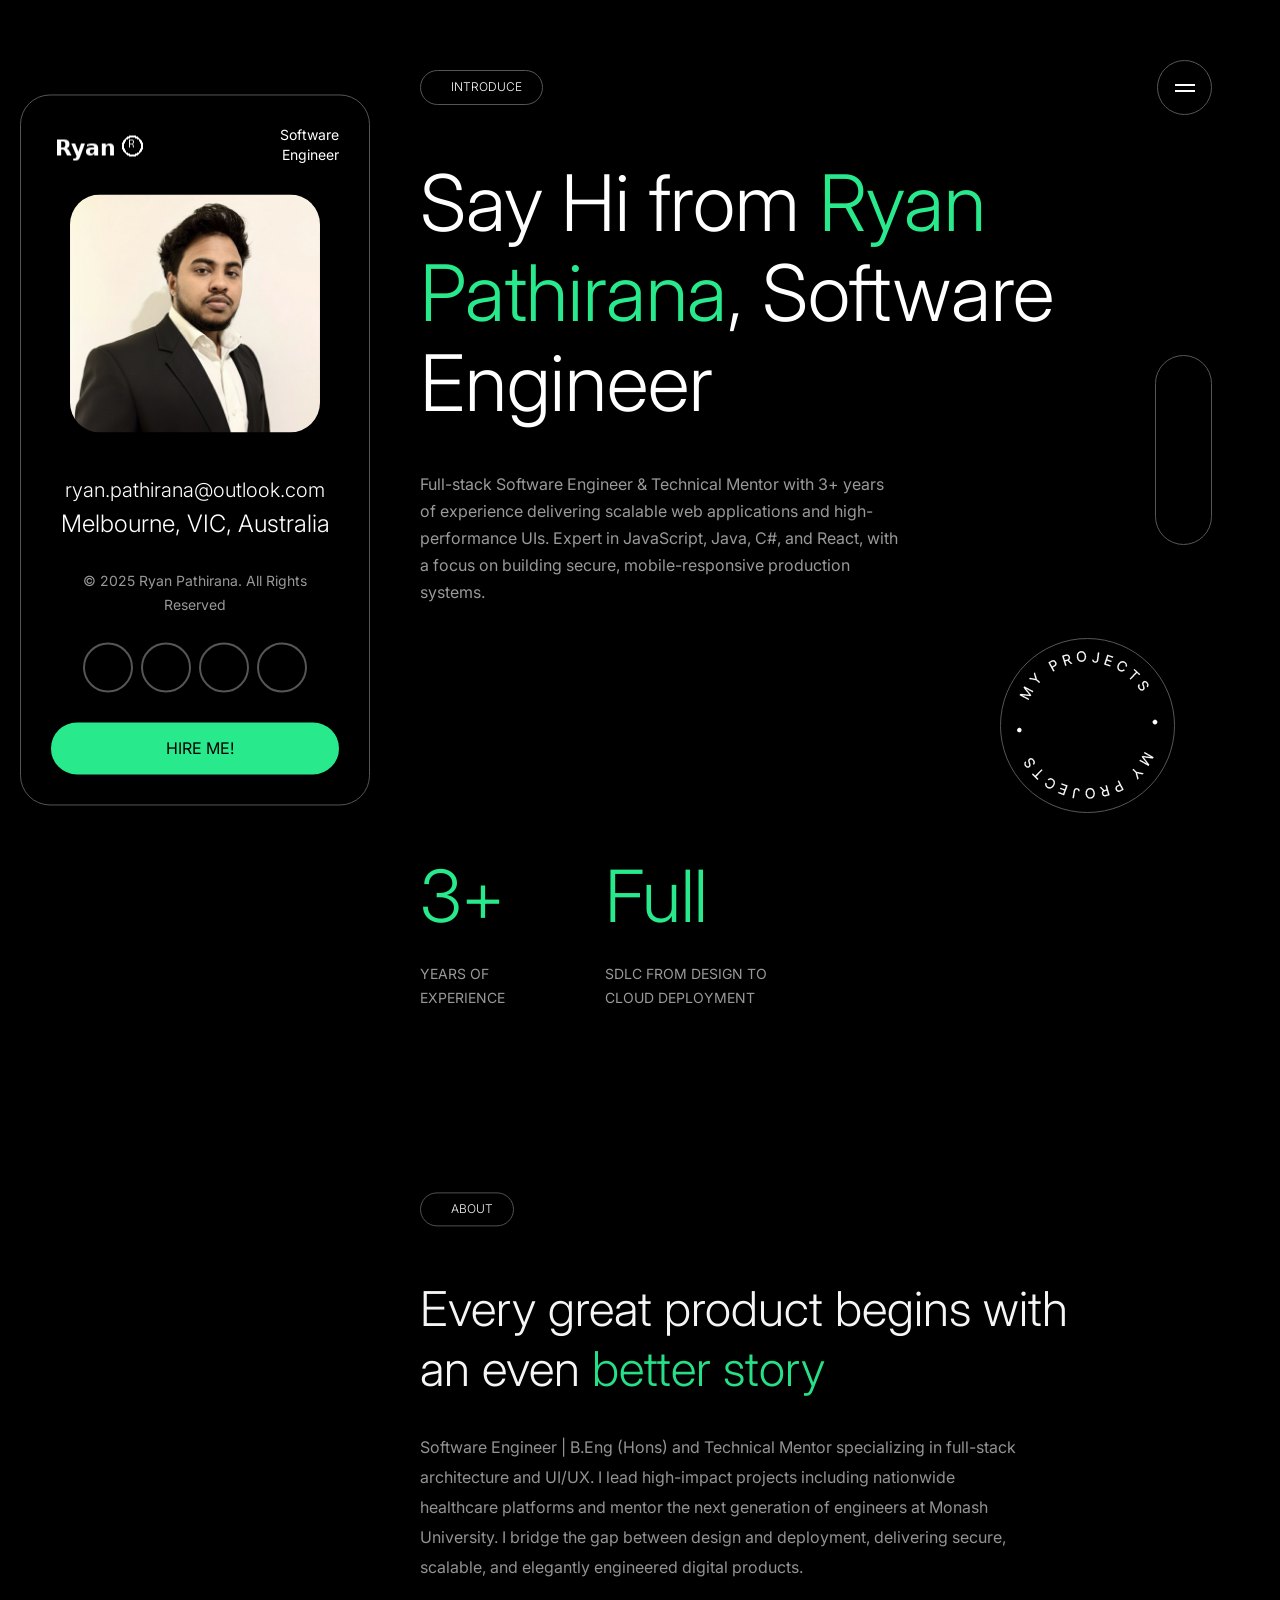
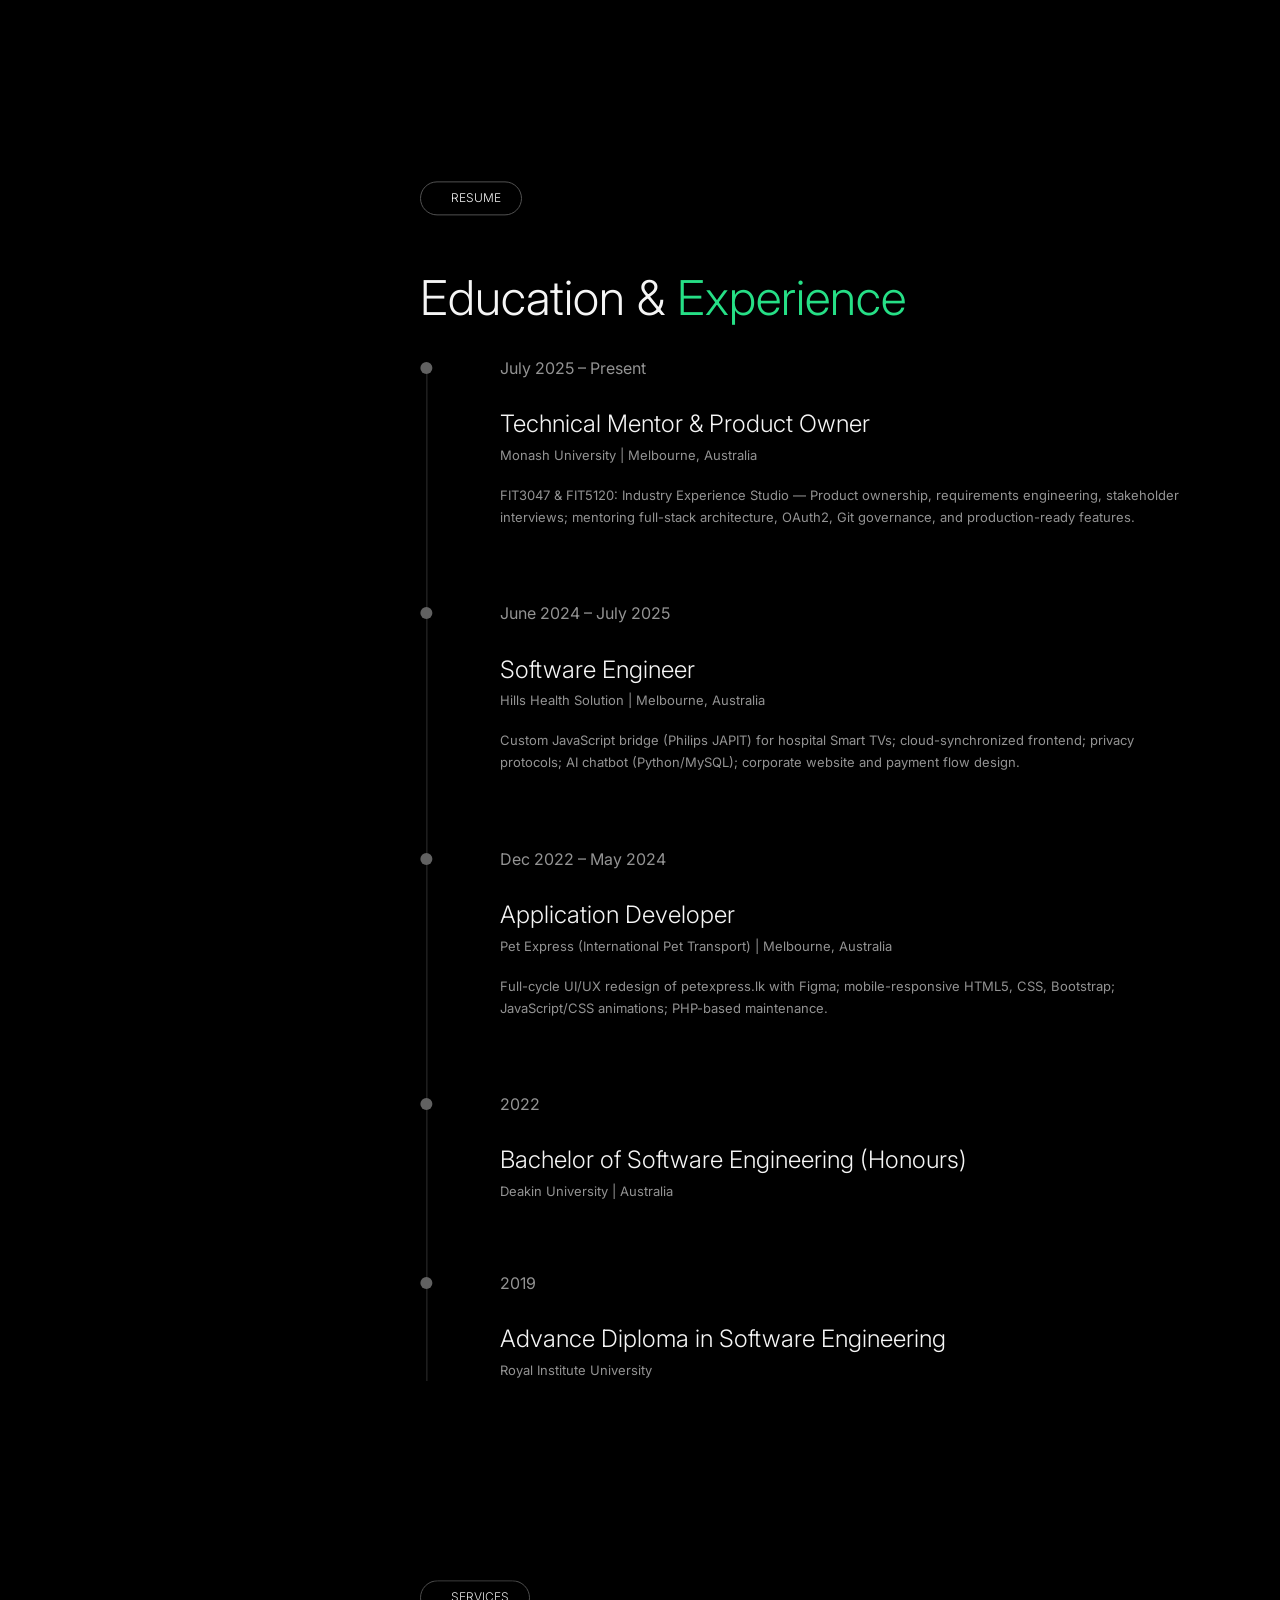
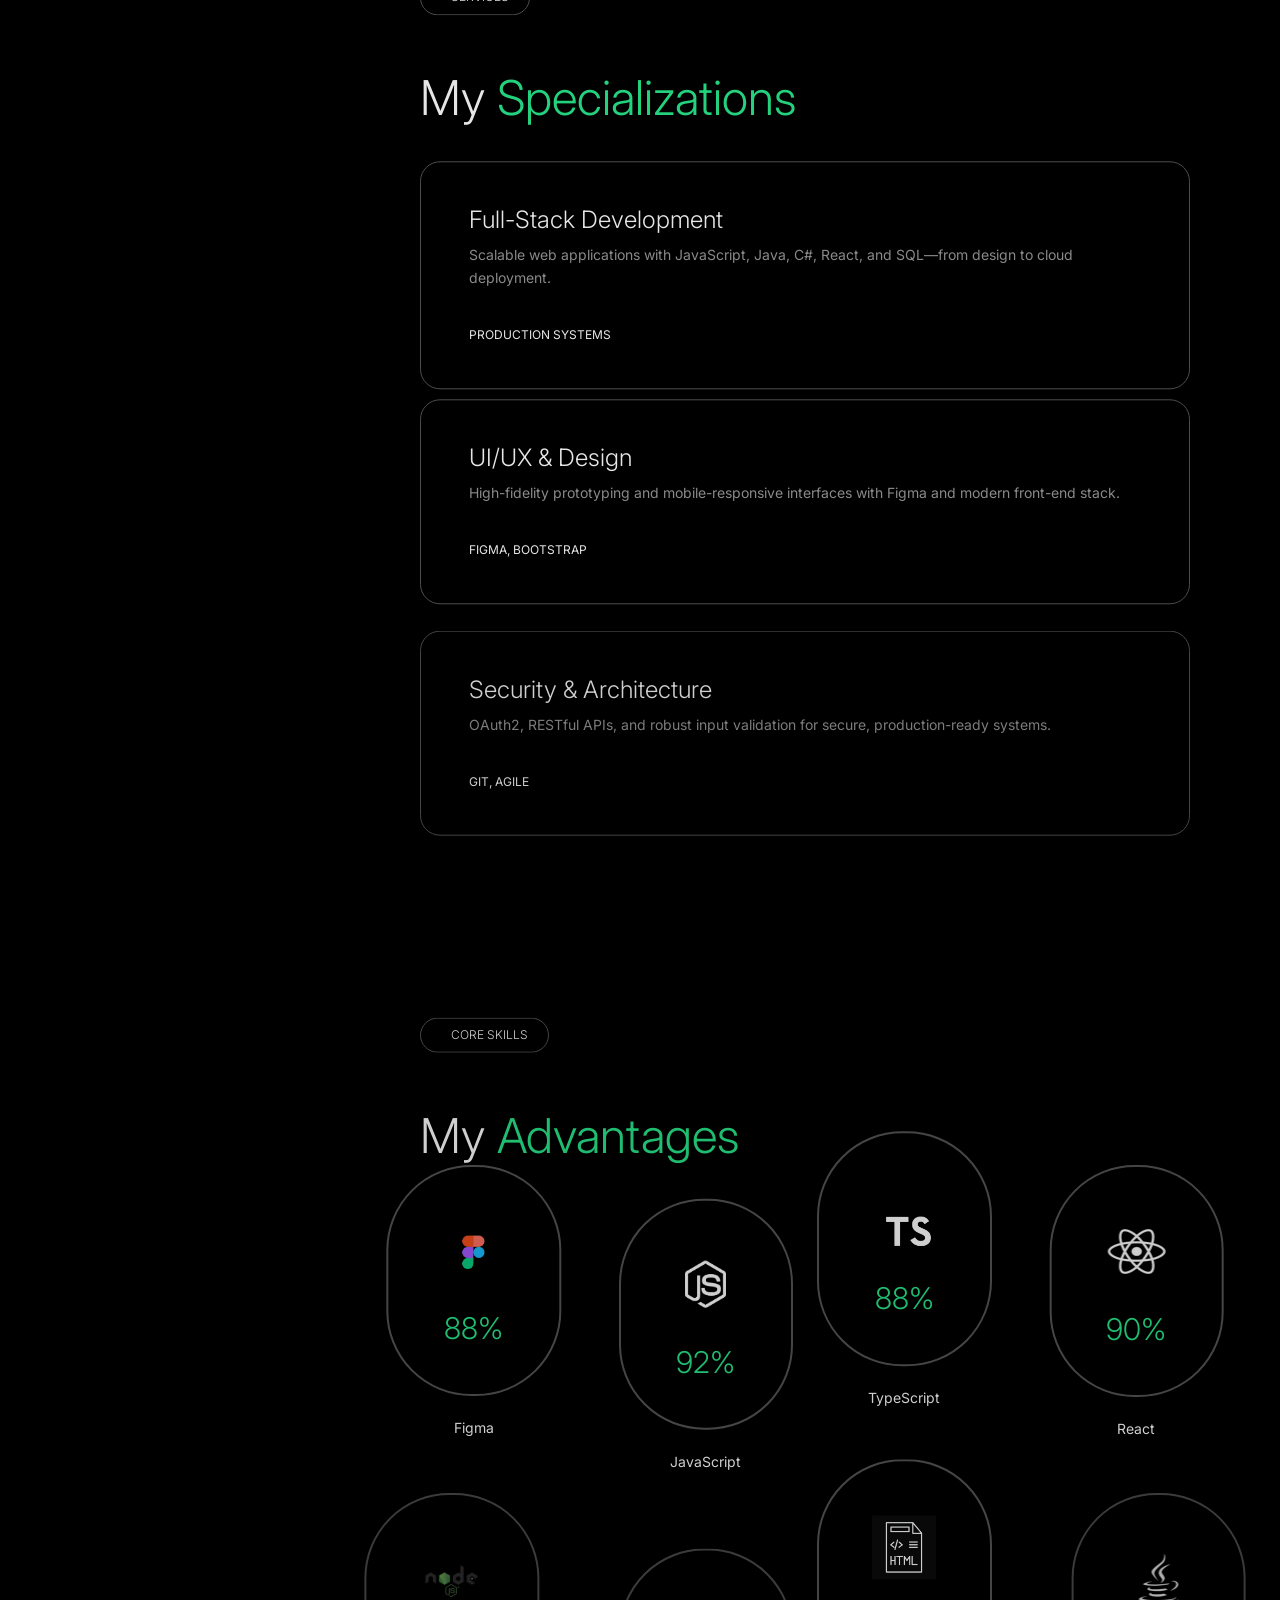
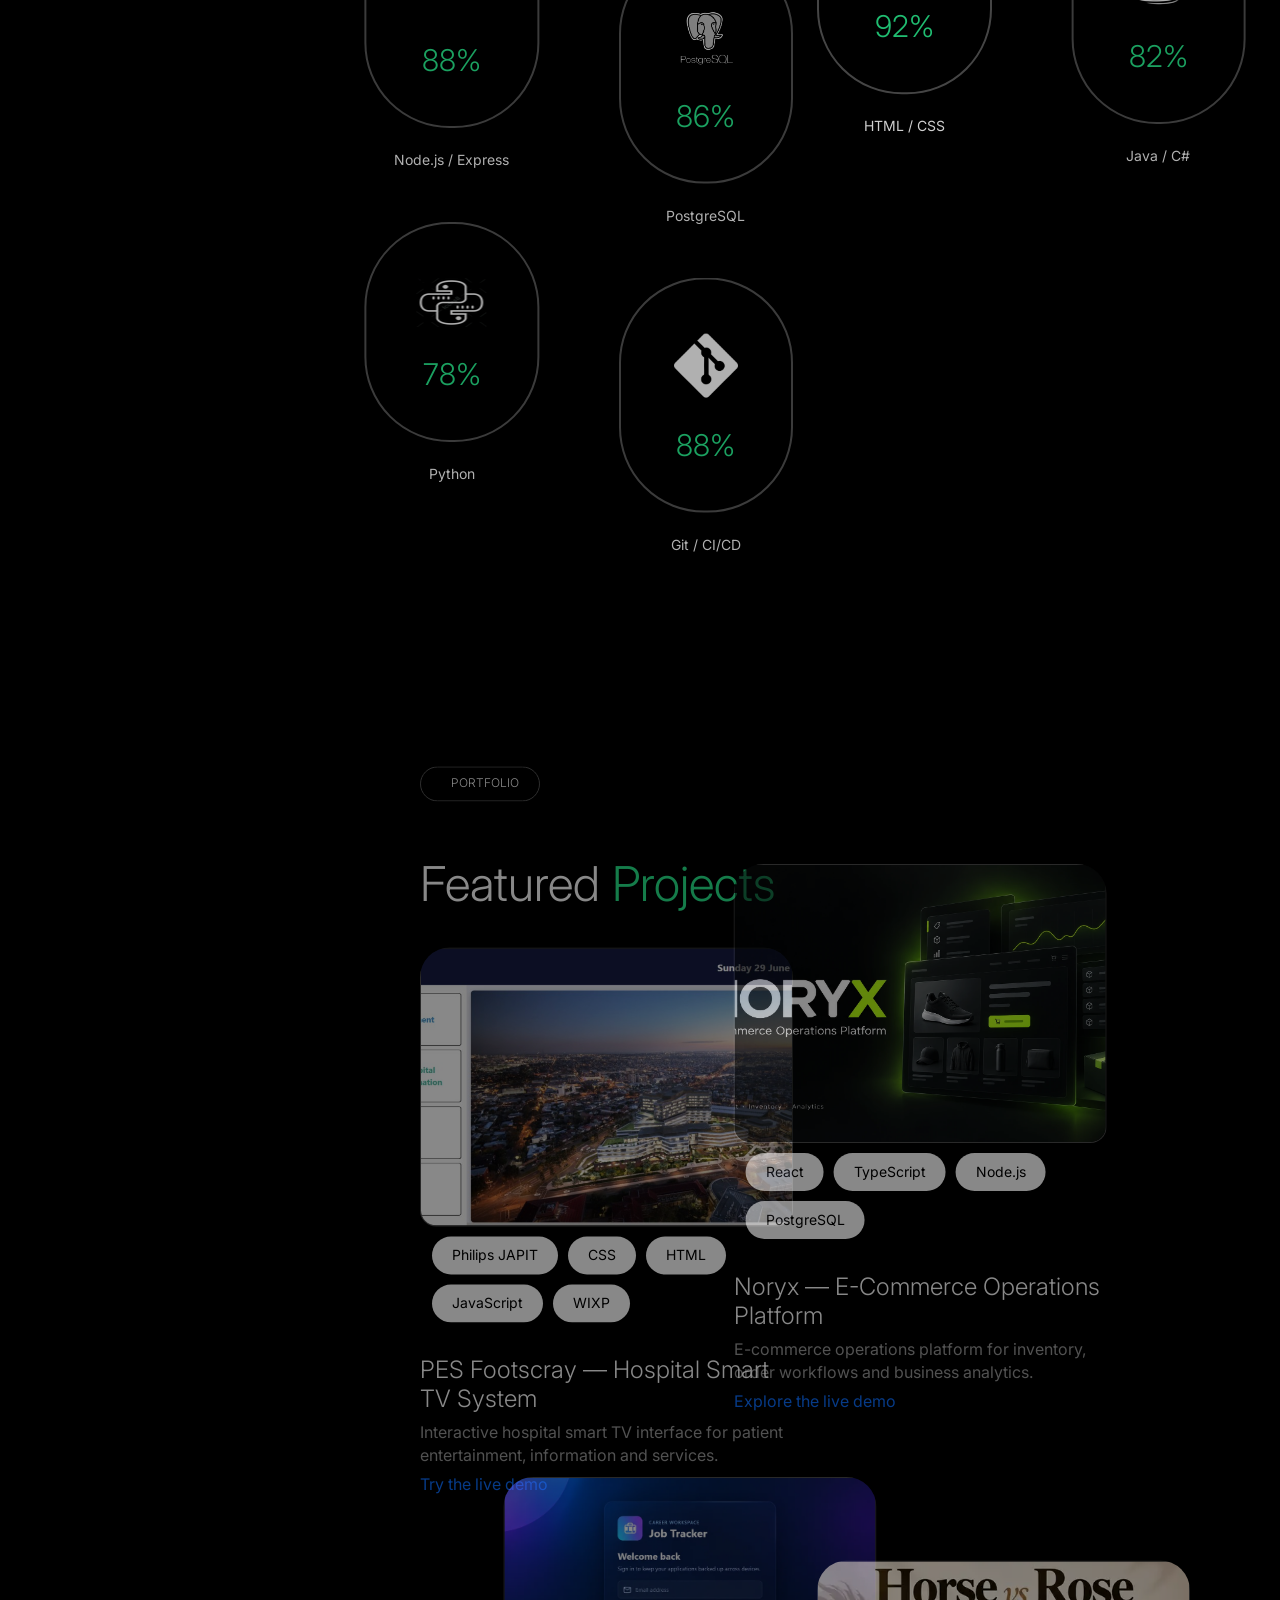
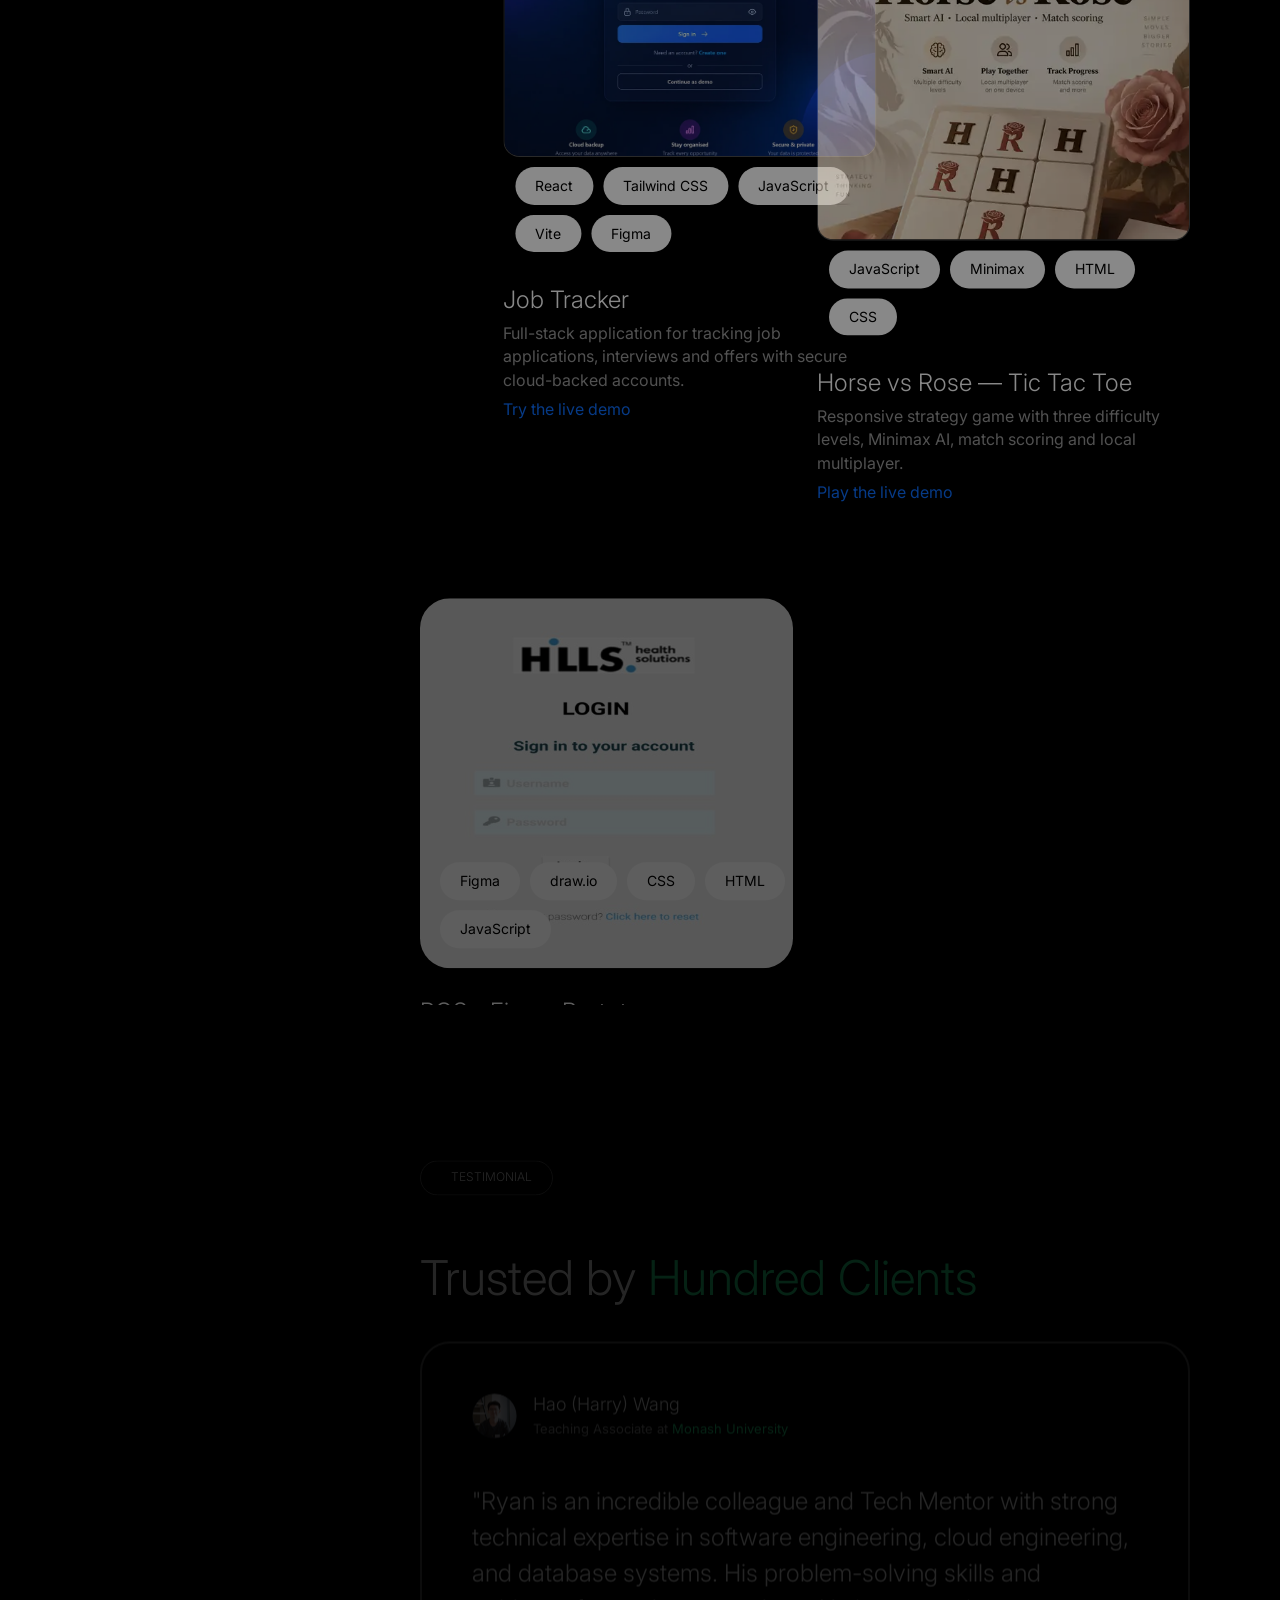
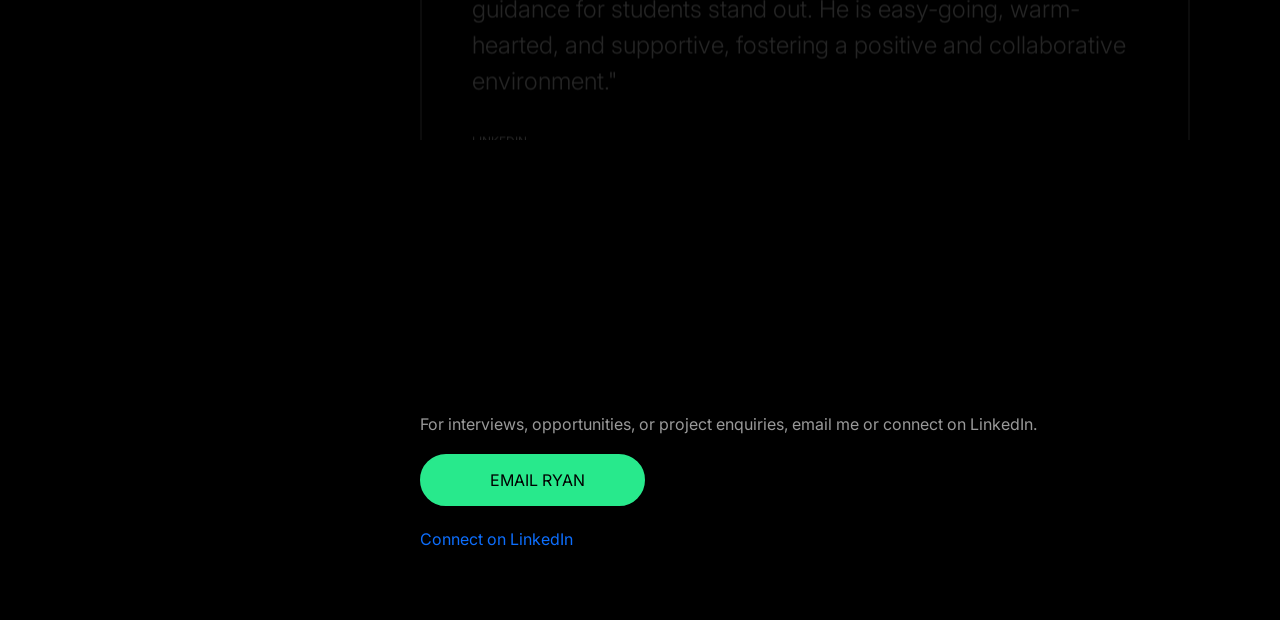
==== mainfiles/portfolio.html @ 81786a75 "Reduce project card gaps" ====
<!DOCTYPE html>
<html lang="en">
<head>
    <meta charset="UTF-8">
    <meta http-equiv="X-UA-Compatible" content="IE=edge">
    <meta name="viewport" content="width=device-width, initial-scale=1.0">
    <title>Ryan Pathirana - Software Engineer</title>

    <link rel="icon" type="image/png" href="./assets/images/logo.png">



    <!-- Font -->
    <link rel="preconnect" href="https://fonts.googleapis.com">
    <link rel="preconnect" href="https://fonts.gstatic.com" crossorigin>
    <link href="https://fonts.googleapis.com/css2?family=Inter:wght@100;200;300;400;500;600;700;800;900&display=swap" rel="stylesheet">

    <!-- Stylesheet -->
    <link rel="stylesheet" href="https://maxst.icons8.com/vue-static/landings/line-awesome/line-awesome/1.3.0/css/line-awesome.min.css">
    <link href="./assets/css/bootstrap.min.css" rel="stylesheet">
    <link rel="stylesheet" href="./assets/css/owl.carousel.min.css">
    <link rel="stylesheet" href="./assets/css/owl.theme.default.min.css">
    <link rel="stylesheet" href="./assets/css/animate.min.css">
    <link rel="stylesheet" href="./assets/css/smooth-scrollbar.css">
    <link rel="stylesheet" href="./assets/css/lightbox.min.css">

    <link rel="stylesheet" href="./assets/css/style.css">
    <link rel="stylesheet" href="./assets/css/responsive.css">

<style>
.portfolio-items .portfolio-item.framed-project .portfolio-item-inner { height: auto; background: transparent; }
.portfolio-items .portfolio-item.framed-project .portfolio-item-inner > a { display: block; aspect-ratio: 4 / 3; }
.portfolio-items .portfolio-item.framed-project .portfolio-item-inner img {
    height: 100%;
    width: auto;
    max-width: 100%;
    margin: 0 auto;
    object-fit: contain;
    border: 1px solid rgba(191, 255, 0, 0.3);
    border-radius: 14px;
    box-shadow: 0 0 18px rgba(191, 255, 0, 0.14);
}
.portfolio-items .portfolio-item.framed-project .portfolio-item-inner > a { padding: 8px; }
.portfolio-items .portfolio-item.pes-project .portfolio-item-inner img {
    border-color: rgba(255, 255, 255, 0.7);
    box-shadow: 0 0 18px rgba(255, 255, 255, 0.12);
}
@media (max-width: 767px) {
    .portfolio-items .portfolio-item.framed-project .portfolio-item-inner > a { aspect-ratio: 1672 / 941; }
}
.portfolio-items .portfolio-item.framed-project .portfolio-item-inner .portfolio-categories { position: static; margin: 0; padding: 16px 20px 20px; }

.portfolio-items .portfolio-item.unified-project {
    display: flex;
    flex-direction: column;
    height: 100%;
}
.portfolio-items .portfolio-item.unified-project .portfolio-item-inner {
    height: auto;
    background: transparent;
}
.portfolio-items .portfolio-item.unified-project .portfolio-item-inner > a {
    display: block;
    width: 100%;
    aspect-ratio: 4 / 3;
    overflow: hidden;
    padding: 0;
    border: 1px solid rgba(255, 255, 255, 0.28);
    border-radius: 16px;
    background: rgba(255, 255, 255, 0.03);
}
.portfolio-items .portfolio-item.unified-project .portfolio-item-inner img {
    width: 100%;
    height: 100%;
    max-width: none;
    margin: 0;
    object-fit: cover;
    object-position: center;
    border: 0;
    border-radius: 0;
    box-shadow: none;
}
.portfolio-items .portfolio-item.unified-project.tictactoe-project .portfolio-item-inner img {
    object-position: center 22%;
}
.portfolio-items .portfolio-item.unified-project .portfolio-categories {
    position: static;
    display: flex;
    flex-wrap: wrap;
    gap: 10px;
    margin: 10px 0 0;
    padding: 0;
}
.portfolio-items .portfolio-item.framed-project.unified-project .portfolio-item-inner .portfolio-categories {
    margin: 0;
    padding: 10px 12px 0;
}
.portfolio-items .portfolio-item.unified-project .portfolio-categories li {
    margin: 0;
}
.portfolio-items .portfolio-item.unified-project h2 {
    margin: 4px 0 6px;
}
.portfolio-items .portfolio-item.unified-project .project-description {
    min-height: 0;
    margin: 0 0 4px;
    color: #999;
    line-height: 1.45;
}
.portfolio-items .portfolio-item.unified-project .project-demo {
    margin: 0;
    padding-top: 0;
}
@media (max-width: 767px) {
    .portfolio-items .portfolio-item.unified-project .portfolio-item-inner > a {
        aspect-ratio: 4 / 3;
    }
    .portfolio-items .portfolio-item.unified-project .project-description {
        min-height: 0;
    }
}

</style>
</head>
<body class="home1-page">

    <!-- Background video (theme from URL ?theme=) -->
    <div class="bg-video-container">
        <video id="bg-video" class="body-overlay" muted loop autoplay playsinline>
            <source id="bg-video-source" src="" type="video/mp4">
        </video>
        <div class="bg-video-overlay"></div>
    </div>

    <!-- Preloader -->
    <div class="page-loader">
        <div class="bounceball"></div>
    </div>

    <span class="icon-menu">
        <span class="bar"></span>
        <span class="bar"></span>
    </span>

    <!-- Side Menu Bar -->
    <div class="responsive-sidebar-menu">
        <div class="overlay"></div>
        <div class="sidebar-menu-inner">
            <div class="menu-wrap">
                <p>Menu</p>
                <ul class="menu scroll-nav-responsive d-flex">
                    <li>
                        <a class="scroll-to" href="#home">
                            <i class="las la-home"></i> <span>Home</span>
                        </a>
                    </li>
                    <li>
                        <a class="scroll-to" href="#about">
                            <i class="lar la-user"></i> <span>About</span>
                        </a>
                    </li>
                    <li>
                        <a class="scroll-to" href="#resume">
                            <i class="las la-briefcase"></i> <span>Resume</span>
                        </a>
                    </li>
                    <li>
                        <a class="scroll-to" href="#services">
                            <i class="las la-stream"></i> <span>Services</span>
                        </a>
                    </li>
                    <li>
                        <a class="scroll-to" href="#skills">
                            <i class="las la-shapes"></i> <span>Skills</span>
                        </a>
                    </li>
                    <li>
                        <a class="scroll-to" href="#portfolio">
                            <i class="las la-grip-vertical"></i> <span>Portfolios</span>
                        </a>
                    </li>
                    <li>
                        <a class="scroll-to" href="#testimonial">
                            <i class="lar la-comment"></i> <span>Testimonial</span>
                        </a>
                    </li>
                    <li>
                        <a class="scroll-to" href="#contact">
                            <i class="las la-envelope"></i> <span>Contact</span>
                        </a>
                    </li>
                </ul>
            </div>


            <div class="sidebar-social">
                <p>Social</p>
                <ul class="social-links d-flex align-items-center">
                    <li>
                        <a href="https://www.linkedin.com/in/ryan-pathirana" target="_blank" rel="noopener"><i class="lab la-linkedin-in"></i></a>
                    </li>
                    <li>
                        <a href="https://github.com/rpath97" target="_blank" rel="noopener"><i class="lab la-github"></i></a>
                    </li>
                    <li>
                        <a href="https://www.behance.net/pathiranagepathirana" target="_blank" rel="noopener"><i class="lab la-behance"></i></a>
                    </li>
                </ul>
            </div>
        </div>
    </div>

    <ul class="menu scroll-nav d-flex">
        <li>
            <a class="scroll-to" href="#home">
                <span>Home</span> <i class="las la-home"></i>
            </a>
        </li>
        <li>
            <a class="scroll-to" href="#about">
                <span>About</span> <i class="lar la-user"></i>
            </a>
        </li>
        <li>
            <a class="scroll-to" href="#resume">
                <span>Resume</span> <i class="las la-briefcase"></i>
            </a>
        </li>
        <li>
            <a class="scroll-to" href="#services">
                <span>Services</span> <i class="las la-stream"></i>
            </a>
        </li>
        <li>
            <a class="scroll-to" href="#skills">
                <span>Skills</span> <i class="las la-shapes"></i>
            </a>
        </li>
        <li>
            <a class="scroll-to" href="#portfolio">
                <span>Portfolios</span> <i class="las la-grip-vertical"></i>
            </a>
        </li>
        <li>
            <a class="scroll-to" href="#testimonial">
                <span>Testimonial</span> <i class="lar la-comment"></i>
            </a>
        </li>
        <li>
            <a class="scroll-to" href="#contact">
                <span>Contact</span> <i class="las la-envelope"></i>
            </a>
        </li>
    </ul>

    <div class="left-sidebar">
        <div class="sidebar-header d-flex align-items-center justify-content-between">
             <img src="./assets/images/logo.png" alt="Ryan"> 
            <span class="designation">Software Engineer</span>
        </div>
        <img class="me" src="./assets/images/me.png" alt="Ryan Pathirana">
        <h2 class="email">ryan.pathirana@outlook.com</h2>
        <h2 class="address">Melbourne, VIC, Australia</h2>
        <p class="copyright">&copy; 2025 Ryan Pathirana. All Rights Reserved</p>
        <ul class="social-profile d-flex align-items-center flex-wrap justify-content-center">
            <li>
                <a href="https://www.linkedin.com/in/ryan-pathirana" target="_blank" rel="noopener" aria-label="LinkedIn"><i class="lab la-linkedin-in"></i></a>
            </li>
            <li>
                <a href="https://github.com/rpath97" target="_blank" rel="noopener" aria-label="GitHub"><i class="lab la-github"></i></a>
            </li>
            <li>
                <a href="https://www.behance.net/pathiranagepathirana" target="_blank" rel="noopener" aria-label="Behance"><i class="lab la-behance"></i></a>
            </li>
            <li>
                <a href="mailto:ryan.pathirana@outlook.com" aria-label="Email"><i class="las la-envelope"></i></a>
            </li>
        </ul>
        <a href="#contact" class="theme-btn">
            <i class="las la-envelope"></i> Hire Me!
        </a>
    </div>
    <!-- Main Section -->
    <main class="drake-main">
        <div id="smooth-wrapper">
            <div id="smooth-content">

                <div class="left-sidebar">
                    <div class="sidebar-header d-flex align-items-center justify-content-between">
                        <!-- <img src="./assets/images/logo.png" alt="Ryan"> -->
                        <span class="designation">Software Engineer</span>
                    </div>
                    <img class="me" src="./assets/images/me.png" alt="Ryan Pathirana">
                    <h2 class="email">ryan.pathirana@outlook.com</h2>
                    <h2 class="address">Melbourne, VIC, Australia</h2>
                    <p class="copyright">&copy; 2025 Ryan Pathirana. All Rights Reserved</p>
                    <ul class="social-profile d-flex align-items-center flex-wrap justify-content-center">
                        <li>
                            <a href="https://www.linkedin.com/in/ryan-pathirana" target="_blank" rel="noopener" aria-label="LinkedIn"><i class="lab la-linkedin-in"></i></a>
                        </li>
                        <li>
                            <a href="https://github.com/rpath97" target="_blank" rel="noopener" aria-label="GitHub"><i class="lab la-github"></i></a>
                        </li>
                        <li>
                            <a href="https://www.behance.net/pathiranagepathirana" target="_blank" rel="noopener" aria-label="Behance"><i class="lab la-behance"></i></a>
                        </li>
                        <li>
                            <a href="mailto:ryan.pathirana@outlook.com" aria-label="Email"><i class="las la-envelope"></i></a>
                        </li>
                    </ul>
                    <a href="#contact" class="theme-btn">
                        <i class="las la-envelope"></i> Hire Me!
                    </a>
                </div>

                <!-- Hero Section -->
                <section class="hero-section page-section scroll-to-page" id="home">

                    <div class="custom-container">
                        <div class="hero-content content-width">
                            <div class="section-header">
                                <h4 class="subtitle scroll-animation" data-animation="fade_from_bottom">
                                    <i class="las la-home"></i> Introduce
                                </h4>
                                <h1 class="scroll-animation" data-animation="fade_from_bottom">Say Hi from <span>Ryan Pathirana</span>, Software Engineer</h1>
                            </div>
                            <p class="scroll-animation" data-animation="fade_from_bottom">Full-stack Software Engineer & Technical Mentor with 3+ years of experience delivering scalable web applications and high-performance UIs. Expert in JavaScript, Java, C#, and React, with a focus on building secure, mobile-responsive production systems.</p>
                            <a href="#portfolio" 
                                class="go-to-project-btn scroll-to scroll-animation" 
                                data-animation="rotate_up">
                                <img src="./assets/images/round-text.png" alt="Rounded Text">
                                <i class="las la-arrow-down"></i>
                            </a>
        
                            <div class="facts d-flex">
                                <div class="left scroll-animation" data-animation="fade_from_left">
                                    <h1>3+</h1>
                                    <p>Years of <br>Experience</p>
                                </div>
                                <div class="right scroll-animation" data-animation="fade_from_right">
                                    <h1>Full</h1>
                                    <p>SDLC from design to <br>cloud deployment</p>
                                </div>
                            </div>
                        </div>
                    </div>
                </section>
        
                <!-- About Section -->
                <section class="about-area page-section scroll-to-page" id="about">
                    <div class="custom-container">
                        <div class="about-content content-width">
                            <div class="section-header">
                                <h4 class="subtitle scroll-animation" data-animation="fade_from_bottom">
                                    <i class="lar la-user"></i> About
                                </h4>
                                <h1 class="scroll-animation" data-animation="fade_from_bottom">Every great product begins with<br>
                                    an even <span>better story</span></h1>
                            </div>
                            <p class="scroll-animation" data-animation="fade_from_bottom">Software Engineer | B.Eng (Hons) and Technical Mentor 
                                specializing in full-stack architecture and UI/UX. 
                                I lead high-impact projects including nationwide
                                 healthcare platforms and mentor the next generation
                                  of engineers at Monash University.
                                 I bridge the gap between design and deployment, 
                                 delivering secure, scalable, and elegantly 
                                 engineered digital products.</p>
                        </div>
                    </div>
                </section>
        
                <!-- Resume Section -->
                <section class="resume-area page-section scroll-to-page" id="resume">
                    <div class="custom-container">
                        <div class="resume-content content-width">
                            <div class="section-header">
                                <h4 class="subtitle scroll-animation" data-animation="fade_from_bottom">
                                    <i class="las la-briefcase"></i> Resume
                                </h4>
                                <h1 class="scroll-animation" data-animation="fade_from_bottom">Education & <span>Experience</span></h1>
                            </div>
        
                            <div class="resume-timeline">
                                <div class="item scroll-animation" data-animation="fade_from_right">
                                    <span class="date">July 2025 – Present</span>
                                    <h2>Technical Mentor & Product Owner</h2>
                                    <p>Monash University | Melbourne, Australia</p>
                                    <p class="mb-1">FIT3047 & FIT5120: Industry Experience Studio — Product ownership, requirements engineering, stakeholder interviews; mentoring full-stack architecture, OAuth2, Git governance, and production-ready features.</p>
                                </div>
                                <div class="item scroll-animation" data-animation="fade_from_right">
                                    <span class="date">June 2024 – July 2025</span>
                                    <h2>Software Engineer</h2>
                                    <p>Hills Health Solution | Melbourne, Australia</p>
                                    <p class="mb-1">Custom JavaScript bridge (Philips JAPIT) for hospital Smart TVs; cloud-synchronized frontend; privacy protocols; AI chatbot (Python/MySQL); corporate website and payment flow design.</p>
                                </div>
                                <div class="item scroll-animation" data-animation="fade_from_right">
                                    <span class="date">Dec 2022 – May 2024</span>
                                    <h2>Application Developer</h2>
                                    <p>Pet Express (International Pet Transport) | Melbourne, Australia</p>
                                    <p class="mb-1">Full-cycle UI/UX redesign of petexpress.lk with Figma; mobile-responsive HTML5, CSS, Bootstrap; JavaScript/CSS animations; PHP-based maintenance.</p>
                                </div>
                                <div class="item scroll-animation" data-animation="fade_from_right">
                                    <span class="date">2022</span>
                                    <h2>Bachelor of Software Engineering (Honours)</h2>
                                    <p>Deakin University | Australia</p>
                                </div>
                                <div class="item scroll-animation" data-animation="fade_from_right">
                                    <span class="date">2019</span>
                                    <h2>Advance Diploma in Software Engineering</h2>
                                    <p>Royal Institute University</p>
                                </div>
                            </div>
        
                        </div>
                    </div>
                </section>
        
                <!-- Services Section -->
                <section class="services-area page-section scroll-to-page" id="services">
                    <div class="custom-container">
                        <div class="services-content content-width">
                            <div class="section-header">
                                <h4 class="subtitle scroll-animation" data-animation="fade_from_bottom">
                                    <i class="las la-stream"></i> Services
                                </h4>
                                <h1 class="scroll-animation" data-animation="fade_from_bottom">My <span>Specializations</span></h1>
                            </div>
        
                            <div class="services-items">
                                <div class="service-item scroll-animation" data-animation="fade_from_bottom">
                                    <i class="las la-code"></i>
                                    <h2>Full-Stack Development</h2>
                                    <p>Scalable web applications with JavaScript, Java, C#, React, and SQL—from design to cloud deployment.</p>
                                    <span class="projects">Production systems</span>
                                </div>
                                <div class="service-item scroll-animation" data-animation="fade_from_bottom">
                                    <i class="las la-bezier-curve"></i>
                                    <h2>UI/UX & Design</h2>
                                    <p>High-fidelity prototyping and mobile-responsive interfaces with Figma and modern front-end stack.</p>
                                    <span class="projects">Figma, Bootstrap</span>
                                </div>
                                <div class="service-item scroll-animation" data-animation="fade_from_bottom">
                                    <i class="las la-shield-alt"></i>
                                    <h2>Security & Architecture</h2>
                                    <p>OAuth2, RESTful APIs, and robust input validation for secure, production-ready systems.</p>
                                    <span class="projects">Git, Agile</span>
                                </div>
                            </div>
        
                        </div>
                    </div>
                </section>
        
                <!-- Skills Section -->
                <section class="skills-area page-section scroll-to-page" id="skills">
                    <div class="custom-container">
                        <div class="skills-content content-width">
                            <div class="section-header">
                                <h4 class="subtitle scroll-animation" data-animation="fade_from_bottom">
                                    <i class="las la-shapes"></i> core skills
                                </h4>
                                <h1 class="scroll-animation" data-animation="fade_from_bottom">My <span>Advantages</span></h1>
                            </div>

                            <div class="row skills text-center">
                                <div class="col-md-3 scroll-animation" data-animation="fade_from_left">
                                    <div class="skill"><div class="skill-inner"><img class="figma-logo" src="./assets/images/figma-skill.png" alt="Figma"><h1 class="percent">88%</h1></div><p class="name">Figma</p></div>
                                </div>
                                <div class="col-md-3 scroll-animation" data-animation="fade_from_bottom">
                                    <div class="skill"><div class="skill-inner"><img class="js-logo" src="./assets/images/javascript-logo-transparent.png" alt="JavaScript" width="64" height="64" style="object-fit: contain; filter: brightness(0) invert(1);"><h1 class="percent">92%</h1></div><p class="name">JavaScript</p></div>
                                </div>
                                <div class="col-md-3 scroll-animation" data-animation="fade_from_top">
                                    <div class="skill"><div class="skill-inner"><img src="./assets/images/typescript-logo-transparent.png" alt="TypeScript" width="64" height="64" style="object-fit: contain;"><h1 class="percent">88%</h1></div><p class="name">TypeScript</p></div>
                                </div>
                                <div class="col-md-3 scroll-animation" data-animation="fade_from_right">
                                    <div class="skill"><div class="skill-inner"><img src="./assets/images/react-skill.png" alt="React"><h1 class="percent">90%</h1></div><p class="name">React</p></div>
                                </div>
                                <div class="col-md-3 scroll-animation" data-animation="fade_from_left">
                                    <div class="skill"><div class="skill-inner"><img src="./assets/images/nodejs-logo-transparent.png" alt="Node.js" width="120" height="64" style="object-fit: contain;"><h1 class="percent">88%</h1></div><p class="name">Node.js / Express</p></div>
                                </div>
                                <div class="col-md-3 scroll-animation" data-animation="fade_from_bottom">
                                    <div class="skill"><div class="skill-inner"><img src="./assets/images/postgresql-logo-monochrome.png" alt="PostgreSQL" width="80" height="64" style="object-fit: contain; filter: grayscale(1) invert(1);"><h1 class="percent">86%</h1></div><p class="name">PostgreSQL</p></div>
                                </div>
                                <div class="col-md-3 scroll-animation" data-animation="fade_from_top">
                                    <div class="skill"><div class="skill-inner"><img src="./assets/images/html-logo.png" alt="HTML" width="64" height="64" style="object-fit: contain;"><h1 class="percent">92%</h1></div><p class="name">HTML / CSS</p></div>
                                </div>
                                <div class="col-md-3 scroll-animation" data-animation="fade_from_right">
                                    <div class="skill"><div class="skill-inner"><img src="./assets/images/javacsharp.png" alt="Java and C sharp"><h1 class="percent">82%</h1></div><p class="name">Java / C#</p></div>
                                </div>
                                <div class="col-md-3 scroll-animation" data-animation="fade_from_left">
                                    <div class="skill"><div class="skill-inner"><img src="./assets/images/python.png" alt="Python"><h1 class="percent">78%</h1></div><p class="name">Python</p></div>
                                </div>
                                <div class="col-md-3 scroll-animation" data-animation="fade_from_bottom">
                                    <div class="skill"><div class="skill-inner"><img src="./assets/images/git-logo-transparent.png" alt="Git" width="64" height="64" style="object-fit: contain; filter: brightness(0) invert(1);"><h1 class="percent">88%</h1></div><p class="name">Git / CI/CD</p></div>
                                </div>
                            </div>
                        </div>
                    </div>
                </section>

                <!-- Portfolio Section -->
                <section class="portfolio-area page-section scroll-to-page" id="portfolio">
                    <div class="custom-container">
                        <div class="portfolio-content content-width">
                            <div class="section-header">
                                <h4 class="subtitle scroll-animation" data-animation="fade_from_bottom">
                                    <i class="las la-grip-vertical"></i> portfolio
                                </h4>
                                <h1 class="scroll-animation" data-animation="fade_from_bottom">Featured <span>Projects</span></h1>
                            </div>
        
                            <div class="row portfolio-items">
                                <div class="col-md-6 scroll-animation" data-animation="fade_from_bottom">
                                    <div class="portfolio-item portfolio-half framed-project pes-project unified-project">
                                        <div class="portfolio-item-inner">
                                            <a href="https://github.com/rpath97/PesFootscray2" target="_blank" rel="noopener">
                                                <img src="./assets/images/pes-footscray.png" alt="PesFootscray2 - Western Health Display">
                                            </a>
                                            <ul class="portfolio-categories">
                                                <li>
                                                    <a href="https://github.com/rpath97/PesFootscray2" target="_blank" rel="noopener">Philips JAPIT</a>
                                                </li>
                                                <li>
                                                    <a href="https://github.com/rpath97/PesFootscray2" target="_blank" rel="noopener">CSS</a>
                                                </li>
                                                <li>
                                                    <a href="https://github.com/rpath97/PesFootscray2" target="_blank" rel="noopener">HTML</a>
                                                </li>
                                                <li>
                                                    <a href="https://github.com/rpath97/PesFootscray2" target="_blank" rel="noopener">JavaScript</a>
                                                </li>
                                                <li>
                                                    <a href="https://github.com/rpath97/PesFootscray2" target="_blank" rel="noopener">WIXP</a>
                                                </li>
                                            </ul>
                                        </div>
                                        <h2><a href="https://github.com/rpath97/PesFootscray2" target="_blank" rel="noopener">PES Footscray — Hospital Smart TV System</a></h2>
                                        <p class="project-description">Interactive hospital smart TV interface for patient entertainment, information and services.</p>
                                        <p class="project-demo"><a href="https://pesfootscray-portfolio.onrender.com" target="_blank" rel="noopener">Try the live demo <i class="las la-external-link-alt"></i></a></p>
                                    </div>
                                </div>
        
                                <div class="col-md-6 scroll-animation" data-animation="fade_from_left">
                                    <div class="portfolio-item portfolio-half noryx-project framed-project unified-project">
                                        <div class="portfolio-item-inner">
                                            <a href="https://github.com/rpath97/commerce-operations-platform" target="_blank" rel="noopener">
                                                <img src="./assets/images/noryx-cover.webp" alt="Noryx e-commerce operations platform cover" width="1672" height="941" loading="lazy">
                                            </a>
                                            <ul class="portfolio-categories">
                                                <li><a href="https://github.com/rpath97/commerce-operations-platform" target="_blank" rel="noopener">React</a></li>
                                                <li><a href="https://github.com/rpath97/commerce-operations-platform" target="_blank" rel="noopener">TypeScript</a></li>
                                                <li><a href="https://github.com/rpath97/commerce-operations-platform" target="_blank" rel="noopener">Node.js</a></li>
                                                <li><a href="https://github.com/rpath97/commerce-operations-platform" target="_blank" rel="noopener">PostgreSQL</a></li>
                                            </ul>
                                        </div>
                                        <h2><a href="https://github.com/rpath97/commerce-operations-platform" target="_blank" rel="noopener">Noryx — E-Commerce Operations Platform</a></h2>
                                        <p class="project-description">E-commerce operations platform for inventory, order workflows and business analytics.</p>
                                        <p class="project-demo"><a href="https://commerce-operations-platform.onrender.com" target="_blank" rel="noopener">Explore the live demo <i class="las la-external-link-alt"></i></a></p>
                                    </div>
                                </div>

                                <div class="col-md-6 scroll-animation" data-animation="fade_from_right">
                                    <div class="portfolio-item portfolio-half framed-project unified-project">
                                        <div class="portfolio-item-inner">
                                            <a href="https://github.com/rpath97/job-tracker" target="_blank" rel="noopener">
                                                <img src="./assets/images/job-tracker-blue.webp" alt="Job Tracker">
                                            </a>
                                            <ul class="portfolio-categories">
                                                <li>
                                                    <a href="https://github.com/rpath97/job-tracker" target="_blank" rel="noopener">React</a>
                                                </li>
                                                <li>
                                                    <a href="https://github.com/rpath97/job-tracker" target="_blank" rel="noopener">Tailwind CSS</a>
                                                </li>
                                                <li>
                                                    <a href="https://github.com/rpath97/job-tracker" target="_blank" rel="noopener">JavaScript</a>
                                                </li>
                                                <li>
                                                    <a href="https://github.com/rpath97/job-tracker" target="_blank" rel="noopener">Vite</a>
                                                </li>
                                                <li>
                                                    <a href="https://github.com/rpath97/job-tracker" target="_blank" rel="noopener">Figma</a>
                                                </li>
                                            </ul>
                                        </div>
                                        <h2><a href="https://github.com/rpath97/job-tracker" target="_blank" rel="noopener">Job Tracker</a></h2>
                                        <p class="project-description">Full-stack application for tracking job applications, interviews and offers with secure cloud-backed accounts.</p>
                                        <p class="project-demo"><a href="https://job-tracker-chi-six.vercel.app/" target="_blank" rel="noopener">Try the live demo <i class="las la-external-link-alt"></i></a></p>
                                    </div>
                                </div>
        
                                                            <!-- Hinterland & Lewis template cards commented out
                                <div class="col-md-12 scroll-animation" data-animation="fade_from_bottom">
                                    <div class="portfolio-item portfolio-half">
                                        <div class="portfolio-item-inner">
                                            <a href="./assets/images/portfolio4.jpg" data-lightbox="example-1">
                                                <img src="./assets/images/portfolio4.jpg" alt="portfolio">
                                            </a>
        
                                            <ul class="portfolio-categories">
                                                <li>
                                                    <a href="">Figma</a>
                                                </li>
                                                <li>
                                                    <a href="">React</a>
                                                </li>
                                            </ul>
                                        </div>
                                        <h2><a href="">Hinterland - Real Estate Site Redesign</a></h2>
                                    </div>
                                </div>
        
                                <div class="col-md-12 scroll-animation" data-animation="fade_from_bottom">
                                    <div class="portfolio-item portfolio-half">
                                        <div class="portfolio-item-inner">
                                            <a href="./assets/images/portfolio5.jpg" data-lightbox="example-1">
                                                <img src="./assets/images/portfolio5.jpg" alt="portfolio">
                                            </a>
        
                                            <ul class="portfolio-categories">
                                                <li>
                                                    <a href="">Framer</a>
                                                </li>
                                            </ul>
                                        </div>
                                        <h2><a href="">Lewis Portfolio Framer Template</a></h2>
                                    </div>
                                </div>
                                -->

                                <div class="col-md-6 scroll-animation" data-animation="fade_from_bottom">
                                    <div class="portfolio-item portfolio-half framed-project unified-project tictactoe-project">
                                        <div class="portfolio-item-inner">
                                            <a href="https://github.com/rpath97/TicTacToe-js" target="_blank" rel="noopener">
                                                <img src="./assets/images/tic-tac-toe-cover.jpg" alt="Horse vs Rose Tic Tac Toe">
                                            </a>
                                            <ul class="portfolio-categories">
                                                <li>
                                                    <a href="https://github.com/rpath97/TicTacToe-js" target="_blank" rel="noopener">JavaScript</a>
                                                </li>
                                                <li>
                                                    <a href="https://github.com/rpath97/TicTacToe-js" target="_blank" rel="noopener">Minimax</a>
                                                </li>
                                                <li>
                                                    <a href="https://github.com/rpath97/TicTacToe-js" target="_blank" rel="noopener">HTML</a>
                                                </li>
                                                <li>
                                                    <a href="https://github.com/rpath97/TicTacToe-js" target="_blank" rel="noopener">CSS</a>
                                                </li>
                                            </ul>
                                        </div>
                                        <h2><a href="https://github.com/rpath97/TicTacToe-js" target="_blank" rel="noopener">Horse vs Rose — Tic Tac Toe</a></h2>
                                        <p class="project-description">Responsive strategy game with three difficulty levels, Minimax AI, match scoring and local multiplayer.</p>
                                        <p class="project-demo"><a href="https://rpath97.github.io/TicTacToe-js/" target="_blank" rel="noopener">Play the live demo <i class="las la-external-link-alt"></i></a></p>
                                    </div>
                                </div>

                                <div class="col-md-6 scroll-animation" data-animation="fade_from_bottom">
                                    <div class="portfolio-item portfolio-half">
                                        <div class="portfolio-item-inner">
                                            <a href="https://www.figma.com/proto/NOPUxcuvQIBNGxOc9e43n9/POS?node-id=0-1&t=CJtrXtRL2kOtMInj-1" target="_blank" rel="noopener">
                                                <img src="./assets/images/pos-figma.png" alt="POS Figma Prototype">
                                            </a>
                                            <ul class="portfolio-categories">
                                                <li>
                                                    <a href="https://www.figma.com/proto/NOPUxcuvQIBNGxOc9e43n9/POS?node-id=0-1&t=CJtrXtRL2kOtMInj-1" target="_blank" rel="noopener">Figma</a>
                                                </li>
                                                <li>
                                                    <a href="https://www.figma.com/proto/NOPUxcuvQIBNGxOc9e43n9/POS?node-id=0-1&t=CJtrXtRL2kOtMInj-1" target="_blank" rel="noopener">draw.io</a>
                                                </li>
                                                <li>
                                                    <a href="https://www.figma.com/proto/NOPUxcuvQIBNGxOc9e43n9/POS?node-id=0-1&t=CJtrXtRL2kOtMInj-1" target="_blank" rel="noopener">CSS</a>
                                                </li>
                                                <li>
                                                    <a href="https://www.figma.com/proto/NOPUxcuvQIBNGxOc9e43n9/POS?node-id=0-1&t=CJtrXtRL2kOtMInj-1" target="_blank" rel="noopener">HTML</a>
                                                </li>
                                                <li>
                                                    <a href="https://www.figma.com/proto/NOPUxcuvQIBNGxOc9e43n9/POS?node-id=0-1&t=CJtrXtRL2kOtMInj-1" target="_blank" rel="noopener">JavaScript</a>
                                                </li>
                                            </ul>
                                        </div>
                                        <h2><a href="https://www.figma.com/proto/NOPUxcuvQIBNGxOc9e43n9/POS?node-id=0-1&t=CJtrXtRL2kOtMInj-1" target="_blank" rel="noopener">POS - Figma Prototype</a></h2>
                                    </div>
                                </div>

                                <!-- Bureau - Architecture Studio Website (use later)
                                <div class="col-md-12 scroll-animation" data-animation="fade_from_bottom">
                                    <div class="portfolio-item portfolio-full">
                                        <div class="portfolio-item-inner">
                                            <a href="./assets/images/portfolio1.jpg" data-lightbox="example-1">
                                                <img src="./assets/images/portfolio1.jpg" alt="Portfolio">
                                            </a>
                                            <ul class="portfolio-categories">
                                                <li>
                                                    <a href="">Figma</a>
                                                </li>
                                                <li>
                                                    <a href="">Framer</a>
                                                </li>
                                                <li>
                                                    <a href="">WordPress</a>
                                                </li>
                                            </ul>
                                        </div>
                                        <h2><a href="">Bureau - Architecture Studio Website</a></h2>
                                    </div>
                                </div>
                                -->
                            </div>
        
                        </div>
                    </div>
                </section>
        
                <!-- Testimonial Section -->
                <section class="testimonial-area page-section scroll-to-page" id="testimonial">
                    <div class="custom-container">
                        <div class="testimonial-content content-width">
                            <div class="section-header">
                                <h4 class="subtitle scroll-animation" data-animation="fade_from_bottom">
                                    <i class="lar la-comment"></i> testimonial
                                </h4>
                                <h1 class="scroll-animation" data-animation="fade_from_bottom">Trusted by <span>Hundred Clients</span></h1>
                            </div>
                            <div class="testimonial-slider-wrap scroll-animation" data-animation="fade_from_bottom">
                                <div class="owl-carousel testimonial-slider owl-theme">
                                    <div class="testimonial-item">
                                        <div class="testimonial-item-inner">
                                            <div class="author d-flex align-items-center">
                                                <img src="./assets/images/testimonial-1.png" alt="Hao Harry Wang">
                                                <div class="right">
                                                    <h3>Hao (Harry) Wang</h3>
                                                    <p class="designation">Teaching Associate at <span>Monash University</span></p>
                                                </div>
                                            </div>
                                            <p>"Ryan is an incredible colleague and Tech Mentor
                                                 with strong technical expertise in software engineering,
                                                  cloud engineering, and database systems. 
                                                  His problem-solving skills and guidance for students stand out.
                                                   He is easy-going, warm-hearted, and supportive, fostering a
                                                    positive and collaborative environment."</p>
                                            <a href="https://www.linkedin.com/in/ryan-pathirana/details/recommendations/" target="_blank" rel="noopener" class="project-btn">LinkedIn</a>
                                        </div>
                                    </div>
                                    <div class="testimonial-item">
                                        <div class="testimonial-item-inner">
                                            <div class="author d-flex align-items-center">
                                                <img src="./assets/images/testimonial-2.png" alt="Darshinie Vaithiyanathan">
                                                <div class="right">
                                                    <h3>Darshinie Vaithiyanathan</h3>
                                                    <p class="designation">Customer Service Manager at <span>Hills Limited</span></p>
                                                </div>
                                            </div>
                                            <p>"Ryan demonstrates professionalism, reliability, 
                                                and a proactive approach to problem-solving. 
                                                His positive attitude and dedication make him a 
                                                valuable asset to any team."</p>
                                            <a href="https://www.linkedin.com/in/ryan-pathirana/details/recommendations/" target="_blank" rel="noopener" class="project-btn">LinkedIn</a>
                                        </div>
                                    </div>
                                    <div class="testimonial-item">
                                        <div class="testimonial-item-inner">
                                            <div class="author d-flex align-items-center">
                                                <img src="./assets/images/testimonial-3.png" alt="Shanaka Anslem Perera">
                                                <div class="right">
                                                    <h3>Shanaka Anslem Perera</h3>
                                                    <p class="designation">CEO, Pet Express Sri Lanka | <span>Author & Researcher</span></p>
                                                </div>
                                            </div>
                                            <p>"Ryan was crucial to the team, with strong contributions to development,
                                                 hands-on leadership, content management, 
                                                 and cloud computing. He is loyal, insightful, 
                                                 and independent and he is adaptable to new environments with
                                                  a positive attitude and an ability to provide brilliant,
                                                   elegant, and cost-effective solutions."</p>
                                            <a href="https://www.linkedin.com/in/ryan-pathirana/details/recommendations/" target="_blank" rel="noopener" class="project-btn">LinkedIn</a>
                                        </div>
                                    </div>
                                </div>
                                <div class="testimonial-footer-nav">
                                    <div class="testimonial-nav d-flex align-items-center">
                                        <button class="prev"><i class="las la-angle-left"></i></button>
                                        <div id="testimonial-slide-count"></div>
                                        <button class="next"><i class="las la-angle-right"></i></button>
                                    </div>
                                </div>
                            </div>
                        </div>
                    </div>
                </section>
                <!-- Pricing Section -->
                <!--
                <section class="pricing-area page-section scroll-to-page" id="pricing">
                    <div class="custom-container">
                        <div class="pricing-content content-width">
                            <div class="section-header">
                                <h4 class="subtitle scroll-animation" data-animation="fade_from_bottom">
                                    <i class="las la-dollar-sign"></i> pricing
                                </h4>
                                <h1 class="scroll-animation" data-animation="fade_from_bottom">My <span>Pricing</span></h1>
                            </div>
                            <div class="pricing-table-items">
                                <div class="row">
                                    <div class="col-md-6 scroll-animation" data-animation="fade_from_left">
                                        <div class="pricing-table">
                                            <div class="pricing-table-header">
                                                <div class="top d-flex justify-content-between align-items-start">
                                                    <h4>basic</h4>
                                                    <p class="text-right">Have design ready to build?<br>
                                                        or small budget</p>
                                                </div>
                                                <h1>$69 <span>/ hour</span></h1>
                                            </div>
                                            <ul class="feature-lists">
                                                <li>Need your wireframe</li>
                                                <li>Design with Figma, Framer</li>
                                                <li>Implement with Webflow, React, WordPress, Laravel/PHP</li>
                                                <li>Remote/Online</li>
                                                <li>Work in business days, no weekend.</li>
                                                <li>Support 6 months</li>
                                            </ul>
                                            <a href="" class="theme-btn">pick this package</a>
                                        </div>
                                    </div>
                                    <div class="col-md-6 scroll-animation" data-animation="fade_from_right">
                                        <div class="pricing-table">
                                            <div class="pricing-table-header">
                                                <div class="top d-flex justify-content-between align-items-start">
                                                    <h4>premium</h4>
                                                    <p class="text-right">Not have any design?<br>
                                                        Leave its for me</p>
                                                </div>
                                                <h1>$129 <span>/ hour</span></h1>
                                            </div>
                                            <ul class="feature-lists">
                                                <li>Don't need wireframe or anything</li>
                                                <li>Design with Figma, Framer from scratch</li>
                                                <li>Implement with Webflow, React, WordPress, Laravel/PHP</li>
                                                <li>Remote/Online</li>
                                                <li>Work with both weekend</li>
                                                <li>Support 12 months</li>
                                                <li>Your project alway be priority</li>
                                                <li>Customer care gifts</li>
                                            </ul>
                                            <a href="" class="theme-btn">pick this package</a>
                                        </div>
                                    </div>
                                </div>
                                <p class="info scroll-animation" data-animation="fade_from_bottom">
                                    Don't find any package match with your plan!<br>
                                    Want to setup a new tailor-made package for only you?. <a href="">Contact Us</a>
                                </p>
                            </div>
                        </div>
                    </div>
                </section>
                -->
                <!-- Contact Section -->
                <section class="contact-area page-section scroll-to-page" id="contact">
                    <div class="custom-container">
                        <div class="contact-content content-width">
                            <div class="section-header">
                                <h4 class="subtitle scroll-animation" data-animation="fade_from_bottom">
                                    <i class="las la-envelope"></i> contact
                                </h4>
                                <h1 class="scroll-animation" data-animation="fade_from_bottom">Let's Work <span>Together!</span></h1>
                            </div>
                            <h3 class="scroll-animation" data-animation="fade_from_bottom"><a href="mailto:ryan.pathirana@outlook.com">ryan.pathirana@outlook.com</a></h3>
                            <p>For interviews, opportunities, or project enquiries, email me or connect on LinkedIn.</p>
                            <a class="theme-btn" href="mailto:ryan.pathirana@outlook.com"><i class="las la-envelope"></i> Email Ryan</a>
                            <p style="margin-top: 20px"><a href="https://www.linkedin.com/in/ryan-pathirana" target="_blank" rel="noopener">Connect on LinkedIn</a></p>

                        </div>
                    </div>
                </section>
            </div>
        </div>
    </main>
        <script src="./assets/js/jquery.js"></script>
    <script src="./assets/js/bootstrap.bundle.min.js"></script>
    <script src="./assets/js/owl.carousel.js"></script>
    <script src="./assets/js/gsap.min.js"></script>
    <script src="./assets/js/ScrollTrigger.min.js"></script>
    <script src="./assets/js/ScrollToPlugin.min.js"></script>
    <script src="./assets/js/lightbox.min.js"></script>
        <script src="./assets/js/main.js"></script>
    <script>
        (function() {
            var VIDEO_BASE = './assets/images/';
            var THEMES = ['earth', 'water', 'abstract', 'lines', 'liquids'];
            var DEFAULT_THEME = 'earth';

            function getThemeFromUrl() {
                var params = new URLSearchParams(window.location.search);
                var theme = (params.get('theme') || '').toLowerCase();
                return THEMES.indexOf(theme) !== -1 ? theme : DEFAULT_THEME;
            }

            function setBackgroundVideo(theme) {
                var video = document.getElementById('bg-video');
                var source = document.getElementById('bg-video-source');
                if (!video || !source) return;
                var src = VIDEO_BASE + theme + '.mp4';
                source.src = src;
                video.load();
                video.play().catch(function() {});
            }

            setBackgroundVideo(getThemeFromUrl());
        })();
    </script>
</body>
</html>
---- mainfiles/assets/css/smooth-scrollbar.css ----
scrollbar,[scrollbar],[data-scrollbar]{display:block;position:relative;overflow:scroll}scrollbar .scroll-content,[scrollbar] .scroll-content,[data-scrollbar] .scroll-content{-webkit-transform:translate3d(0,0,0);transform:translate3d(0,0,0);will-change:transform}scrollbar.scrolling .scroll-content,[scrollbar].scrolling .scroll-content,[data-scrollbar].scrolling .scroll-content{pointer-events:none}scrollbar.scrolling .scroll-content .scroll-content,[scrollbar].scrolling .scroll-content .scroll-content,[data-scrollbar].scrolling .scroll-content .scroll-content{pointer-events:auto}scrollbar .scrollbar-track,[scrollbar] .scrollbar-track,[data-scrollbar] .scrollbar-track{position:absolute;opacity:0;z-index:1;-webkit-transition:opacity .5s 1s ease-out,background .5s ease-out;transition:opacity .5s 1s ease-out,background .5s ease-out;background:0 0}scrollbar .scrollbar-track.show,[scrollbar] .scrollbar-track.show,[data-scrollbar] .scrollbar-track.show,scrollbar .scrollbar-track:hover,[scrollbar] .scrollbar-track:hover,[data-scrollbar] .scrollbar-track:hover{opacity:1;-webkit-transition-delay:0s;transition-delay:0s}scrollbar .scrollbar-track:hover,[scrollbar] .scrollbar-track:hover,[data-scrollbar] .scrollbar-track:hover{background:rgba(222,222,222,.75)}scrollbar .scrollbar-track-x,[scrollbar] .scrollbar-track-x,[data-scrollbar] .scrollbar-track-x{bottom:0;left:0;width:100%;height:8px}scrollbar .scrollbar-track-y,[scrollbar] .scrollbar-track-y,[data-scrollbar] .scrollbar-track-y{top:0;right:0;width:8px;height:100%}scrollbar .scrollbar-thumb,[scrollbar] .scrollbar-thumb,[data-scrollbar] .scrollbar-thumb{position:absolute;top:0;left:0;width:8px;height:8px;background:rgba(0,0,0,.5);border-radius:4px}
---- mainfiles/assets/css/style.css ----
/* 
    -- Table of Content --

    * 01 - Menu
    * 02 - Responsive Sidebar Menu
    * 03 - Global Color
    * 04 - Header
    * 05 - Section Header
    * 06 - Left Sidebar
    * 07 - Hero Section
    * 08 - Home 3
    * 09 - Home 5
    * 10 - About
    * 11 - Resume
    * 12 - Services
    * 13 - Skills
    * 14 - Portfolio
    * 15 - Testimonial
    * 16 - Client
    * 17 - Pricing Table
    * 18 - Contact
    * 19 - Breadcrumb
    * 20 - Blog items
    * 21 - Blog Style 2
    * 22 - Blog Details
    * 23 - Comment
    * 24 - Comment Form
    * 25 - Footer
    * @Keyframe

*/
:root {
    --primary_color: #28e98c;
}
*,*::before,*::after {
    margin: 0;
    padding: 0;
    box-sizing: border-box;
}

body {
    font-family: 'Inter', sans-serif;
    font-size: 16px;
    scroll-behavior: smooth;
    color: #999999;
    background: #1f1f1f;
    line-height: 1.7;
    overflow-x: hidden;
    height: 100vh;
}
.bg-white {
    background: #fff;
}
img {
    max-width: 100%;
}
a {
    text-decoration: none;
}
.text-right {
    text-align: right;
}
ul {
    list-style: none;
    margin: 0;
    padding: 0;
}
.content-width {
    max-width: 770px;
    width: 100%;
    margin-left: auto;
}
.theme-btn {
    background: var(--primary_color);
    color: #000000;
    display: block;
    text-align: center;
    padding: 11px 58px 10px 58px;
    display: inline-flex;
    align-items: center;
    border-radius: 30px;
    justify-content: center;
    text-transform: uppercase;
    border: none;
    transition: .3s;
    cursor: pointer;
    border: 2px solid var(--primary_color);
}
.theme-btn i {
    font-size: 24px;
    margin-right: 10px;
    display: block;
    margin-bottom: 3px;
}
.theme-btn:hover {
    background: none;
    color: var(--primary_color);
}
.custom-container {
    max-width: 1130px;
    padding: 0 15px;
    margin: auto;
}
.subtitle {
    font-size: 12px;
    color: #ffffff;
    text-transform: uppercase;
    font-weight: 300;
    margin: 0;
    border: 1px solid #565656;
    padding: 9px 20px;
    border-radius: 30px;
    margin-bottom: 53px;
    display: inline-flex;
    align-items: center;
}
.subtitle i {
    margin-bottom: 1px;
    font-size: 14px;
    margin-right: 10px;
}

.page-loader {
    position: fixed;
    left: 0;
    top: 0;
    width: 100%;
    height: 100%;
    z-index: 10000;
    background: #000;
    display: flex;
    align-items: center;
    justify-content: center;
}
.page-loader .bounceball {
    position: relative;
    display: inline-block;
    height: 37px;
    width: 15px;
}
.page-loader .bounceball:before {
    position: absolute;
    content: '';
    display: block;
    top: 0;
    width: 15px;
    height: 15px;
    border-radius: 50%;
    background-color: #fff;
    transform-origin: 50%;
    animation: bounceLoader 500ms alternate infinite ease;
}


/* Icon Menu */
.icon-menu {
    position: absolute;
    right: 68px;
    top: 60px;
    width: 55px;
    height: 55px;
    border-radius: 50%;
    display: flex;
    flex-direction: column;
    border: 1px solid #575757;
    align-items: center;
    justify-content: center;
    gap: 4px;
    cursor: pointer;
    transition: .3s;
    background: #1f1f1f;
    z-index: 99;
}
.icon-menu span {
    width: 20px;
    display: block;
    height: 2px;
    background: #fff;
    transition: .3s;
}
.icon-menu:hover {
    border-color: var(--primary_color);
}
.icon-menu:hover span {
    background: var(--primary_color);
}


#scroll-section {
    /* overflow-x: hidden !important;
    overflow-y: auto !important; */
    /* width: 100%; */
    /* height: 100%; */
    /* height: 100vh; */
}
.scroll-content {
    /* transform: translate(0) !important; */
}
main.drake-main {
    /* inset: 0px;
    width: 100%;
    height: 100vh;
    position: fixed; */
    /* overflow: hidden; */
}
.page-section {
    overflow: hidden;
}


/* 01 - Menu */
.menu {
    flex-direction: column;
    border: 1px solid #575757;
    border-radius: 30px;
    position: fixed;
    right: 68px;
    top: 322px;
    /* width: 55px; */
    text-align: center;
    gap: 20px;
    padding: 24px 0;
    background: #1f1f1f;
    z-index: 20;
}
.menu li .scroll-to,
.menu li a {
    display: block;
    position: relative;
    /* padding: 10px 10px; */
    width: 55px;
    transition: .3s;
    color: #999999;
    cursor: pointer;
}
.menu li a.active,
.menu li a:hover,
.menu li .scroll-to.active,
.menu li .scroll-to:hover {
    color: var(--primary_color);
}
.menu li .scroll-to:hover span,
.menu li a:hover span {
    opacity: 1;
    visibility: visible;
}
.menu li .scroll-to i,
.menu li a i {
    font-size: 20px;
    display: block;
}
.menu li .scroll-to span,
.menu li a span {
    position: absolute;
    transition: .3s;
    font-size: 12px;
    background: #404042;
    right: 100%;
    color: #fff;
    display: block;
    padding: 3px 8px;
    border-radius: 5px;
    visibility: hidden;
    opacity: 0;
}
.menu li .scroll-to span::before,
.menu li a span::before {
    content: '';
    width: 10px;
    height: 10px;
    background: #404042;
    position: absolute;
    right: -3px;
    top: 50%;
    transform: rotate(54deg) skew(-8deg, -39deg);
    margin-top: -5px;
    z-index: -1;
}

/* 02 - Responsive Sidebar Menu */
.responsive-sidebar-menu {
    position: fixed;
    left: 0;
    top: 0;
    width: 100%;
    height: 100%;
    z-index: 99;
    opacity: 0;
    visibility: hidden;
    transition: .2s;
}
.responsive-sidebar-menu.active {
    opacity: 1;
    visibility: visible;
}
.global-color .inner .overlay,
.responsive-sidebar-menu .overlay {
    position: absolute;
    left: 0;
    top: 0;
    width: 100%;
    height: 100%;
    z-index: -1;
    background: #565656;
    opacity: 0.5;
}
.responsive-sidebar-menu .sidebar-menu-inner {
    max-width: 345px;
    width: 100%;
    margin-left: auto;
    background: #191919;
    height: 100%;
    overflow-x: hidden;
    padding-top: 50px;
    margin-right: -250px;
    transition: .3s;
}
.responsive-sidebar-menu.active .sidebar-menu-inner {
    margin-right: 0;
}
.responsive-sidebar-menu .sidebar-menu-inner .menu-wrap {
    width: 46%;
    margin: auto;
}
.responsive-sidebar-menu .sidebar-menu-inner .menu-wrap p {
    font-size: 18px;
}
.responsive-sidebar-menu .sidebar-menu-inner .menu-wrap .menu {
    position: relative;
    right: auto;
    left: 0;
    top: 0;
    transform: translateY(0);
    background: none;
    border-radius: 0;
    border: none;
    margin-bottom: 30px;
}
.responsive-sidebar-menu .sidebar-menu-inner .menu-wrap .menu li a {
    display: flex;
    align-items: center;
    gap: 10px;
}
.responsive-sidebar-menu .sidebar-menu-inner .menu-wrap .menu li a:hover span {
    color: #fff;
}
.responsive-sidebar-menu .sidebar-menu-inner .menu-wrap .menu li a i {
    margin-bottom: 2px;
}
.responsive-sidebar-menu .sidebar-menu-inner .menu-wrap .menu li a span {
    position: relative;
    right: 0;
    opacity: 1;
    visibility: visible;
    color: #999999;
    background: none;
    margin: 0;
    padding: 0;
    border-radius: 0;
}
.responsive-sidebar-menu .sidebar-menu-inner .menu-wrap .menu li a span::before {
    display: none
}
.responsive-sidebar-menu .sidebar-menu-inner .menu-wrap .menu li a.active span {
    color: #fff;
}
.responsive-sidebar-menu .sidebar-menu-inner .global-color-option,
.responsive-sidebar-menu .sidebar-menu-inner .sidebar-social {
    width: 46%;
    margin: auto;
}
.responsive-sidebar-menu .sidebar-menu-inner .sidebar-social ul {
    gap: 15px;
}
.responsive-sidebar-menu .sidebar-menu-inner .sidebar-social ul li a {
    color: #999999;
    transition: .3s;
    font-size: 16px;
}
.responsive-sidebar-menu .sidebar-menu-inner .sidebar-social ul li a:hover {
    color: var(--primary_color);
}

/* 03 - Global Color */
.global-color {
    position: fixed;
    left: 0;
    top: 50px;
    z-index: 100;
}
.global-color .inner {
    position: fixed;
    left: 0;
    top: 0;
    width: 100%;
    height: 100%;
    z-index: 99;
    opacity: 0;
    visibility: hidden;
    transition: .2s;
}
.global-color.active .inner {
    opacity: 1;
    visibility: visible;
}
.global-color .setting-toggle {
    width: 40px;
    height: 40px;
    display: flex;
    align-items: center;
    justify-content: center;
    font-size: 20px;
    cursor: pointer;
    background: #1f1f1f;
}
.global-color .inner .global-color-option .close-settings {
    position: absolute;
    right: 20px;
    top: 20px;
    color: #fff;
    font-size: 20px;
}
.global-color .inner .global-color-option .global-color-option-inner p {
    text-transform: uppercase;
    font-size: 13px;
    color: #fff;
    line-height: 1.2;
    margin-bottom: 25px;
}
.global-color .inner .global-color-option .global-color-option-inner .themes {
    display: flex;
    flex-wrap: wrap;
    padding-top: 30px;
}
.global-color .inner .global-color-option .global-color-option-inner .themes li {
    margin-right: 80px;
    margin-bottom: 55px;
}
.global-color .inner .global-color-option .global-color-option-inner .themes li a {
    font-size: 14px;
    color: #fff;
    font-weight: 500;
    display: block;
    line-height: 1.2;
    position: relative;
}
.global-color .inner .global-color-option .global-color-option-inner .themes li a::before {
    content: '';
    width: 100%;
    height: 1px;
    background: #fff;
    position: absolute;
    left: 0;
    top: 50%;
    opacity: 0;
    transition: .3s;
}
.global-color .inner .global-color-option .global-color-option-inner .themes li a:hover::before,
.global-color .inner .global-color-option .global-color-option-inner .themes li.active a::before {
    opacity: 1;
}
.global-color .inner .global-color-option {
    max-width: 1043px;
    width: 100%;
    margin-left: auto;
    background: #191919;
    height: 100%;
    overflow-x: hidden;
    padding-top: 50px;
    margin-right: -400px;
    transition: .4s;
    padding: 134px;
}
.global-color .inner .global-color-option h2 {
    color: #fff;
    font-weight: 200;
    font-size: 34px;
    line-height: 1.2;
    margin-bottom: 80px;
}
.global-color.active .inner .global-color-option {
    margin-right: 0;
}
.global-color .global-color-option .color-boxed {
    display: flex;
    align-items: center;
    flex-wrap: wrap;
    gap: 26px;
    margin-bottom: 105px;
    padding-top: 30px;
}
.global-color .global-color-option .color-boxed a {
    display: block;
    width: 30px;
    height: 30px;
    border-radius: 50%;
    position: relative;
    background: #28e98c;
}
.global-color .global-color-option .color-boxed a::before {
    content: '';
    border: 1px solid #fff;
    position: absolute;
    border-radius: 50%;
    width: calc(100% + 10px);
    height: calc(100% + 10px);
    left: 50%;
    top: 50%;
    transform: translate(-50%, -50%);
    opacity: 0;
    transition: .3s;
}
.global-color .global-color-option .color-boxed a::after {
    content: '';
    position: absolute;
    border: none;
    transform: translate(-50%, -50%);
    width: 4px;
    height: 4px;
    left: 50%;
    top: 50%;
    background: #fff;
    border-radius: 50%;
    opacity: 0;
}
.global-color .global-color-option .color-boxed a.clr-active::after,
.global-color .global-color-option .color-boxed a:hover::after,
.global-color .global-color-option .color-boxed a:hover::before,
.global-color .global-color-option .color-boxed a.clr-active::before {
    opacity: 1;
}
.global-color .global-color-option .color-boxed a:nth-child(2) {
    background: #e4af12;
}
.global-color .global-color-option .color-boxed a:nth-child(3) {
    background: #fe6f1d;
}
.global-color .global-color-option .color-boxed a:nth-child(4) {
    background: #14c5fd;
}
.global-color .global-color-option .color-boxed a:nth-child(5) {
    background: #c0c0c0;
}
.global-color .global-color-option .color-boxed a:nth-child(6) {
    background: #1338f3;
}
.global-color .global-color-option .color-boxed a:nth-child(7) {
    background: #f31313;
}
.global-color .global-color-option .color-boxed a:nth-child(8) {
    background: #ff99cc;
}
.global-color .global-color-option .color-boxed a:nth-child(9) {
    background: #cceb00;
}
.global-color .global-color-option .color-boxed a i {
    font-size: 14px;
}


/* 04 - Header */
.header-area {
    background: #1f1f1f;
    position: sticky;
    top: 0;
    z-index: 100;
    padding: 25px 0;
}
.header-area .logo {
    display: block;
}
.header-area .logo img {
    display: block;
}
.header-area nav {
    transition: .3s;
}
.header-area nav .nav-menu {
    gap: 25px;
    display: flex;
}
.header-area nav .nav-menu li {
    position: relative;
}
.header-area nav .nav-menu li .toggle-sub-dropdown,
.header-area nav .nav-menu li .toggle-dropdown {
    display: none;
    width: 35px;
    text-align: center;
}
.header-area nav .nav-menu li .dropdown {
    position: absolute;
    left: 0;
    width: 200px;
    background: #000;
    box-shadow: 1px 6px 20px rgb(0 0 0 / 20%);
    transition: .3s;
    opacity: 0;
    visibility: hidden;
    padding: 5px 0;
}
.header-area nav .nav-menu li .dropdown li a {
    padding: 8px 15px;
    line-height: 1.2;
}
.header-area nav .nav-menu li:hover > .dropdown {
    opacity: 1;
    visibility: visible;
}
.header-area nav .nav-menu li .dropdown li .dropdown {
    left: 100%;
    top: 0;
}
.header-area nav .nav-menu li a {
    color: #fff;
    display: block;
    transition: .3s;
    padding: 8px 0;
}
.header-area nav .nav-menu li a:hover {
    color: var(--primary_color);
}
.header-area .header-right .show-menu-toggle {
    display: none;
    width: 40px;
    height: 40px;
    border-radius: 4px;
    align-items: center;
    justify-content: center;
    font-size: 20px;
    cursor: pointer;
    color: #fff;
    border: 1px solid rgb(255 255 255 / 30%);
    margin-left: auto;
}
.header-area nav .close-menu {
    display: none;
    cursor: pointer;
    position: absolute;
    right: 30px;
    top: 30px;
    font-size: 25px;
    cursor: pointer;
    color: #fff;
}


/* 05 - Section Header */
.section-header h1 {
    font-size: 48px;
    line-height: 60px;
    color: #fff;
    font-weight: 300;
    margin-bottom: 33px;
}
.section-header h1 span {
    color: var(--primary_color);
}


/* 06 - Left Sidebar */
.left-sidebar {
    max-width: 485px;
    width: 100%;
    border-radius: 30px;
    border: 1px solid #565656;
    position: fixed;
    left: 20px;
    top: 50%;
    transform: translateY(-50%);
    padding: 50px;
    z-index: 10;
}
.drake-main .left-sidebar {
    display: none;
}
.left-sidebar > img.me {
    border-radius: 30px;
    display: block;
    margin-bottom: 56px;
}
.left-sidebar .sidebar-header {
    margin-bottom: 65px;
}
.left-sidebar .sidebar-header .designation {
    max-width: 110px;
    text-align: right;
    color: #fff;
    font-size: 14px;
    font-weight: 400;
}
.left-sidebar h2 {
    font-size: 24px;
    color: #fff;
    text-align: center;
    font-weight: 300;
}
.left-sidebar .email {
    font-size: 20px;
}
.left-sidebar .address {
    margin-bottom: 30px;
}
.left-sidebar .copyright {
    font-size: 14px;
    text-align: center;
    margin-bottom: 45px;
}
.left-sidebar .social-profile {
    gap: 8px;
    margin-bottom: 118px;
}
.left-sidebar .social-profile li a {
    display: block;
    width: 50px;
    height: 50px;
    line-height: 46px;
    text-align: center;
    border: 2px solid #565656;
    border-radius: 50%;
    color: #999999;
    font-size: 20px;
    transition: .3s;
}
.left-sidebar .social-profile li a:hover {
    color: var(--primary_color);
    border-color: var(--primary_color);
}
.left-sidebar .theme-btn {
    width: 100%;
}



/* 07 - Hero Section */
.hero-section {
    padding: 68px 0;
    position: relative;
    overflow: hidden;
}
.hero-section .hero-content {
    position: relative;
    z-index: 3;
}
.hero-section .hero-content h1 {
    font-size: 78px;
    letter-spacing: -0.2px;
    line-height: 90px;
    margin-bottom: 43px;
    font-weight: 300;
}
.hero-section .hero-content h1 span {
    color: var(--primary_color);
}
.hero-section .hero-content > p {
    max-width: 480px;
    margin-bottom: 31px;
}
.hero-section .hero-content .go-to-project-btn {
    width: 175px;
    height: 175px;
    display: flex;
    align-items: center;
    justify-content: center;
    margin-left: auto;
    border-radius: 50%;
    border: 1px solid #575757;
    position: relative;
    overflow: hidden;
    margin-right: 15px;
}
.hero-section .hero-content .go-to-project-btn img {
    display: block;
    animation: rotating 6s infinite linear;
}
.hero-section .hero-content .go-to-project-btn i {
    position: absolute;
    color: #fff;
    font-size: 40px;
    display: block;
}
.hero-section .hero-content .facts {
    gap: 100px;
    margin-top: 55px;
}
.hero-section .hero-content .facts h1 {
    font-size: 72px;
    color: var(--primary_color);
    line-height: 56px;
    margin-bottom: 38px;
}
.hero-section .hero-content .facts p {
    font-size: 14px;
    line-height: 24px;
    text-transform: uppercase;
}

/* 08 - Home 3 */
.home1-page,
.home5-page,
.home6-page {
    background: #000;
}
.home-3 {
    overflow: hidden;
}
.home-3:before {
    content: '';
    background: #000;
    position: absolute;
    left: 0;
    top: 0;
    width: 100%;
    height: 100%;
    z-index: 1;
    opacity: 0.6;
}
.home1-page .menu,
.home5-page .menu,
.home6-page .menu,

.home1-page .icon-menu,
.home5-page .icon-menu,
.home6-page .icon-menu {
    background: #000000;
}
/* 09 - Home 5 */
body .body-overlay {
    position: fixed;
    left: 0;
    top: 0;
    width: 100%;
    height: 100%;
    object-fit: cover;
    z-index: -1;
}
/* Theme background video container (portfolio.html) */
.bg-video-container {
    position: fixed;
    left: 0;
    top: 0;
    width: 100%;
    height: 100%;
    z-index: -2;
    pointer-events: none;
}
.bg-video-container .body-overlay {
    position: absolute;
    left: 0;
    top: 0;
    width: 100%;
    height: 100%;
    object-fit: cover;
    z-index: 0;
}
.bg-video-overlay {
    position: absolute;
    left: 0;
    top: 0;
    width: 100%;
    height: 100%;
    background: rgba(0, 0, 0, 0.5);
    z-index: 1;
}
.home2-page .body-overlay,
.home3-page .body-overlay {
    opacity: 0.1;
}
.home1-page .body-overlay,
.home4-page .body-overlay,
.home5-page .body-overlay {
    opacity: 0.3;
}



/* 10 - About */
.about-area {
    padding-top: 90px;
    padding-bottom: 90px;
}
.about-area .about-content p {
    line-height: 30px;
    max-width: 610px;
}


/* 11 - Resume */
.resume-area {
    padding-top: 90px;
    padding-bottom: 90px;
}
.resume-area .resume-content .resume-timeline .item {
    position: relative;
    padding-left: 74px;
    padding-bottom: 68px;
}
.resume-area .resume-content .resume-timeline .item:last-child {
    padding-bottom: 0;
}
.resume-area .resume-content .resume-timeline .item:last-child::after {
    height: calc(100% - 10px);
}
.resume-area .resume-content .resume-timeline .item::after {
    content: '';
    background: #333333;
    width: 1px;
    height: 100%;
    position: absolute;
    left: 0;
    top: 10px;
    z-index: -1;
}
.resume-area .resume-content .resume-timeline .item::before {
    content: '';
    position: absolute;
    width: 12px;
    height: 12px;
    background: #656565;
    border-radius: 50%;
    left: -6px;
    top: 7px;
    transition: .3s;
}
.resume-area .resume-content .resume-timeline .item .date {
    display: block;
    margin-bottom: 28px;
    transition: .3s;
}
.resume-area .resume-content .resume-timeline .item h2 {
    font-size: 24px;
    font-weight: 300;
    margin-bottom: 5px;
    color: #fff;
}
.resume-area .resume-content .resume-timeline .item h2 a {
    color: #fff;
    display: block;
}
.resume-area .resume-content .resume-timeline .item p {
    font-size: 13px;
    color: #999999;
    margin-bottom: 18px;
}
.resume-area .resume-content .resume-timeline .item p:last-child {
    margin-bottom: 0;
}
.resume-area .resume-content .resume-timeline .item:hover::before {
    background: var(--primary_color);
}
.resume-area .resume-content .resume-timeline .item:hover .date {
    color: var(--primary_color);
}



/* 12 - Services */
.services-area {
    padding-top: 90px;
    padding-bottom: 90px;
}
.services-items .service-item {
    border: 1px solid #565656;
    border-radius: 20px;
    transition: .3s;
    position: relative;
    padding: 44px 48px 41px 48px;
    margin-bottom: 10px;
}
.services-items .service-item:last-child {
    margin-bottom: 0;
}
.services-items .service-item h2 {
    font-size: 24px;
    font-weight: 300;
    margin-bottom: 8px;
    color: #fff;
}
.services-items .service-item h2 a {
    color: #fff;
    transition: .3s;
}
.services-items .service-item:hover {
    border-color: var(--primary_color);
}
.services-items .service-item:hover h2 a {
    color: var(--primary_color);
}
.services-items .service-item p {
    font-size: 14px;
    color: #999999;
    margin-bottom: 30px;
}
.services-items .service-item .projects {
    font-size: 12px;
    color: #fff;
    text-transform: uppercase;
    display: inline-block;
}
.services-items .service-item:hover .projects {
    text-decoration: underline;
}
.services-items .service-item i {
    position: absolute;
    font-size: 30px;
    color: var(--primary_color);
    top: 45px;
    right: 50px;
}



/* 13 - Skills */
.skills-area {
    padding-top: 90px;
    padding-bottom: 40px;
}
.skills .skill {
    margin-bottom: 50px;
}
.skills .skill .skill-inner {
    border: 2px solid #565656;
    border-radius: 85px;
    padding: 54px 0 48px 0;
    margin-bottom: 20px;
    transition: .3s;
}
.skills .skill:hover .skill-inner {
    border-color: var(--primary_color);
}
.skills .skill .skill-inner img {
    display: block;
    margin: auto auto 29px auto;
}
.skills .skill .skill-inner .skill-mark {
    display: flex;
    align-items: center;
    justify-content: center;
    width: 64px;
    height: 64px;
    margin: 0 auto 29px auto;
    border-radius: 14px;
    background: #f4f4f4;
    color: #151515;
    font-size: 22px;
    font-weight: 800;
    letter-spacing: -0.5px;
}
.skills .skill .skill-inner .skill-mark-wide {
    width: auto;
    min-width: 86px;
    padding: 0 10px;
}
.skills .skill .skill-inner h1 {
    font-size: 30px;
    color: var(--primary_color);
    font-weight: 300;
    margin: 0;
}
.skills .skill p {
    font-size: 14px;
    color: #fff;
    margin: 0;
}



/* 14 - Portfolio */
.portfolio-area {
    padding-top: 90px;
    padding-bottom: 90px;
}
.portfolio-items .portfolio-item {
    margin-bottom: 62px;
}
.portfolio-items > div:last-child .portfolio-item {
    margin-bottom: 0;
}
.portfolio-items .portfolio-item .portfolio-item-inner {
    height: 370px;
    overflow: hidden;
    border-radius: 30px;
    position: relative;
    margin-bottom: 30px;
}
.portfolio-items .portfolio-item.portfolio-full .portfolio-item-inner {
    height: 410px;
}
.portfolio-items .portfolio-item .portfolio-item-inner img {
    display: block;
    width: 100%;
    height: 100%;
    object-fit: cover;
}
.portfolio-items .portfolio-item .portfolio-item-inner .portfolio-categories {
    position: absolute;
    display: flex;
    flex-wrap: wrap;
    gap: 10px;
    align-items: center;
    bottom: 20px;
    left: 20px;
}
.portfolio-items .portfolio-item .portfolio-item-inner .portfolio-categories li a {
    display: block;
    font-size: 14px;
    background: #fff;
    color: #000;
    padding: 7px 20px;
    border-radius: 19px;
    transition: .3s;
}
.portfolio-items .portfolio-item:hover .portfolio-item-inner .portfolio-categories li a {
    background: #1f1f1f;
    color: #fff;
}
.portfolio-items .portfolio-item h2 {
    font-size: 24px;
    font-weight: 300;
    margin: 0;
}
.portfolio-items .portfolio-item h2 a {
    color: #fff;
    display: inline-block;
    border-bottom: 1px solid transparent;
    transition: .3s;
}
.portfolio-items .portfolio-item:hover h2 a {
    border-color: #ffffff;
}




/* 15 - Testimonial */
.testimonial-item .testimonial-item-inner {
    border: 2px solid #565656;
    border-radius: 30px;
    padding: 50px 50px 43px 50px;
}
.testimonial-item .testimonial-item-inner .author {
    gap: 16px;
    margin-bottom: 45px;
}
.testimonial-item .testimonial-item-inner .author img {
    width: 45px;
    height: 45px;
    border-radius: 50%;
    object-fit: cover;
}
.testimonial-item .testimonial-item-inner .author h3 {
    font-size: 18px;
    font-weight: 300;
    color: #fff;
    margin-bottom: 6px;
}
.testimonial-item .testimonial-item-inner .author p {
    color: #999999;
    font-size: 13px;
    margin: 0;
    line-height: 1.3;
}
.testimonial-item .testimonial-item-inner .author p span {
    color: var(--primary_color);
}
.testimonial-item .testimonial-item-inner > p {
    font-size: 24px;
    color: #fff;
    font-weight: 300;
    line-height: 36px;
    margin-bottom: 27px;
}
.testimonial-item .testimonial-item-inner .project-btn {
    font-size: 12px;
    color: #fff;
    text-transform: uppercase;
    display: inline-block;
}

.testimonial-area .testimonial-slider-wrap .testimonial-footer-nav {
    margin-top: 50px;
}
.testimonial-area .testimonial-slider-wrap .testimonial-footer-nav .testimonial-nav {
    gap: 15px;
}
.testimonial-area .testimonial-slider-wrap .testimonial-footer-nav .testimonial-nav button {
    width: 45px;
    height: 45px;
    display: block;
    background: none;
    border-radius: 50%;
    text-align: center;
    border: 2px solid #565656;
    font-size: 18px;
    color: #fff;
    transition: .3s;
}
.testimonial-area .testimonial-slider-wrap .testimonial-footer-nav .testimonial-nav button:hover {
    border-color: var(--primary_color);
    color: var(--primary_color);
}
.testimonial-area .testimonial-slider-wrap .testimonial-footer-nav .testimonial-nav #testimonial-slide-count {
    font-size: 13px;
    color: #666666;
    font-weight: 300;
}
.testimonial-area .testimonial-slider-wrap .testimonial-footer-nav .testimonial-nav #testimonial-slide-count .left {
    color: #fff;
}

/* 16 - Client */
.clients-logos {
    padding-top: 100px;
}
.clients-logos h4 {
    color: #fff;
    text-transform: uppercase;
    font-size: 14px;
    font-weight: 300;
    margin-bottom: 57px;
}
.clients-logos .col-md-3 {
    margin-bottom: 74px;
}
.clients-logos img {
    display: block;
    opacity: 0.3;
    transition: .3s;
}
.clients-logos img:hover {
    opacity: 1;
}



/* 17 - Pricing Table */
.pricing-area {
    padding-top: 90px;
    padding-bottom: 90px;
}

.pricing-table-items .pricing-table {
    border: 1px solid #565656;
    border-radius: 30px;
    padding: 37px 40px 40px 40px;
    height: 100%;
    display: flex;
    flex-direction: column;
    justify-content: space-between;
    transition: .3s;
}
.pricing-table-items .pricing-table:hover {
    border-color: var(--primary_color);
}
.pricing-table-items .pricing-table .pricing-table-header {
    border-bottom: 1px solid #555555;
    padding-bottom: 20px;
    margin-bottom: 34px;
}
.pricing-table-items .pricing-table .pricing-table-header .top {
    margin-bottom: 30px;
}
.pricing-table-items .pricing-table .pricing-table-header h4 {
    font-size: 18px;
    text-transform: uppercase;
    font-weight: 300;
    color: #fff;
    margin: 0;
}
.pricing-table-items .pricing-table .pricing-table-header .top p {
    font-size: 13px;
    line-height: 20px;
    color: #999999;
    margin: 0;
}
.pricing-table-items .pricing-table .pricing-table-header h1 {
    font-size: 48px;
    color: var(--primary_color);
    font-weight: 300;
    margin: 0;
}
.pricing-table-items .pricing-table .pricing-table-header h1 span {
    font-size: 24px;
    color: #999999;
}
.pricing-table-items .pricing-table ul {
    margin-bottom: 80px;
}
.pricing-table-items .pricing-table ul li {
    font-size: 14px;
    color: #fff;
    line-height: 24px;
    font-weight: 300;
    margin-bottom: 10px;
}

.pricing-table-items .pricing-table ul li:last-child {
    margin-bottom: 0;
}
.pricing-table-items .info {
    font-size: 14px;
    color: #fff;
    line-height: 24px;
    margin: 60px 0 0 0;
}
.pricing-table-items .info a {
    color: var(--primary_color);
    text-decoration: underline;
}



/* 18 - Contact */
.contact-area {
    padding-bottom: 50px;
}
.contact-area .contact-content h3 {
    font-size: 24px;
    color: #fff;
    font-weight: 300;
    margin-bottom: 60px;
}
.contact-area .contact-content #required-msg {
    color: #fc4545;
    font-size: 14px;
    margin-bottom: 31px;
    display: none;
}
.contact-area .contact-content #required-msg.show {
    display: block;
}
.contact-area .contact-content .contact-form .input-group {
    margin-bottom: 34px;
}
.contact-area .contact-content .contact-form .input-group label {
    display: block;
    font-size: 12px;
    text-transform: uppercase;
    color: #fff;
    margin-bottom: 2px;
}
.contact-area .contact-content .contact-form .input-group label sup {
    color: #fc4545;
    font-size: 12px;
    top: 0;
}
.contact-area .contact-content .contact-form .input-group label span {
    color: #999999;
    text-transform: none;
}
.contact-area .contact-content .contact-form .input-group select,
.contact-area .contact-content .contact-form .input-group textarea,
.contact-area .contact-content .contact-form .input-group input {
    display: block;
    color: #fff;
    width: 100%;
    border: none;
    background: none;
    font-size: 18px;
    padding: 0;
    transition: .2s;
    padding-bottom: 3px;
}
.contact-area .contact-content .contact-form .input-group textarea {
    height: 140px;
    border-bottom: 1px solid #555555;
    resize: none;
}
.contact-area .contact-content .contact-form .input-group select {
    display: block;
    margin-left: -5px !important;
    font-weight: 300;
}
.contact-area .contact-content .contact-form .input-group select:focus,
.contact-area .contact-content .contact-form .input-group textarea:focus,
.contact-area .contact-content .contact-form .input-group input:focus {
    outline: none;
    box-shadow: none;
    border-color: #555555;
}
.contact-area .contact-content .contact-form .input-group textarea::placeholder,
.contact-area .contact-content .contact-form .input-group input::placeholder {
    color: #666666;
}
.contact-area .contact-content .contact-form .input-group.upload-attachment {
    position: relative;
}
.contact-area .contact-content .contact-form .input-group.upload-attachment label {
    overflow: hidden;
    position: relative;
    display: inline-flex;
    align-items: center;
    gap: 10px;
}
.contact-area .contact-content .contact-form .input-group.upload-attachment label i {
    font-size: 18px;
    display: block;
    margin-bottom: 2px;
}
.contact-area .contact-content .contact-form .input-group.upload-attachment input {
    position: absolute;
    left: 0;
    top: 0;
    opacity: 0;
}
.contact-area .contact-content .contact-form .input-group.submit-btn-wrap {
    margin-bottom: 0;
    margin-top: 18px;
}



/* 19 - Breadcrumb */
.breadcrumb-area {
    position: relative;
    padding: 50px 0px 50px;
    background: #1f1f1f;
    overflow: hidden;
    z-index: 1;
}
.breadcrumb-area::before,
.breadcrumb-area::after {
    content: '';
    position: absolute;
    left: -50px;
    top: -50px;
    width: 200px;
    height: 200px;
    border-radius: 50%;
    background: rgb(255 255 255 / 10%);
    z-index: -1;
    box-shadow: 0px 0px 0 20px rgb(255 255 255 / 5%);
}
.breadcrumb-area::after {
    left: auto;
    right: -50px;
    top: auto;
    bottom: -50px;
}
.breadcrumb-area .breadcrumb-content h1 {
    font-size: 45px;
    color: #fff;
    font-weight: 300;
    margin-bottom: 20px;
}
.breadcrumb-area .breadcrumb-content .breadcrumbs {
    display: flex;
    align-items: center;
    gap: 10px;
}
.breadcrumb-area .breadcrumb-content .breadcrumbs li {
    text-transform: uppercase;
    color: #d1d1d1;
    font-size: 14px;
    position: relative;
    display: flex;
    align-items: center;
    gap: 8px;
}
.breadcrumb-area .breadcrumb-content .breadcrumbs li i {
    display: block;
    margin-bottom: 1px;
}
.breadcrumb-area .breadcrumb-content .breadcrumbs li:last-child::before {
    display: none;
}
.breadcrumb-area .breadcrumb-content .breadcrumbs li a {
    font-weight: 500;
    color: #ffffff;
}

/* 20 - Blog items */
.blog-content-area {
    padding-top: 100px;
    padding-bottom: 60px;
}
.blog-content-area .blog-items {
    padding-right: 20px;
}
.blog-item {
    margin-bottom: 40px;
}
.blog-item .blog-thumbnail {
    margin-bottom: 30px;
}
.blog-item .blog-thumbnail img {
    display: block;
    width: 100%;
    border-radius: 6px;
}
.blog-item .meta {
    display: flex;
    align-items: center;
    gap: 35px;
    margin-bottom: 10px;
}
.blog-item .meta li {
    text-transform: uppercase;
    font-size: 14px;
    position: relative;
    line-height: 1.2;
}
.blog-item .meta li::before {
    content: '';
    position: absolute;
    right: -21px;
    top: 7px;
    background: #808080;
    width: 5px;
    height: 5px;
    border-radius: 50%;
}
.blog-item .meta li:last-child::before {
    display: none;
}
.blog-item .meta li a {
    font-weight: 500;
    display: flex;
    align-items: center;
    gap: 5px;
    transition: .3s;
    /* opacity: 0.5; */
    color: #fff;
    

    background: linear-gradient(to top right, var(--primary_color) -200%,transparent 300%);
    background-repeat: no-repeat;
    background-size: 0 0.0625em;
    background-position: 0 95%;
    transition: .25s;
}
.blog-item .meta li a:hover {
    background-size: 100% 0.3625em;
}
.blog-item .meta li a i {
    display: block;
    font-size: 18px;
    margin-bottom: 1px;
    color: var(--primary_color);
}
.blog-item .blog-item-content h1 {
    font-size: 28px;
    line-height: 1.2;
    margin-bottom: 20px;
}
.blog-item .blog-item-content h1 a {
    color: #fff;
    display: inline-block;

    background: linear-gradient(to top right,var(--primary_color) -200%,transparent 300%);
    background-repeat: no-repeat;
    background-size: 0 0.0625em;
    background-position: 0 95%;
    transition: .25s;
}
.blog-item .blog-item-content h1 a:hover {
    background-size: 100% 0.3625em;
}
.blog-item p {
    /* color: #686a6f; */
    line-height: 1.8;
    margin-bottom: 15px;
}
.blog-item .blog-item-content .read-more-btn {
    display: inline-block;
    text-transform: uppercase;
    position: relative;
    font-size: 16px;
    color: #fff;
    font-weight: 500;
    letter-spacing: 0.4px;
    border-bottom: 2px solid var(--primary_color);
    padding: 4px 0;
    transition: .3s;
}
.blog-item .blog-item-content .read-more-btn:hover {
    border-color: #fff;
    color: var(--primary_color);
}

.blog-sidebar .blog-sidebar-item {
    padding: 40px;
    background: #2a2a2a;
    margin-bottom: 40px;
    border-radius: 4px;
}
.blog-sidebar .blog-sidebar-item:last-child {
    margin-bottom: 0;
}
.blog-sidebar .blog-sidebar-item h3 {
    font-size: 20px;
    font-weight: 600;
    line-height: 1.1;
    color: #ffffff;
    margin-bottom: 30px;
    position: relative;
    display: inline-block;
}
.blog-sidebar .blog-sidebar-item h3::before {
    content: '';
    width: 50px;
    height: 2px;
    background: var(--primary_color);
    right: -60px;
    position: absolute;
    top: 11px;
}
.blog-sidebar .blog-sidebar-item ul li {
    line-height: 1.6;
    padding: 10px 0;
    border-bottom: 1px solid #686a70;
    margin: 3px 0;
}
.blog-sidebar .blog-sidebar-item ul li:first-child {
    margin-top: 0;
    padding-top: 0;
}
.blog-sidebar .blog-sidebar-item ul li:last-child {
    padding-bottom: 0;
    margin-bottom: 0;
    border: none;
}
.blog-sidebar .blog-sidebar-item ul li a {
    display: block;
    color: #ffffff;
    font-weight: 300;
    transition: .3s;
}
.blog-sidebar .blog-sidebar-item ul li a:hover {
    color: var(--primary_color);
}
.blog-sidebar .blog-sidebar-item.blog-sidebar-search {
    padding: 0;
    background: none;
}
.search-form {
    display: block;
    position: relative;
}
.search-form input {
    display: block;
    width: 100%;
    line-height: 40px;
    padding: 19px 80px 19px 35px;
    background: #2a2a2a;
    border-radius: 4px;
    border: 1px solid transparent;
    font-weight: 300;
    transition: .3s;
    color: #fff;
}
.search-form input:focus {
    box-shadow: none;
    outline: none;
    border-color: var(--primary_color);
}
.search-form button {
    position: absolute;
    right: 0;
    top: 0;
    height: 100%;
    border: none;
    background: none;
    cursor: pointer;
    width: 70px;
    font-size: 25px;
    color: #fff;
}
.blog-sidebar .blog-sidebar-item.blog-tags ul {
    display: flex;
    gap: 10px;
    flex-wrap: wrap;
    align-items: center;
}
.blog-sidebar .blog-sidebar-item.blog-tags ul li {
    padding: 0;
    margin: 0;
    border: none;
}
.blog-sidebar .blog-sidebar-item.blog-tags ul li a {
    background: #fff;
    padding: 6px 18px;
    color: #000;
    font-weight: 400;
    border-radius: 30px;
    font-size: 14px;
}
.blog-sidebar .blog-sidebar-item.blog-tags ul li a:hover {
    background: #000;
    color: #fff;
}

/* 21 - Blog Style 2 */
.blog-item2 {
    text-align: center;
}
.blog-item2 .blog-thumbnail {
    height: 255px;
    margin-bottom: 0;
}
.blog-item2 .blog-thumbnail img {
    width: 100%;
    height: 100%;
    object-fit: cover;
}
.blog-item2 .blog-item-content {
    position: relative;
    margin-top: -22px;
    padding: 0 20px;
}
.blog-item2 .meta {
    margin: 0;
    background: #2a2a2a;
    padding: 12px 20px;
    border-radius: 4px;
    display: inline-flex;
    box-shadow: 0px 10px 30px 0px rgb(0 0 0 / 5%);
    margin-bottom: 20px;
}
.blog-item2 .meta li {
    font-size: 12px;
}
.blog-item2 .meta li a {
    color: #a0a0a0;
}
.blog-item2 .meta li a:hover {
    color: #fff;
}
.blog-item2 .meta li a,
.blog-item2 .blog-item-content h1 a {
    background: none;
}
.blog-item2 .blog-item-content h1 {
    font-size: 25px;
}
.blog-item2 .blog-item-content h1 a:hover {
    color: var(--primary_color);
}
.blog-item2 .blog-item-content .read-more-btn {
    font-size: 14px;
}

/* 22 - Blog Details */
.blog-details-area {
    padding-top: 100px;
    padding-bottom: 100px;
}
.blog-details-area .blog-details-content .meta {
    margin-bottom: 15px;
}
.blog-details-area .blog-details-content p {
    font-size: 15px;
    color: #999999;
    color: #fff;
    font-weight: 300;
}
.blog-details-area .blog-details-content h3 {
    color: #ffffff;
    font-size: 22px;
    font-weight: 600;
    margin-bottom: 15px;
}
.blog-details-area .blog-details-content .lists {
    margin-bottom: 1rem;
}
.blog-details-area .blog-details-content .lists li {
    display: block;
    position: relative;
    font-size: 15px;
    line-height: 32px;
    padding-left: 25px;
}
.blog-details-area .blog-details-content .lists li::before {
    content: '';
    background: #999999;
    width: 10px;
    height: 2px;
    position: absolute;
    top: 15px;
    left: 5px;
}
.blog-details-area .blog-details-content .tags {
    display: flex;
    align-items: center;
    flex-wrap: wrap;
    gap: 10px;
    margin-top: 40px;
}
.blog-details-area .blog-details-content .tags li a {
    display: block;
    background: #fff;
    color: #000;
    font-size: 14px;
    font-weight: 500;
    padding: 7px 20px;
    border-radius: 30px;
    transition: .3s;
}
.blog-details-area .blog-details-content .tags li a:hover {
    background: #000000;
    color: #fff;
}

/* 23 - Comment */
.comments-area h3 {
    color: #fff;
    font-size: 20px;
    font-weight: 500;
    margin-bottom: 30px;
    line-height: 1.2;
}
.comments-area .comments .comments-list .comment-item {
    margin-bottom: 40px;
}
.comments-area .comments .comments-list .comment-item .comment-body {
    display: flex;
    align-items: flex-start;
    gap: 30px;
}
.comments-area .comments .comments-list .comment-item .comment-body .comment-avatar {
    flex: none;
    width: 90px;
    height: 90px;
    border-radius: 50%;
}
.comments-area .comments .comments-list .comment-item .comment-body .comment-avatar img {
    width: 100%;
    height: 100%;
    object-fit: cover;
    border-radius: 50%;
}
.comments-area .comments .comments-list .comment-item .comment-body .comment-content {
    flex: 1;
}
.comments-area .comments .comments-list .comment-item .comment-body .comment-content h4 {
    color: #fff;
    font-size: 20px;
    line-height: 1.1;
    display: flex;
    align-items: center;
    margin-bottom: 20px;
}

.comments-area .comments .comments-list .comment-item .comment-body .comment-content h4 .date {
    display: block;
    font-size: 12px;
    font-weight: 400;
    margin-left: 40px;
    /* color: #999999; */
    position: relative;
    text-transform: uppercase;
    color: var(--primary_color);
}
.comments-area .comments .comments-list .comment-item .comment-body .comment-content h4 .date::before {
    content: '';
    width: 20px;
    height: 1px;
    position: absolute;
    left: -25px;
    top: 5px;
    /* background: #999999; */
    background: var(--primary_color);
}
.comments-area .comments .comments-list .comment-item .comment-body .comment-content p {
    color: #686a6f;
    margin: 0;
}
.comments-area .comments .comments-list .comment-item .comment-body .comment-content .reply-btn {
    text-transform: uppercase;
    padding: 7px 20px;
    font-size: 12px;
    margin-top: 20px;
}
.comments-area .comments .children {
    padding-left: 60px;
    border-top: 1px solid #686a70;
    padding-top: 40px;
}

/* 24 - Comment Form */
.comment-form {
    padding-top: 20px;
}
.comment-form h3 {
    color: #fff;
    font-size: 20px;
    font-weight: 500;
    margin-bottom: 30px;
    line-height: 1.2;
}
.comment-form form .input-group {
    margin-bottom: 20px;
}

.comment-form form .input-group input,
.comment-form form .input-group textarea {
    font-size: 14px;

    display: block;
    color: #fff;
    width: 100%;
    border: none;
    background: none;
    padding: 0;
    transition: .2s;
    padding-bottom: 3px;
}
.comment-form form .input-group input:focus,
.comment-form form .input-group textarea:focus {
    outline: none;
    box-shadow: none;
}
.comment-form form .input-group textarea {
    height: 180px;
    border-bottom: 1px solid #555555;
    resize: none;
}


/* 25 - Footer */
.footer-area {
    background: #1f1f1f;
    position: relative;
    overflow: hidden;
    z-index: 1;
    padding-top: 100px;
    padding-bottom: 100px;
}
.footer-area::before {
    content: '';
    position: absolute;
    left: 0;
    top: 0;
    width: 100%;
    height: 100%;
    z-index: -1;
    background: url('../images/bg-shape.png') center no-repeat;
    background-size: cover;
    opacity: 0.4;
}
.footer-area .footer-widget-item h3 {
    color: #fff;
    text-transform: capitalize;
    font-weight: 600;
    margin-bottom: 30px;
    font-size: 20px;
}
.footer-area .footer-widget-item p {
    color: #cccccc;
    font-size: 15px;
}
.footer-area .footer-widget-item .social-links {
    display: flex;
    flex-wrap: wrap;
    align-items: center;
    gap: 30px;
    margin-top: 30px;
}
.footer-area .footer-widget-item .social-links li a {
    color: #ccc;
    font-size: 18px;
    transition: .3s;
}
.footer-area .footer-widget-item .social-links li a:hover {
    color: #fff;
}
.footer-area .footer-widget-item .social-links li a i {
    display: block;
}
.footer-area .footer-widget-item.footer-links ul li + li {
    margin-top: 15px;
}
.footer-area .footer-widget-item.footer-links ul li a {
    color: #ccc;
    font-size: 15px;
    display: block;
    transition: .3s;
}
.footer-area .footer-widget-item.footer-links ul li a:hover {
    color: #fff;
}
.footer-area .footer-widget-item.footer-contact-widget ul li {
    display: block;
}
.footer-area .footer-widget-item.footer-contact-widget ul li + li {
    margin-top: 15px;
}
.footer-area .footer-widget-item.footer-contact-widget ul li .title {
    color: #fff;
    text-transform: uppercase;
    font-weight: 700;
    display: block;
    position: relative;
    z-index: 1;
    font-size: 14px;
    margin-bottom: 5px;
    line-height: 1.2;
}
.footer-area .footer-widget-item.footer-contact-widget ul li .sub-title {
    color: #cccccc;
    font-size: 15px;
}




/* @Keyframe */
@keyframes rotating {
    0% {
        transform: rotate(0);
    }
    100% {
        transform: rotate(360deg);
    }
}

@keyframes bounceLoader {
    0% {
        top: 30px;
        height: 5px;
        border-radius: 60px 60px 20px 20px;
        transform: scaleX(2);
    }
    35% {
        height: 15px;
        border-radius: 50%;
        transform: scaleX(1);
    }
    100% {
        top: 0;
    }
}

/* Figma logo sizing in My Advantages */
.skills .skill-inner img.figma-logo {
    width: 40px;
    height: 60px;
    object-fit: contain;
}

/* JavaScript logo sizing in My Advantages */
.skills .skill-inner img.js-logo {
    width: 41px;
    height: 60px;
    object-fit: contain;
}
---- mainfiles/assets/css/responsive.css ----
@media (max-width: 2000px) {
    .left-sidebar {
        max-width: 400px;
    }
    .left-sidebar .sidebar-header {
        margin-bottom: 30px;
    }
    .left-sidebar .social-profile {
        margin-bottom: 30px;
    }
    .left-sidebar .copyright {
        margin-bottom: 25px;
    }
    
    .menu {
        top: 50%;
        transform: translateY(-50%);
    }
}

@media (max-width: 1555px) {
    .left-sidebar {
        max-width: 350px;
        padding: 30px;
    }
    .left-sidebar > img.me {
        width: 100%;
        max-width: 250px;
        margin-left: auto;
        margin-right: auto;
        margin-bottom: 46px;
    }
    .left-sidebar .sidebar-header .designation {
        line-height: 1.4;
    }
}

@media (max-width: 1220px) {
    .custom-container {
        max-width: 767px;
    }
    .content-width {
        max-width: 100%;
    }
    .section-header h1 br {
        display: none;
    }
    .left-sidebar {
        position: relative;
        max-width: 767px;
        left: 0;
        margin: auto;
        top: 0;
        transform: translateY(0);
        margin-top: 20px;
        display: none;
    }

    .drake-main .left-sidebar {
        display: block;
    }
    .left-sidebar > img.me {
        width: auto;
    }
    .icon-menu {
        position: fixed;
    }
    .menu {
        display: none !important;
    }
    .responsive-sidebar-menu .sidebar-menu-inner .menu-wrap .menu {
        display: flex !important;
    }
    .resume-area,
    .about-area {
        padding-bottom: 50px;
    }
    .about-area .about-content p {
        max-width: 100%;
    }
    .testimonial-area {
        padding-top: 50px;
    }

    .services-items {
        display: flex;
        gap: 15px;
    }
    .services-items .service-item {
        margin-bottom: 0;
        padding: 30px 30px 30px 30px;
        width: 33.3333%;
    }
    .services-items .service-item h2 {
        font-size: 20px;
        margin-bottom: 10px;
    }
    .services-items .service-item p {
        margin-bottom: 25px;
    }
    .services-items .service-item i {
        font-size: 20px;
        top: 25px;
        right: 20px;
    }
    .pricing-table-items .pricing-table .theme-btn {
        padding: 11px 40px 10px 40px;
    }
}
@media (max-width: 977px) {
    .blog-three-columns-main .blog-content-area .row > .col-md-4 {
        width: 50%;
    }
}
@media (max-width: 787px) {
    .hero-section .hero-content h1 {
        font-size: 58px;
        line-height: 1.3;
    }
    .hero-section .hero-content .facts h1 {
        font-size: 52px;
    }
}

@media (max-width: 767px) {
    .icon-menu {
        right: 30px;
        top: 30px;
    }
    .hero-section .hero-content .go-to-project-btn {
        margin-left: 0;
    }
    .skills-area .skills-content .row .col-md-3 {
        flex: 0 0 auto;
        width: 50%;
    }
    .clients-logos .row .col-md-3 {
        flex: 0 0 auto;
        width: 33.3333%;
        margin-bottom: 54px;
    }
    .pricing-area {
        padding-top: 50px;
    }
    .pricing-table-items .pricing-table {
        margin-bottom: 15px;
        display: block;
        height: auto;
    }
    .pricing-table-items .pricing-table .theme-btn {
        width: 100%;
        padding: 13px 20px;
    }
    .pricing-table-items .pricing-table ul {
        margin-bottom: 50px;
    }
    .contact-area .contact-content h3 {
        margin-bottom: 50px;
    }
    .header-area .custom-container .row .col-sm-6 {
        flex: 0 0 auto;
        width: 50%;
    }
    .header-area .header-right .show-menu-toggle  {
        display: flex;
    }
    .header-area .header-right nav {
        position: fixed;
        right: 0;
        max-width: 350px;
        width: 100%;
        height: 100%;
        z-index: 100;
        background: #1f1f1f;
        padding: 60px 40px 40px 40px;
        overflow-x: hidden;
        top: 0;
        margin-right: -300px;
        opacity: 0;
        visibility: hidden;
    }
    .header-area .header-right nav.active {
        opacity: 1;
        margin-right: 0;
        visibility: visible;
    }
    .header-area nav .nav-menu li + li {
        margin-top: 10px;
    }
    .header-area .header-right nav .nav-menu {
        display: block;
    }
    .header-area nav .close-menu {
        display: block;
    }
    .header-area nav .nav-menu li {
        display: flex;
        flex-wrap: wrap;
        align-items: center;
    }
    .header-area nav .nav-menu li a {
        flex: 1;
    }
    .header-area nav .nav-menu li .dropdown {
        position: relative;
        visibility: visible;
        opacity: 1;
        width: 100%;
        display: none;
    }
    .header-area nav .nav-menu li .dropdown li a {
        font-size: 14px;
    }
    .header-area nav .nav-menu li .dropdown li {
        margin: 0;
    }
    .header-area nav .nav-menu li .toggle-sub-dropdown,
    .header-area nav .nav-menu li .toggle-dropdown {
        display: block;
    }
    .header-area nav .nav-menu li .dropdown li .dropdown {
        padding-left: 15px;
        left: 0;
    }
    .header-area nav .nav-menu li.active > .dropdown {
        display: block;
    }
    .global-color .inner .global-color-option h2 {
        margin-bottom: 60px;
    }
    .global-color .inner .global-color-option {
        padding: 100px 50px;
    }
    .global-color .global-color-option .color-boxed {
        margin-bottom: 50px;
        padding-top: 10px;
    }
    .global-color .inner .global-color-option .global-color-option-inner .themes {
        padding-top: 10px;
    }
    .global-color .inner .global-color-option .global-color-option-inner .themes li {
        margin-right: 40px;
        margin-bottom: 20px;
    }
    .services-items {
        display: grid;
        grid-template-columns: 1fr 1fr;
    }
    .services-items .service-item {
        width: 100%;
    }

    .blog-sidebar {
        margin-top: 50px;
    }
    .blog-three-columns-main .blog-content-area .row > .col-md-4 {
        width: 100%;
    }
    .footer-area {
        padding-bottom: 60px;
    }
    .footer-area .footer-widget-item {
        margin-bottom: 40px;
    }
}
@media (max-width: 584px) {
    .subtitle {
        margin-bottom: 40px;
    }
    .section-header h1 {
        font-size: 38px;
        line-height: 1.4;
    }
    .skills-area,
    .services-area,
    .resume-area,
    .about-area,
    .hero-section {
        padding-bottom: 0;
    }
    .hero-section .hero-content h1 {
        font-size: 50px;
    }
    .hero-section .hero-content .facts h1 {
        font-size: 48px;
        margin-bottom: 25px;
    }
    .hero-section .hero-content .facts p br {
        display: none;
    }
    .hero-section .hero-content .facts {
        gap: 20px;
    }
    .resume-area .resume-content .resume-timeline .item {
        padding-left: 50px;
    }
    .services-items {
        grid-template-columns: 1fr;
    }
    .portfolio-area {
        padding-top: 40px;
    }
    .clients-logos .row .col-md-3 {
        width: 50%;
    }
    .contact-area  {
        padding-bottom: 80px;
    }

    .breadcrumb-area .breadcrumb-content h1 {
        font-size: 30px;
        margin-bottom: 15px;
    }

    .comments-area .comments .comments-list .comment-item .comment-body {
        gap: 15px;
    }
    .comments-area .comments .comments-list .comment-item .comment-body .comment-avatar {
        width: 60px;
        height: 60px;
    }
    .comments-area .comments .comments-list .comment-item .comment-body .comment-content h4 {
        margin-bottom: 15px;
    }
    .comments-area .comments .children {
        padding-left: 40px;
    }
}
@media (max-width: 425px) {
    .comments-area .comments .comments-list .comment-item .comment-body .comment-content h4 {
        flex-direction: column;
        justify-content: flex-start;
        align-items: flex-start;
    }
    .comments-area .comments .comments-list .comment-item .comment-body .comment-content h4 .date {
        margin-left: 26px;
        margin-top: 10px;
    }
}
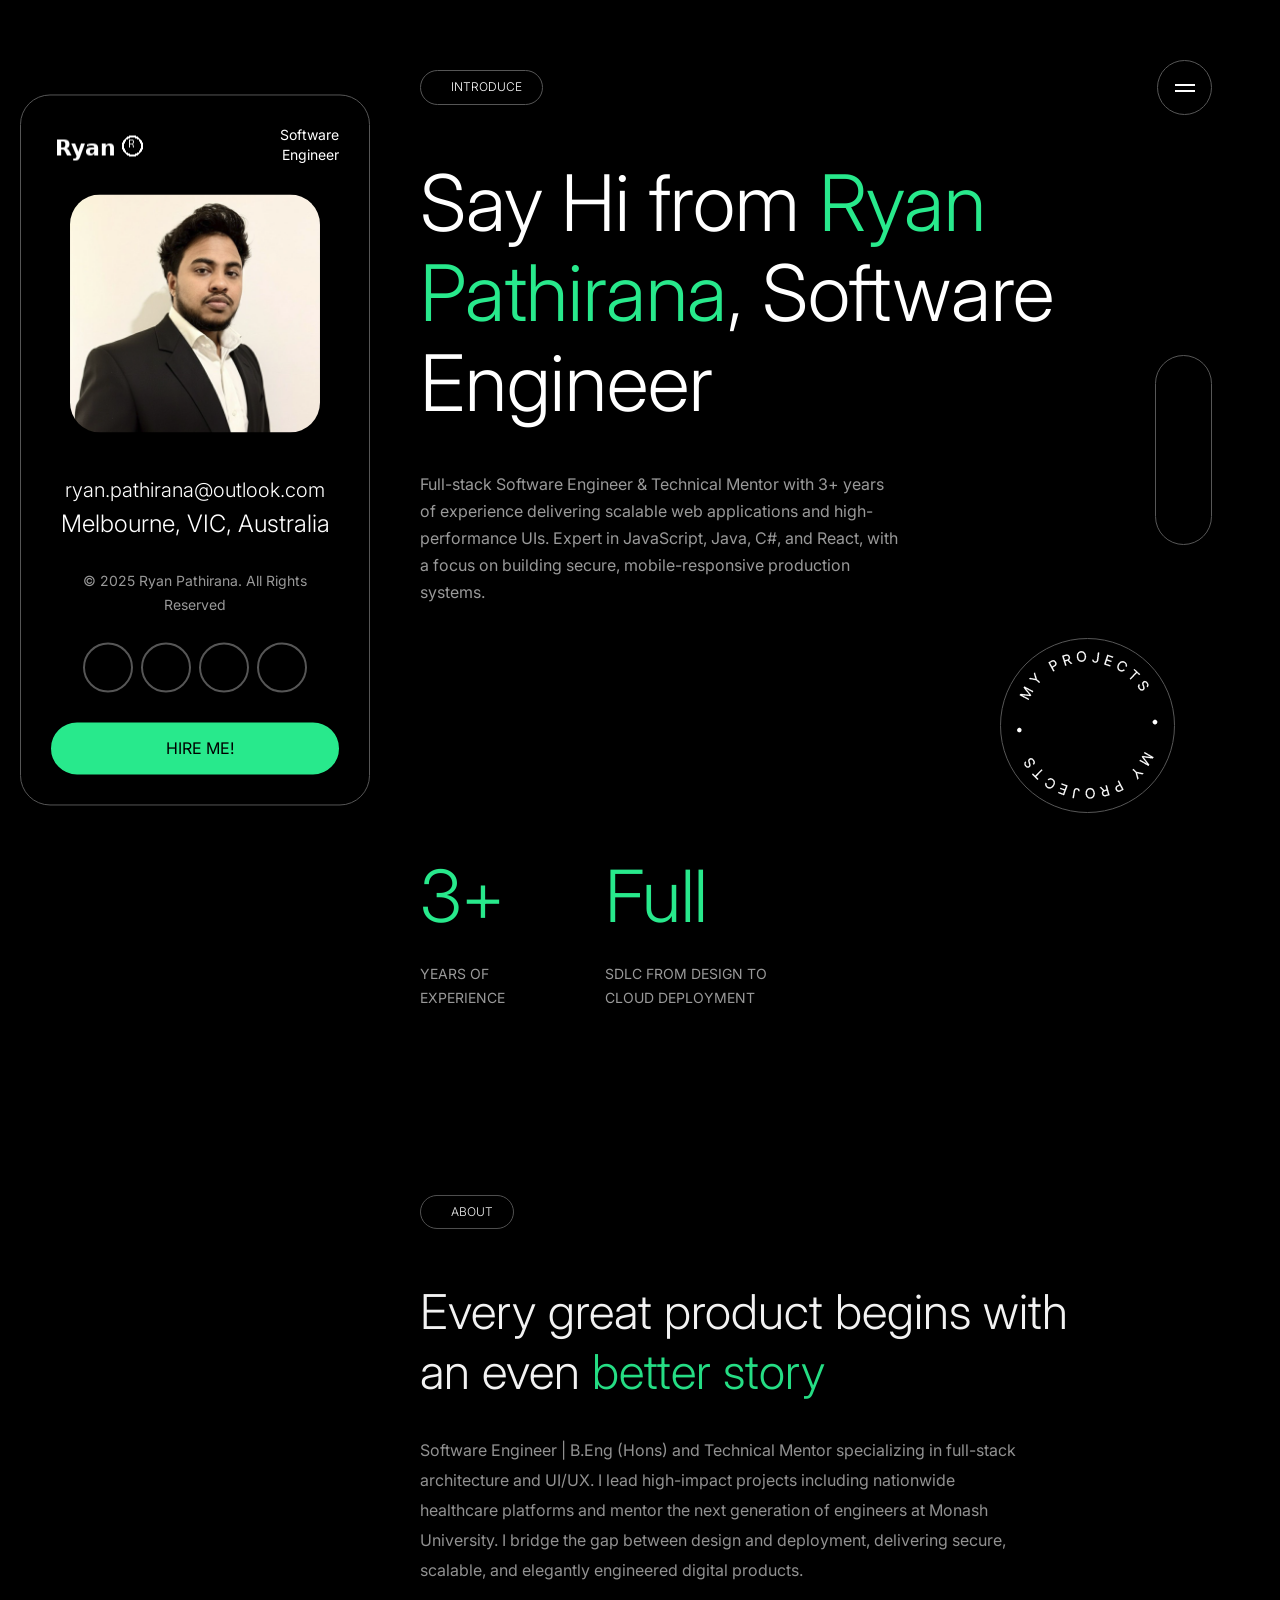
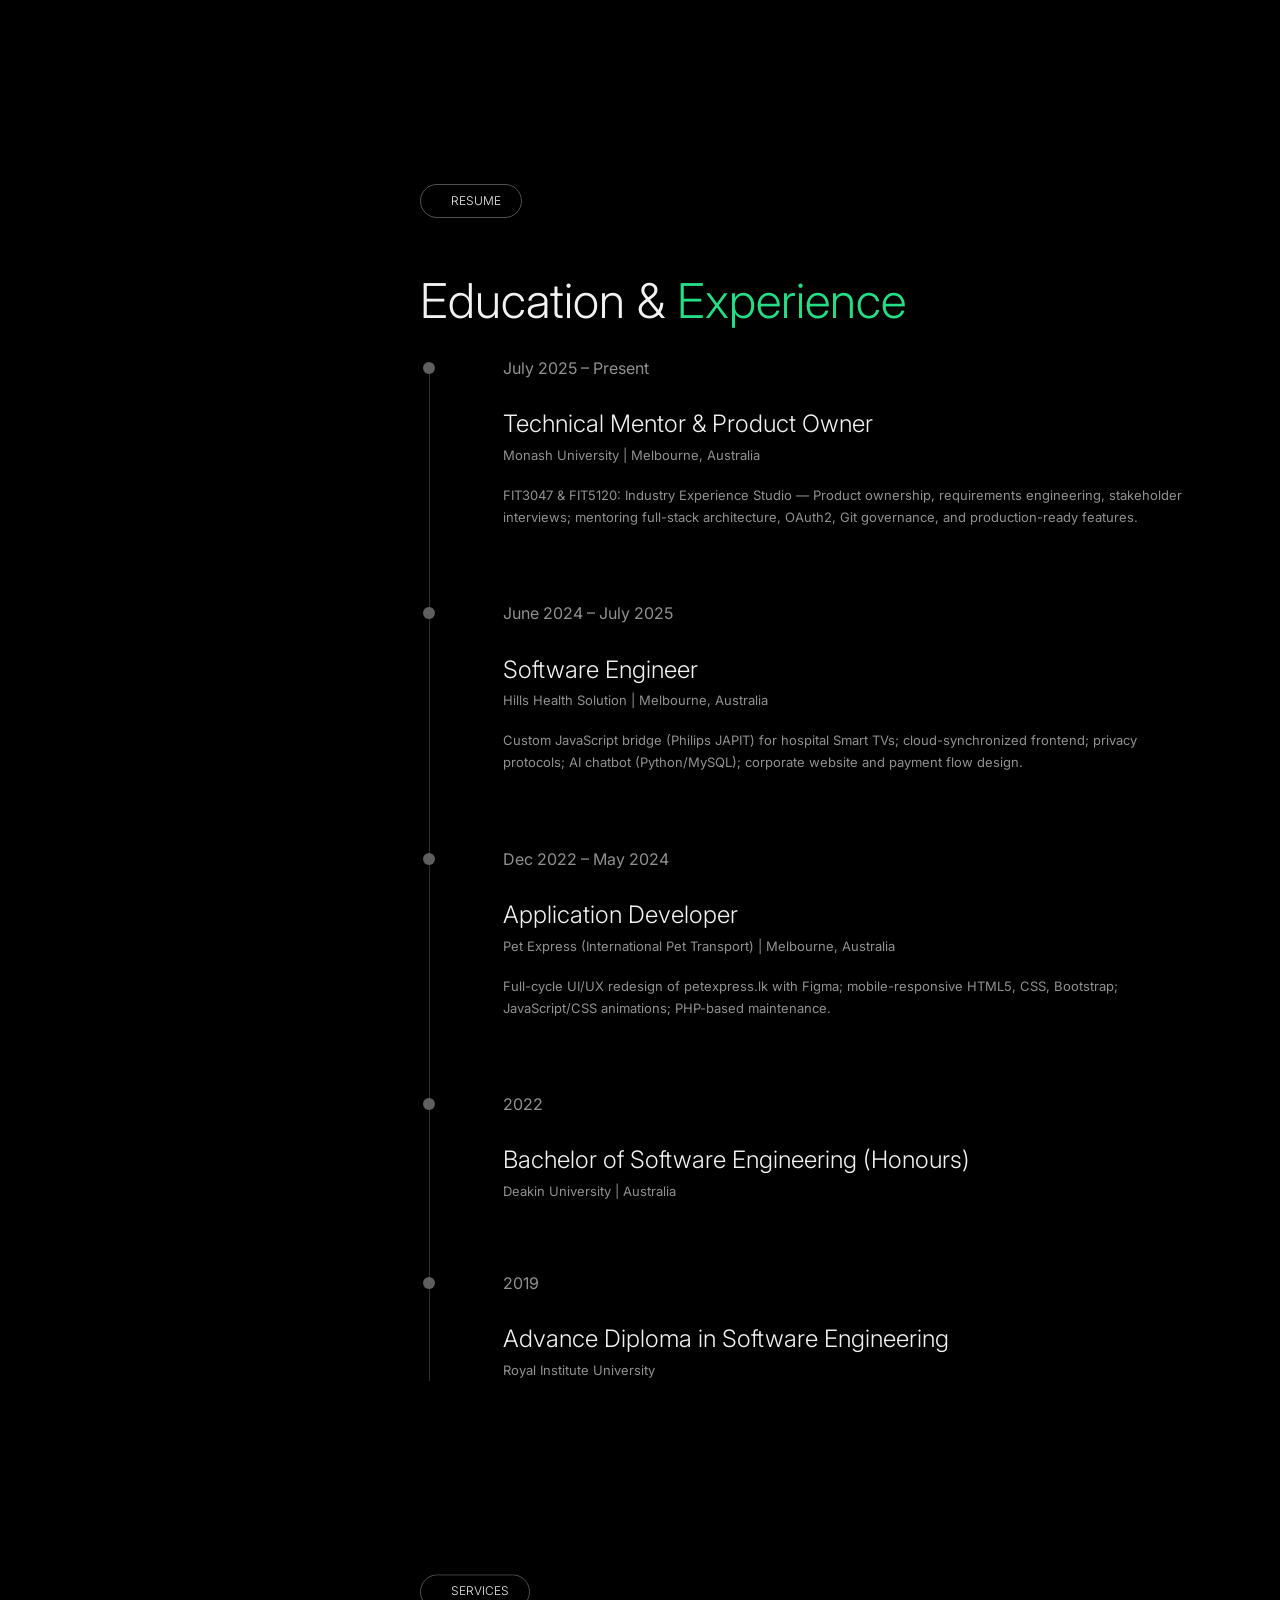
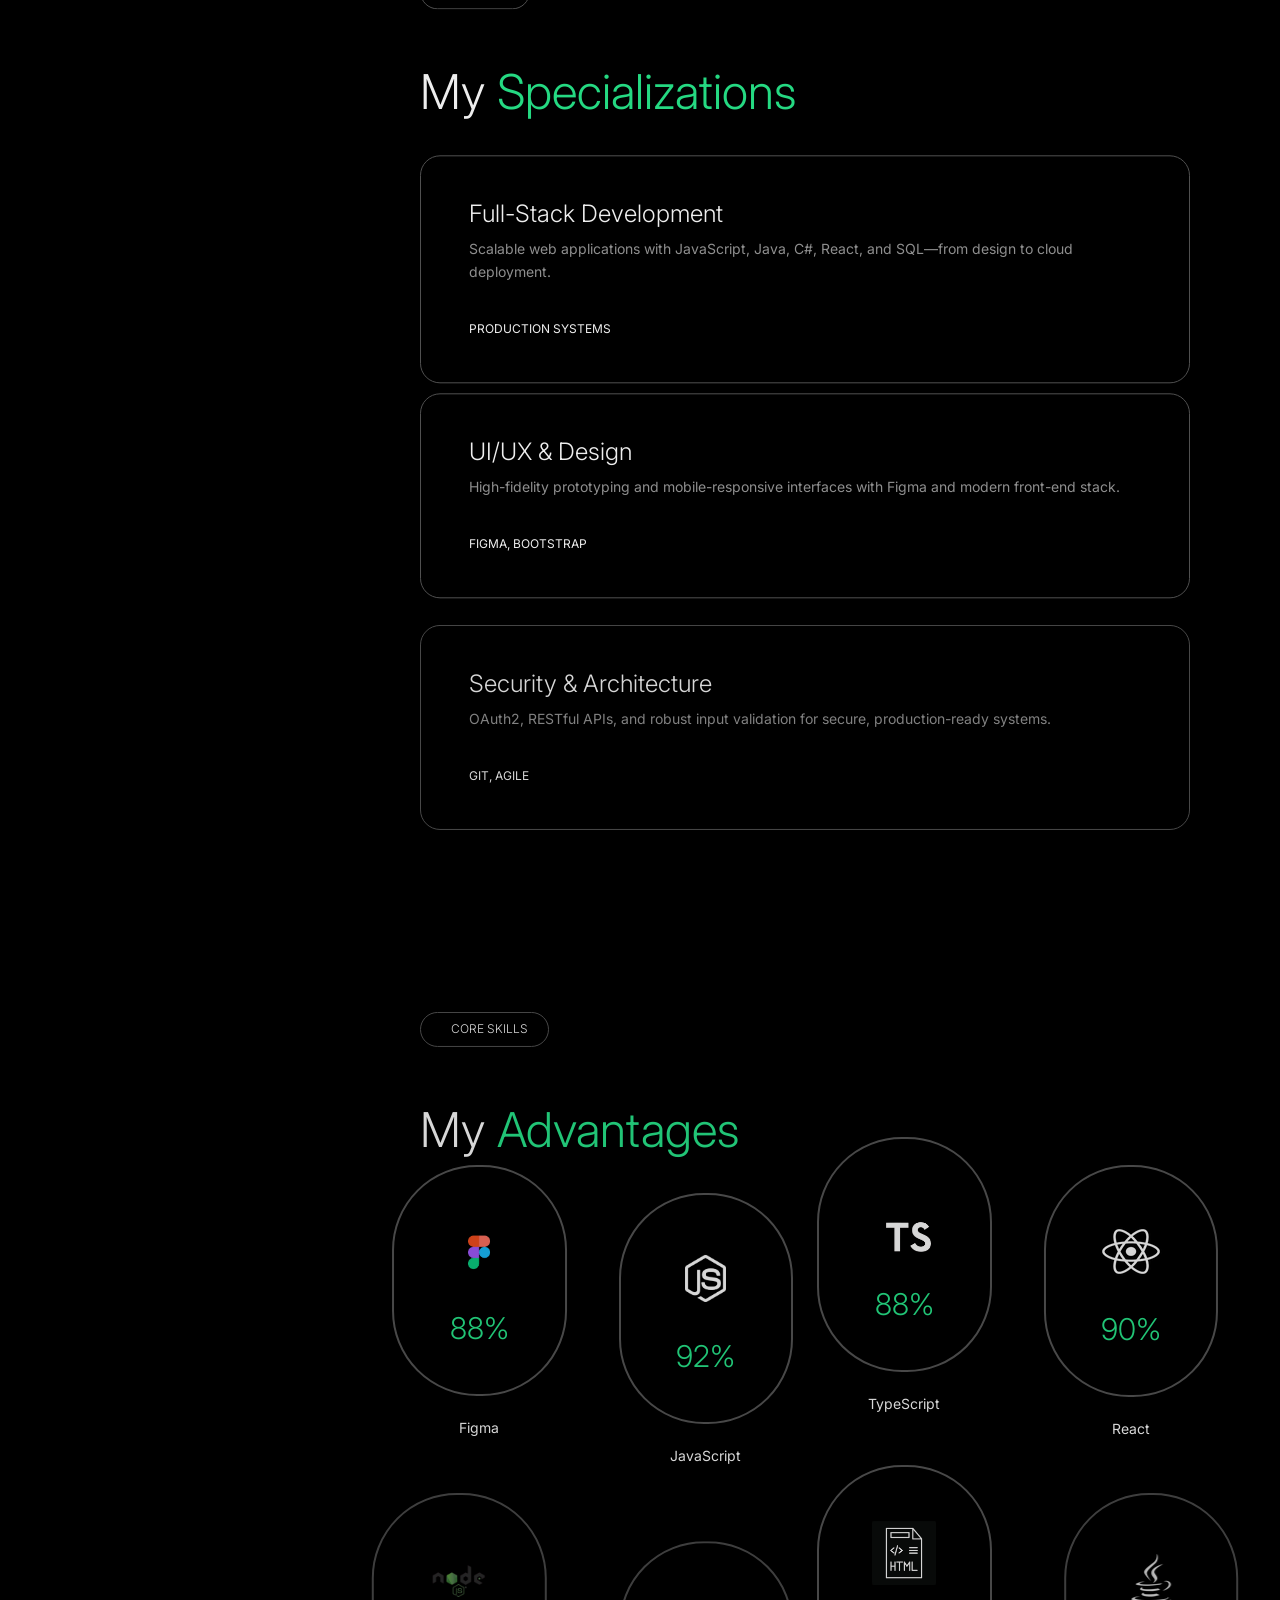
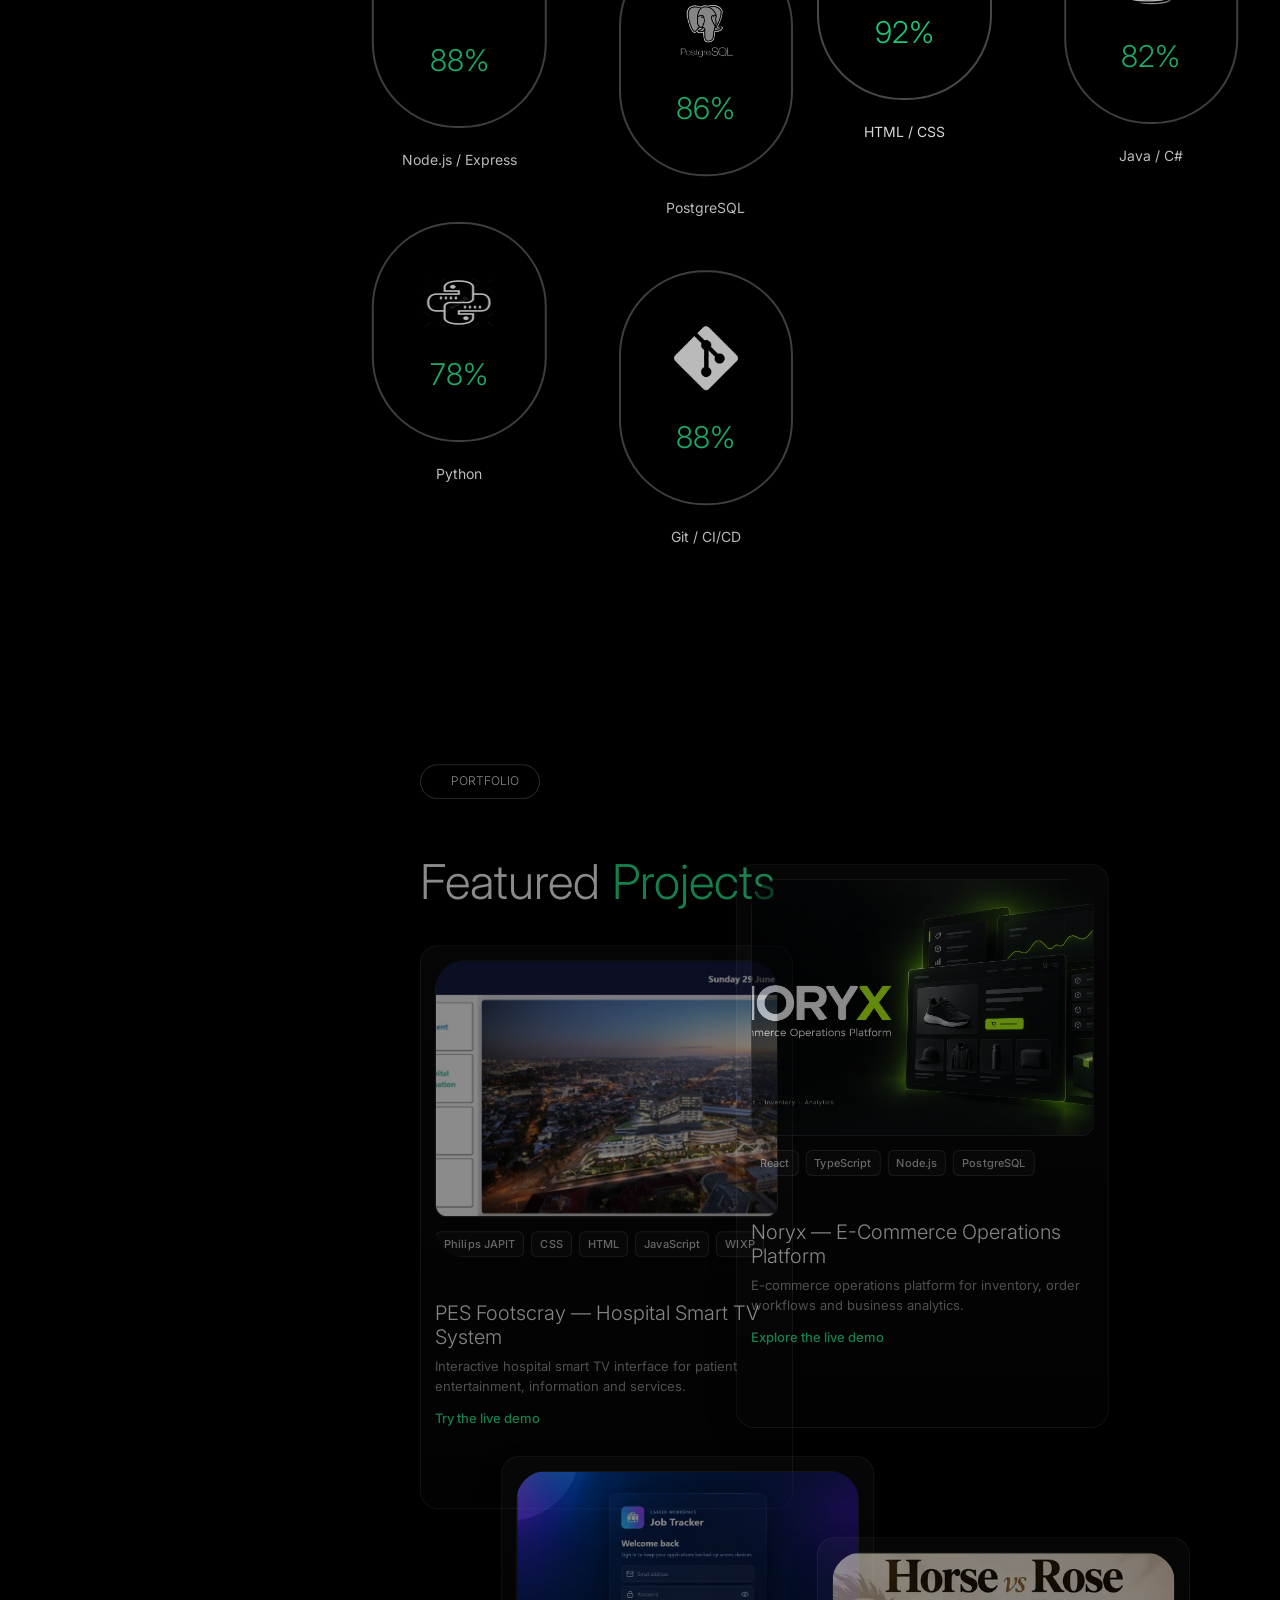
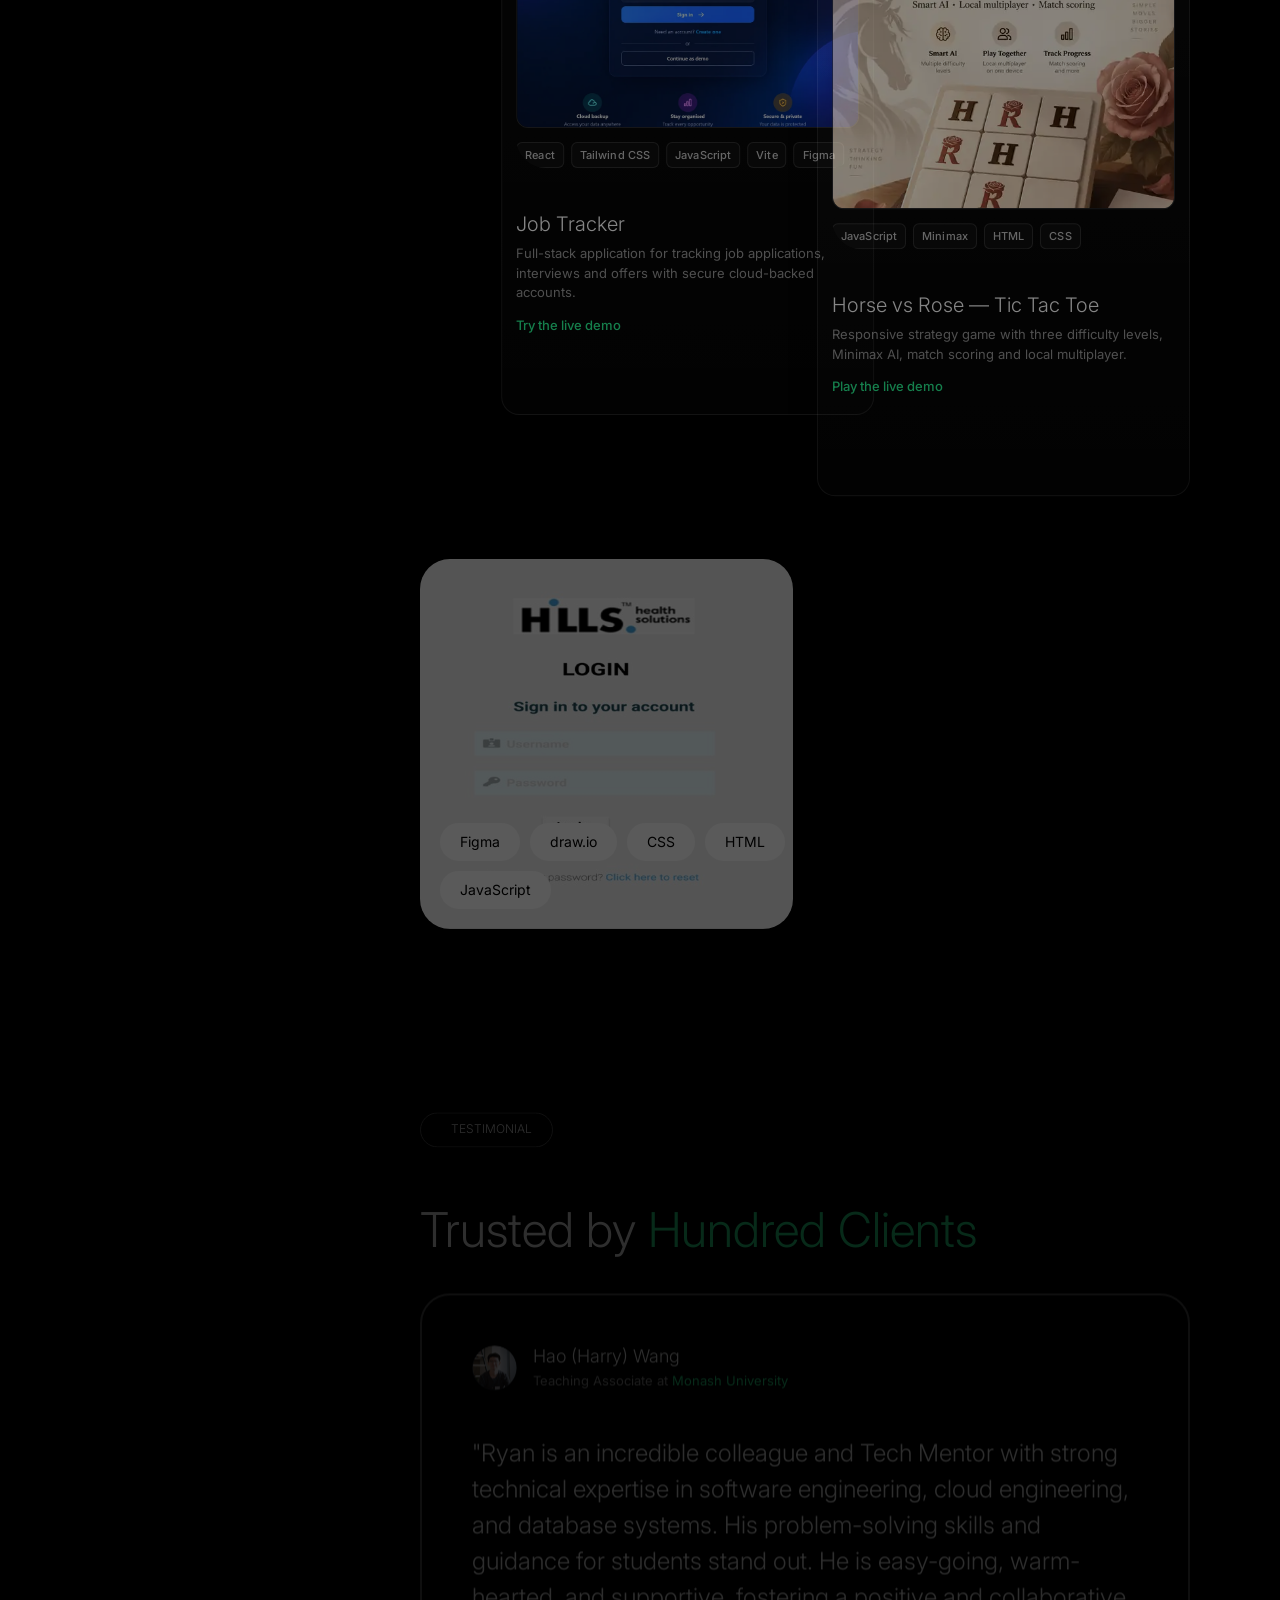
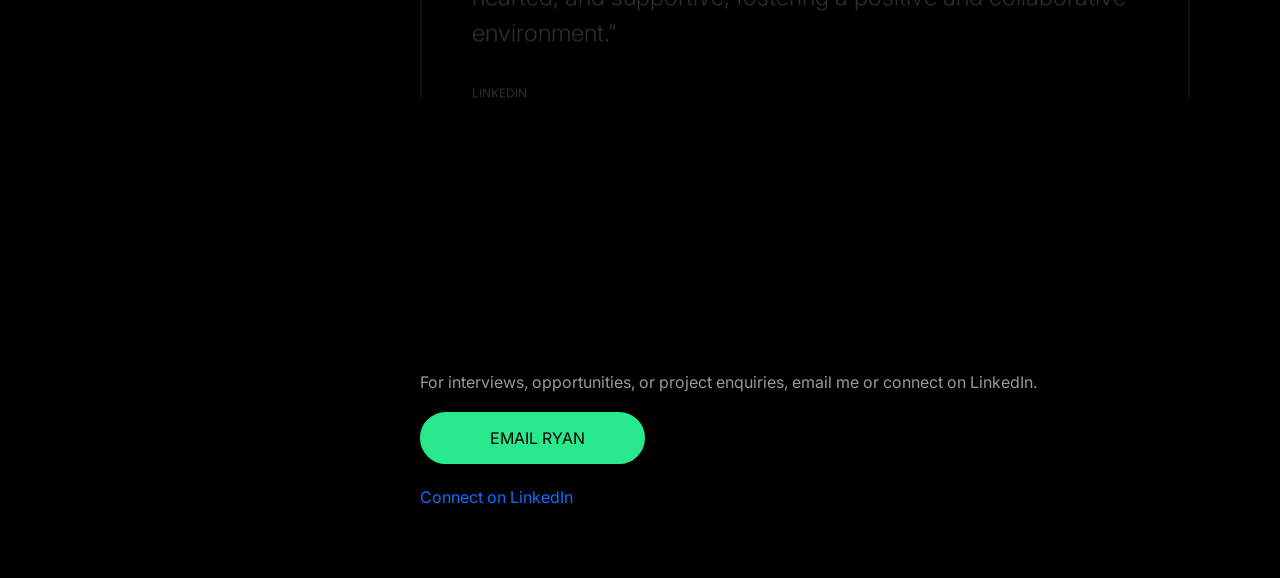
==== commit b12915d4: "Refine project card design" ====
--- a/mainfiles/portfolio.html
+++ b/mainfiles/portfolio.html
@@ -50,10 +50,26 @@
 }
 .portfolio-items .portfolio-item.framed-project .portfolio-item-inner .portfolio-categories { position: static; margin: 0; padding: 16px 20px 20px; }
 
+.portfolio-items {
+    row-gap: 28px;
+}
 .portfolio-items .portfolio-item.unified-project {
     display: flex;
     flex-direction: column;
     height: 100%;
+    padding: 14px;
+    border: 1px solid rgba(255, 255, 255, 0.10);
+    border-radius: 18px;
+    background: linear-gradient(180deg, rgba(255, 255, 255, 0.045), rgba(255, 255, 255, 0.018));
+    box-shadow: 0 14px 36px rgba(0, 0, 0, 0.16);
+    transition: border-color 180ms ease, transform 180ms ease, background 180ms ease;
+}
+@media (hover: hover) {
+    .portfolio-items .portfolio-item.unified-project:hover {
+        transform: translateY(-3px);
+        border-color: rgba(255, 255, 255, 0.18);
+        background: linear-gradient(180deg, rgba(255, 255, 255, 0.06), rgba(255, 255, 255, 0.022));
+    }
 }
 .portfolio-items .portfolio-item.unified-project .portfolio-item-inner {
     height: auto;
@@ -65,9 +81,9 @@
     aspect-ratio: 4 / 3;
     overflow: hidden;
     padding: 0;
-    border: 1px solid rgba(255, 255, 255, 0.28);
-    border-radius: 16px;
-    background: rgba(255, 255, 255, 0.03);
+    border: 1px solid rgba(255, 255, 255, 0.12);
+    border-radius: 12px;
+    background: #0b0d0f;
 }
 .portfolio-items .portfolio-item.unified-project .portfolio-item-inner img {
     width: 100%;
@@ -79,44 +95,78 @@
     border: 0;
     border-radius: 0;
     box-shadow: none;
+    transition: transform 220ms ease;
+}
+@media (hover: hover) {
+    .portfolio-items .portfolio-item.unified-project:hover .portfolio-item-inner img {
+        transform: scale(1.015);
+    }
 }
 .portfolio-items .portfolio-item.unified-project.tictactoe-project .portfolio-item-inner img {
     object-position: center 22%;
 }
-.portfolio-items .portfolio-item.unified-project .portfolio-categories {
+.portfolio-items .portfolio-item.unified-project .portfolio-categories,
+.portfolio-items .portfolio-item.framed-project.unified-project .portfolio-item-inner .portfolio-categories {
     position: static;
     display: flex;
     flex-wrap: wrap;
-    gap: 10px;
-    margin: 10px 0 0;
+    gap: 7px;
+    margin: 12px 0 0;
     padding: 0;
-}
-.portfolio-items .portfolio-item.framed-project.unified-project .portfolio-item-inner .portfolio-categories {
-    margin: 0;
-    padding: 10px 12px 0;
 }
 .portfolio-items .portfolio-item.unified-project .portfolio-categories li {
     margin: 0;
 }
+.portfolio-items .portfolio-item.unified-project .portfolio-categories li a {
+    display: inline-flex;
+    align-items: center;
+    min-height: 26px;
+    padding: 4px 8px;
+    border: 1px solid rgba(255, 255, 255, 0.13);
+    border-radius: 6px;
+    background: rgba(255, 255, 255, 0.035);
+    color: rgba(255, 255, 255, 0.72);
+    font-size: 11px;
+    font-weight: 500;
+    line-height: 1;
+    letter-spacing: 0.01em;
+}
 .portfolio-items .portfolio-item.unified-project h2 {
-    margin: 4px 0 6px;
+    margin: 14px 0 7px;
+    font-size: 20px;
+    line-height: 1.2;
+}
+.portfolio-items .portfolio-item.unified-project h2 a {
+    color: rgba(255, 255, 255, 0.96);
 }
 .portfolio-items .portfolio-item.unified-project .project-description {
     min-height: 0;
-    margin: 0 0 4px;
-    color: #999;
-    line-height: 1.45;
+    margin: 0 0 8px;
+    color: rgba(255, 255, 255, 0.56);
+    font-size: 13px;
+    line-height: 1.5;
 }
 .portfolio-items .portfolio-item.unified-project .project-demo {
     margin: 0;
     padding-top: 0;
 }
+.portfolio-items .portfolio-item.unified-project .project-demo a {
+    display: inline-flex;
+    align-items: center;
+    gap: 4px;
+    color: #28e98c;
+    font-size: 13px;
+    font-weight: 500;
+}
 @media (max-width: 767px) {
+    .portfolio-items {
+        row-gap: 18px;
+    }
+    .portfolio-items .portfolio-item.unified-project {
+        padding: 12px;
+    }
     .portfolio-items .portfolio-item.unified-project .portfolio-item-inner > a {
         aspect-ratio: 4 / 3;
-    }
-    .portfolio-items .portfolio-item.unified-project .project-description {
-        min-height: 0;
     }
 }
 
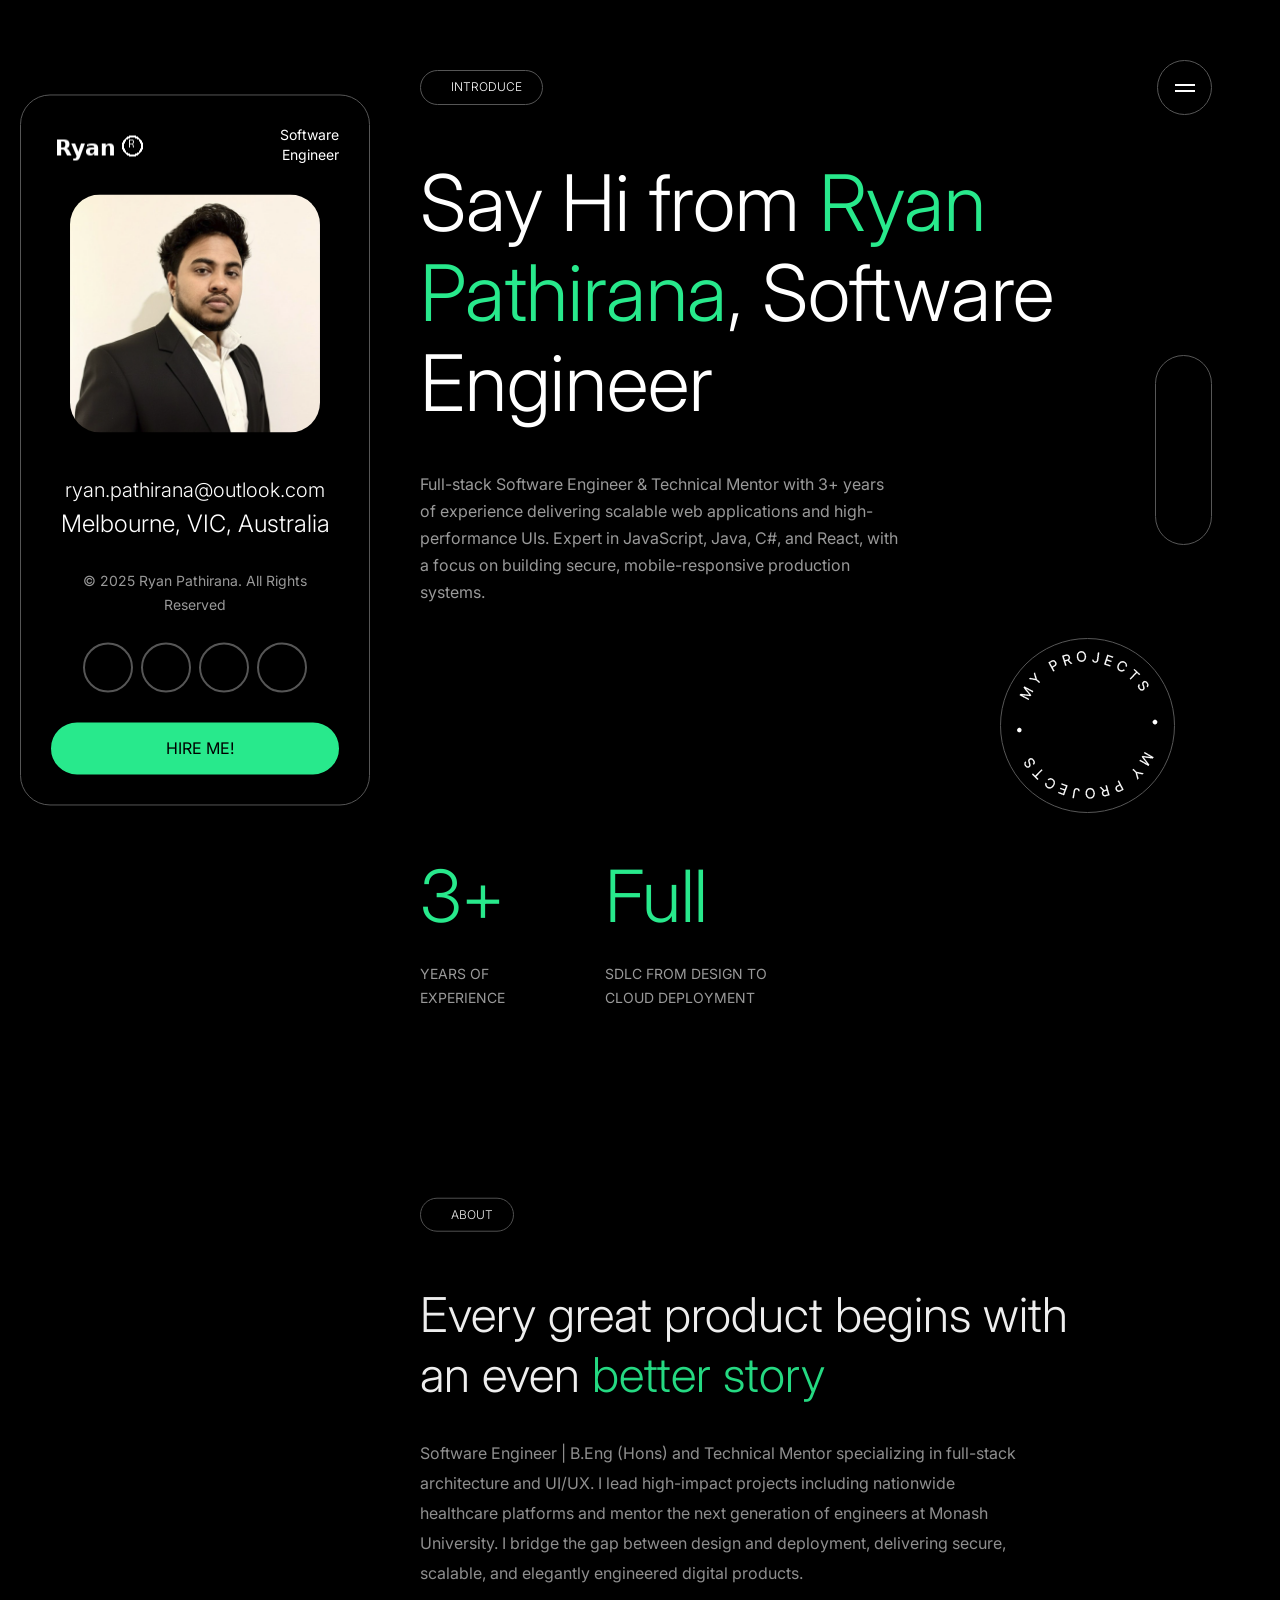
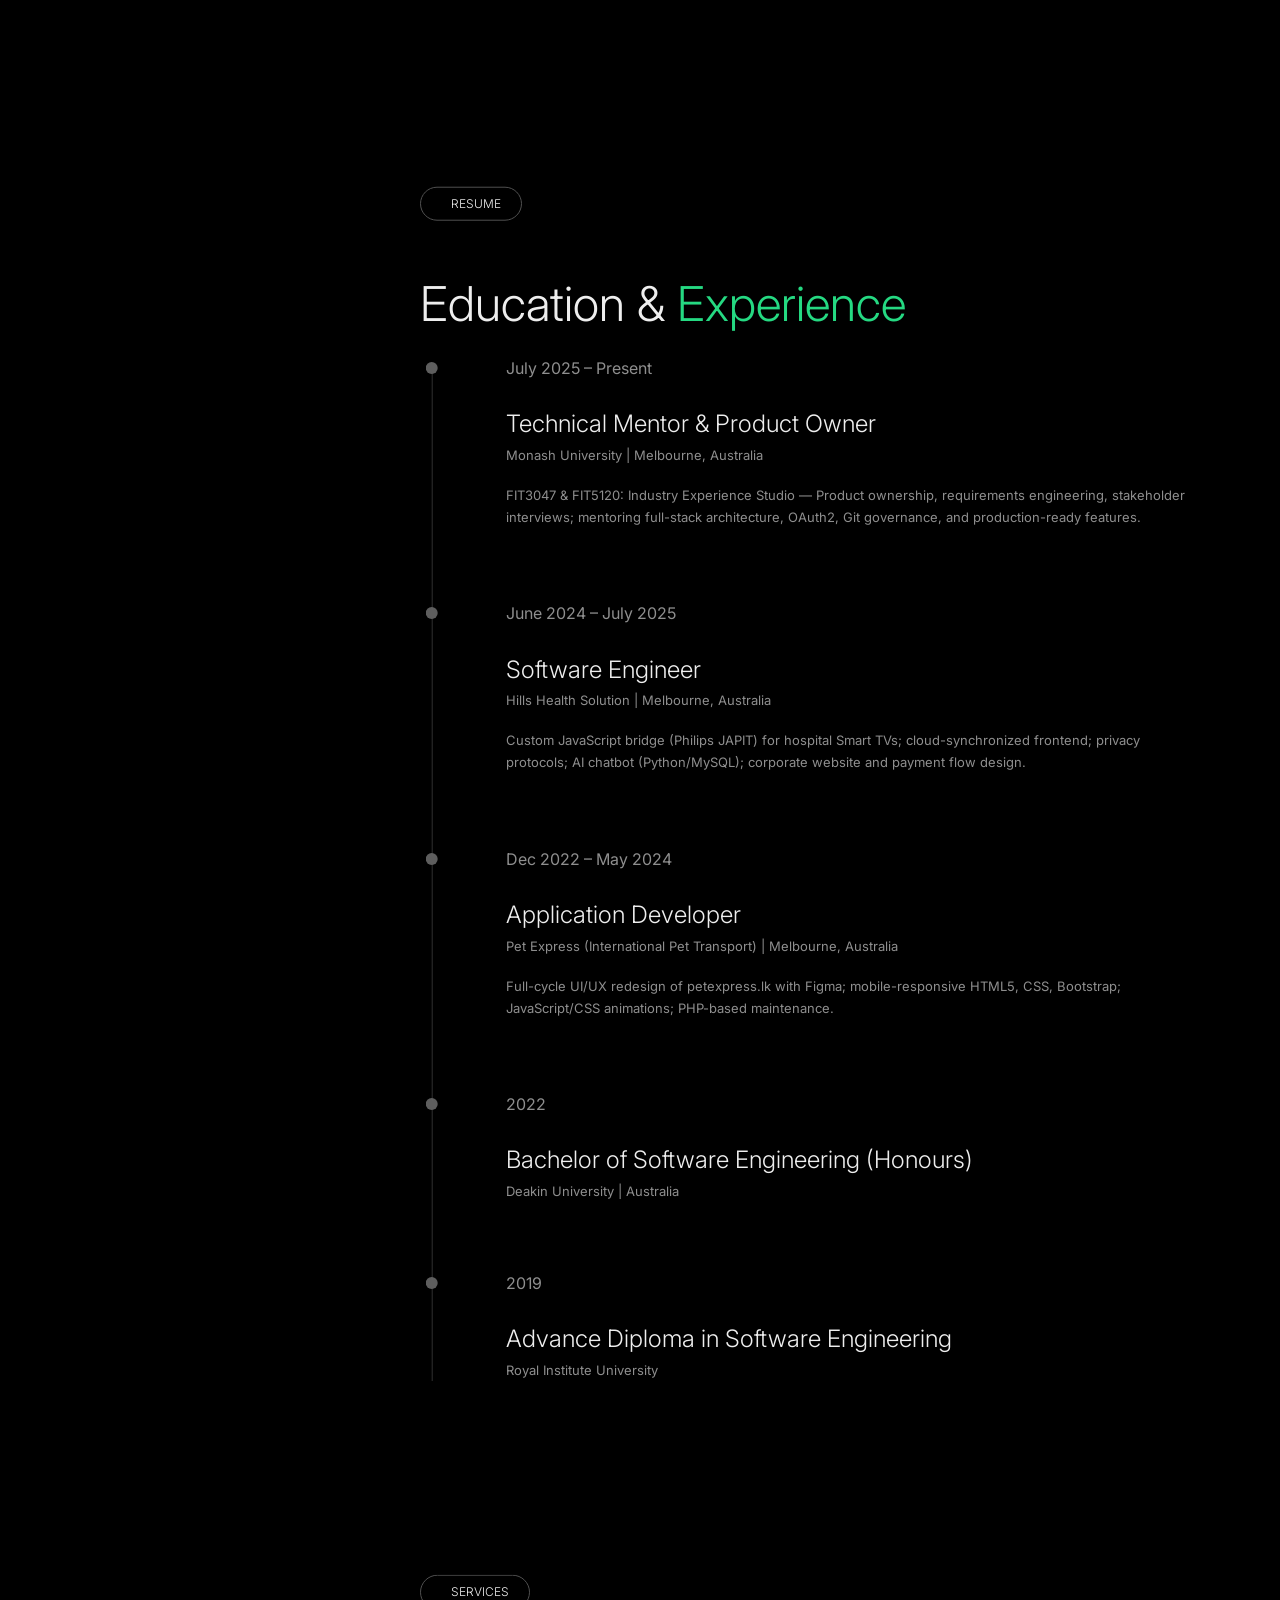
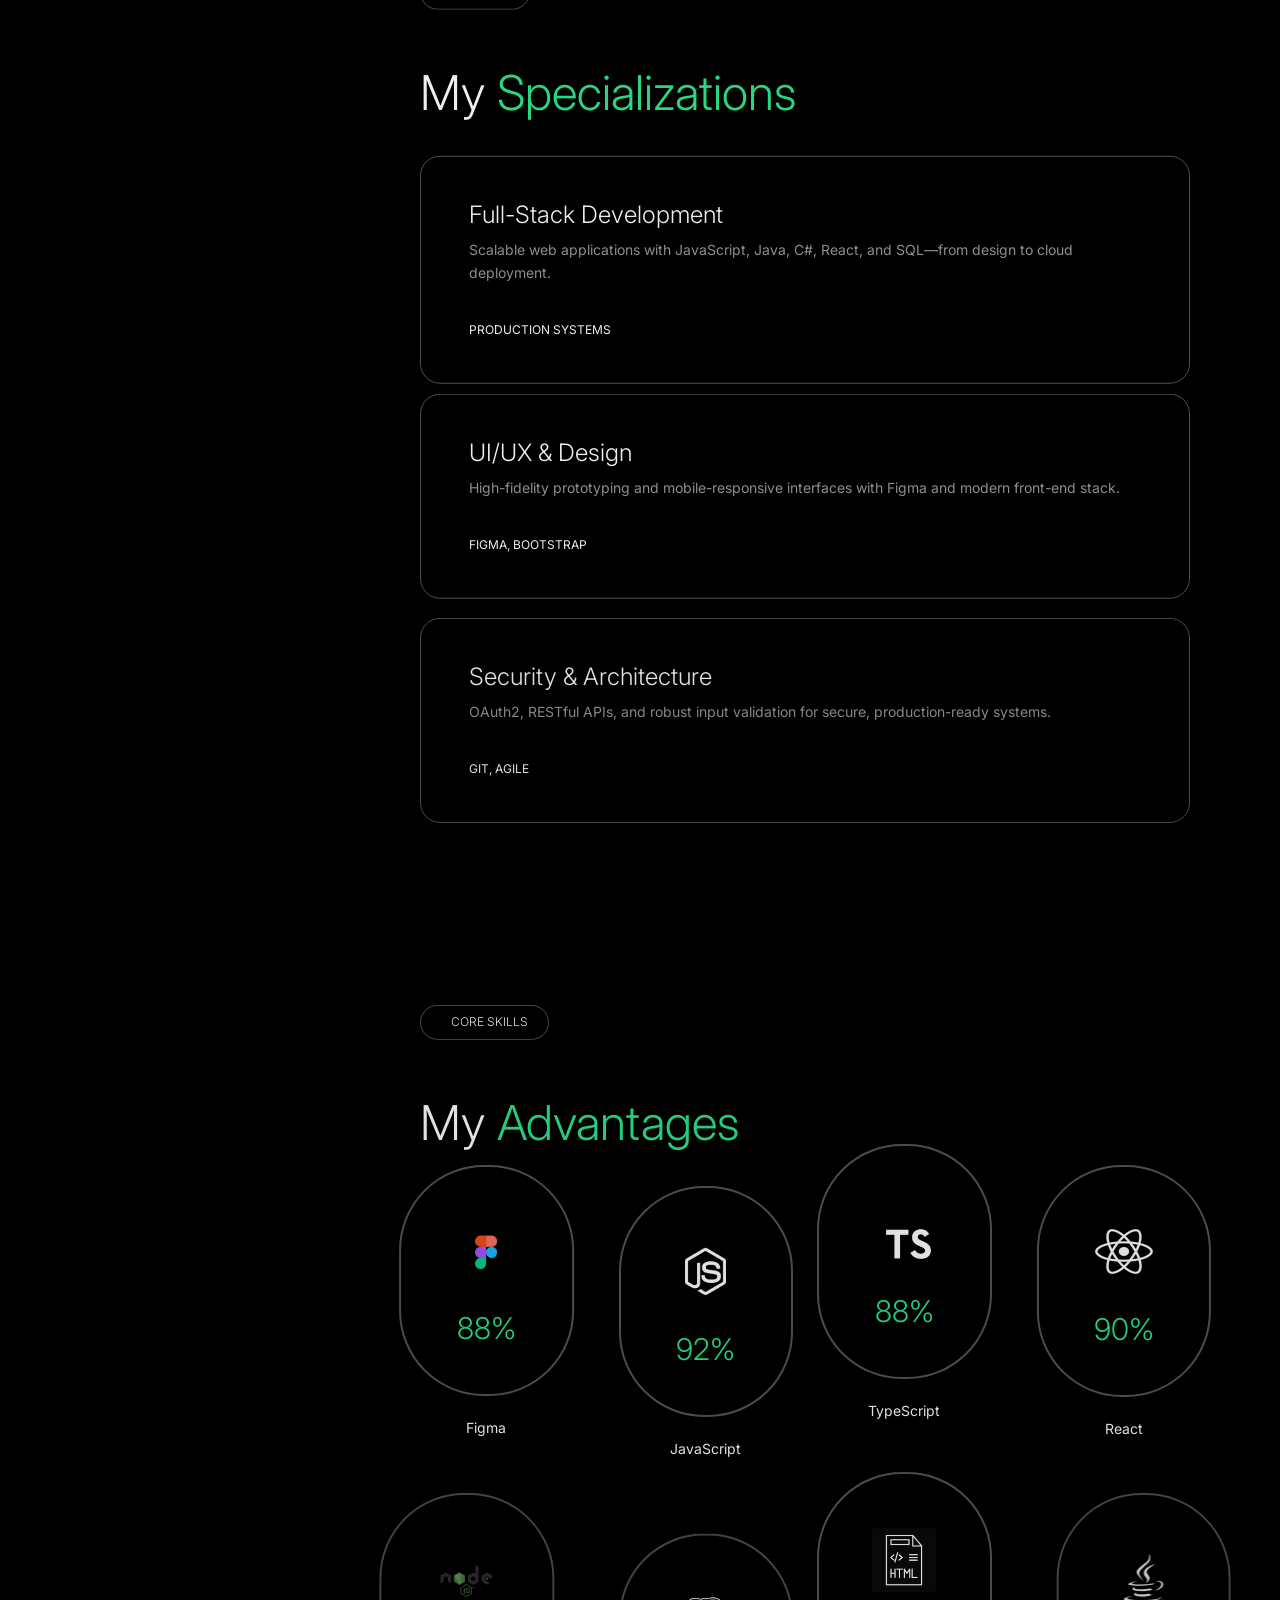
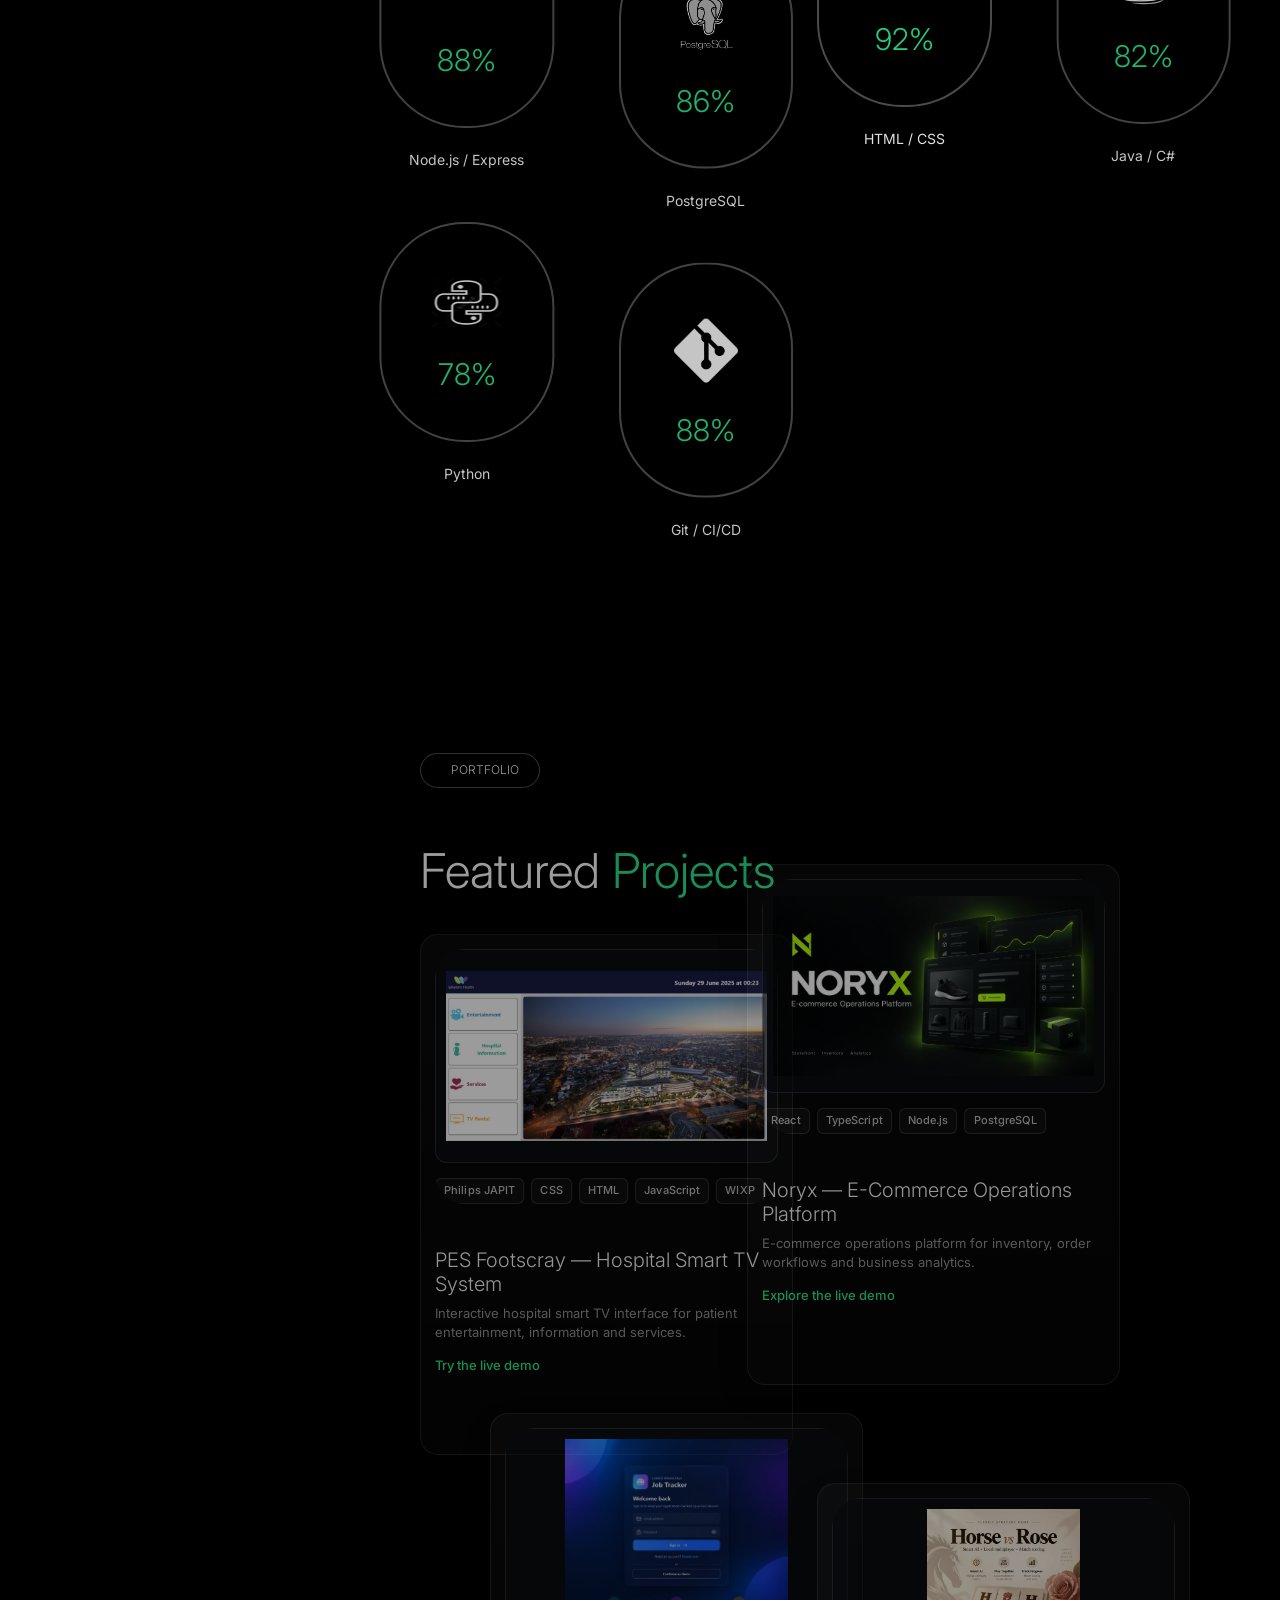
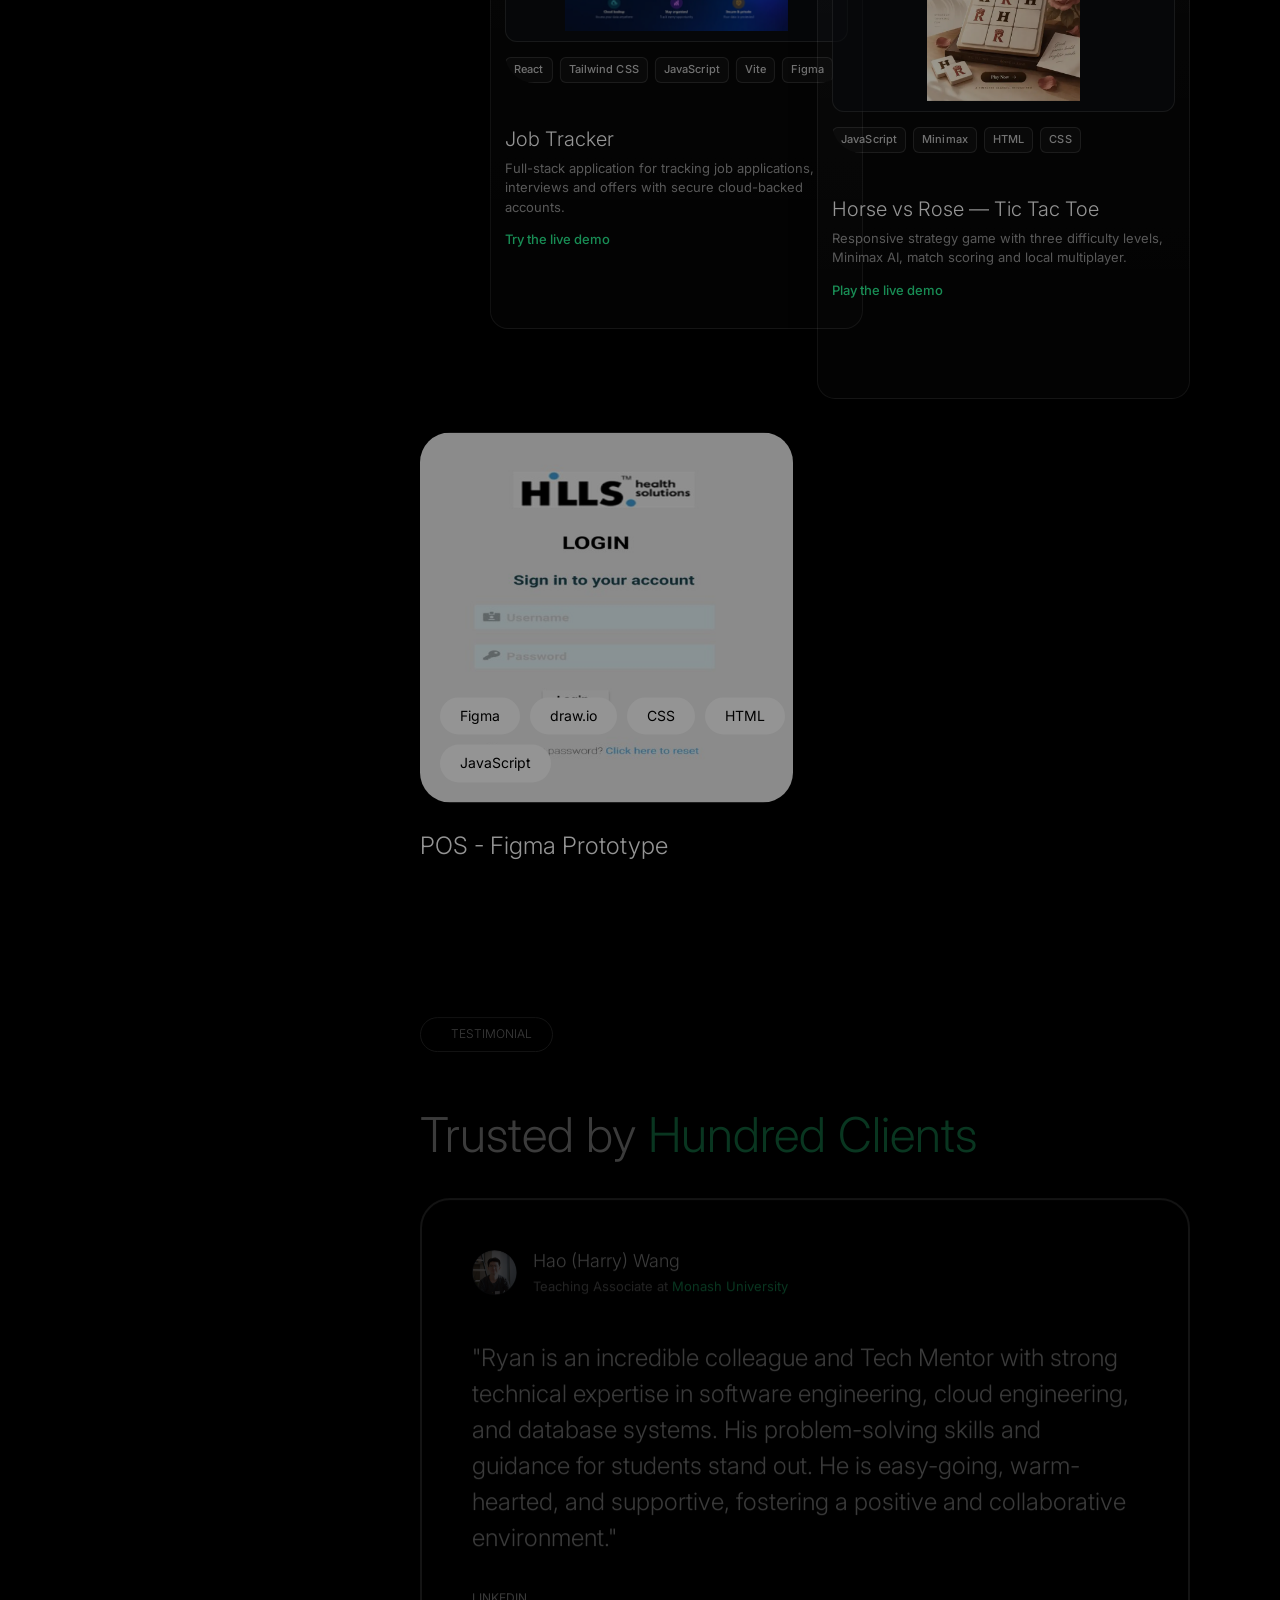
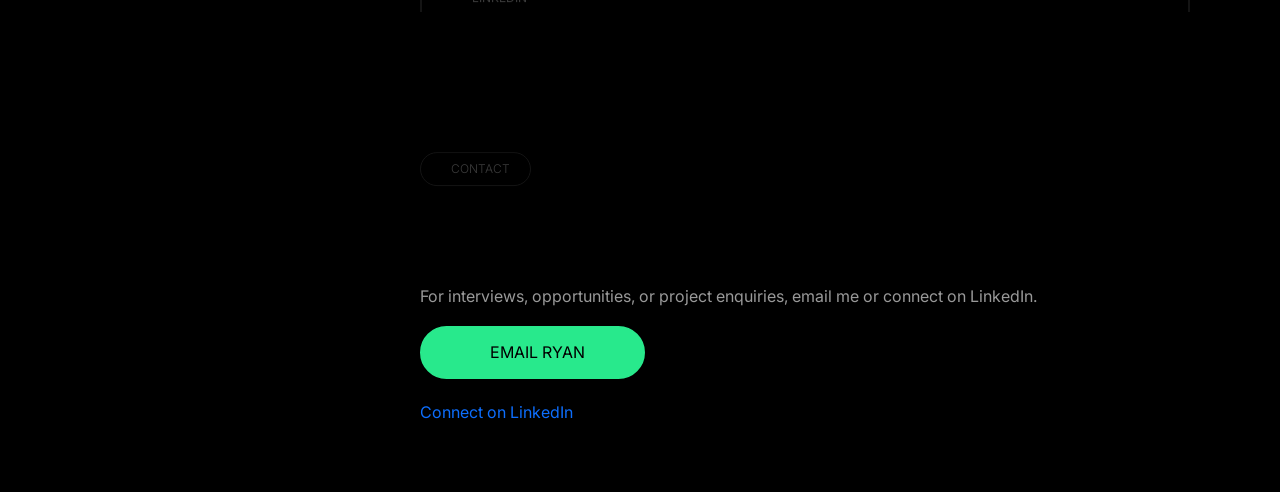
==== commit 6b88eb25: "Resize project cover images" ====
--- a/mainfiles/portfolio.html
+++ b/mainfiles/portfolio.html
@@ -78,9 +78,9 @@
 .portfolio-items .portfolio-item.unified-project .portfolio-item-inner > a {
     display: block;
     width: 100%;
-    aspect-ratio: 4 / 3;
+    aspect-ratio: 16 / 10;
     overflow: hidden;
-    padding: 0;
+    padding: 10px;
     border: 1px solid rgba(255, 255, 255, 0.12);
     border-radius: 12px;
     background: #0b0d0f;
@@ -90,10 +90,10 @@
     height: 100%;
     max-width: none;
     margin: 0;
-    object-fit: cover;
+    object-fit: contain;
     object-position: center;
     border: 0;
-    border-radius: 0;
+    border-radius: 8px;
     box-shadow: none;
     transition: transform 220ms ease;
 }
@@ -103,7 +103,7 @@
     }
 }
 .portfolio-items .portfolio-item.unified-project.tictactoe-project .portfolio-item-inner img {
-    object-position: center 22%;
+    object-position: center;
 }
 .portfolio-items .portfolio-item.unified-project .portfolio-categories,
 .portfolio-items .portfolio-item.framed-project.unified-project .portfolio-item-inner .portfolio-categories {
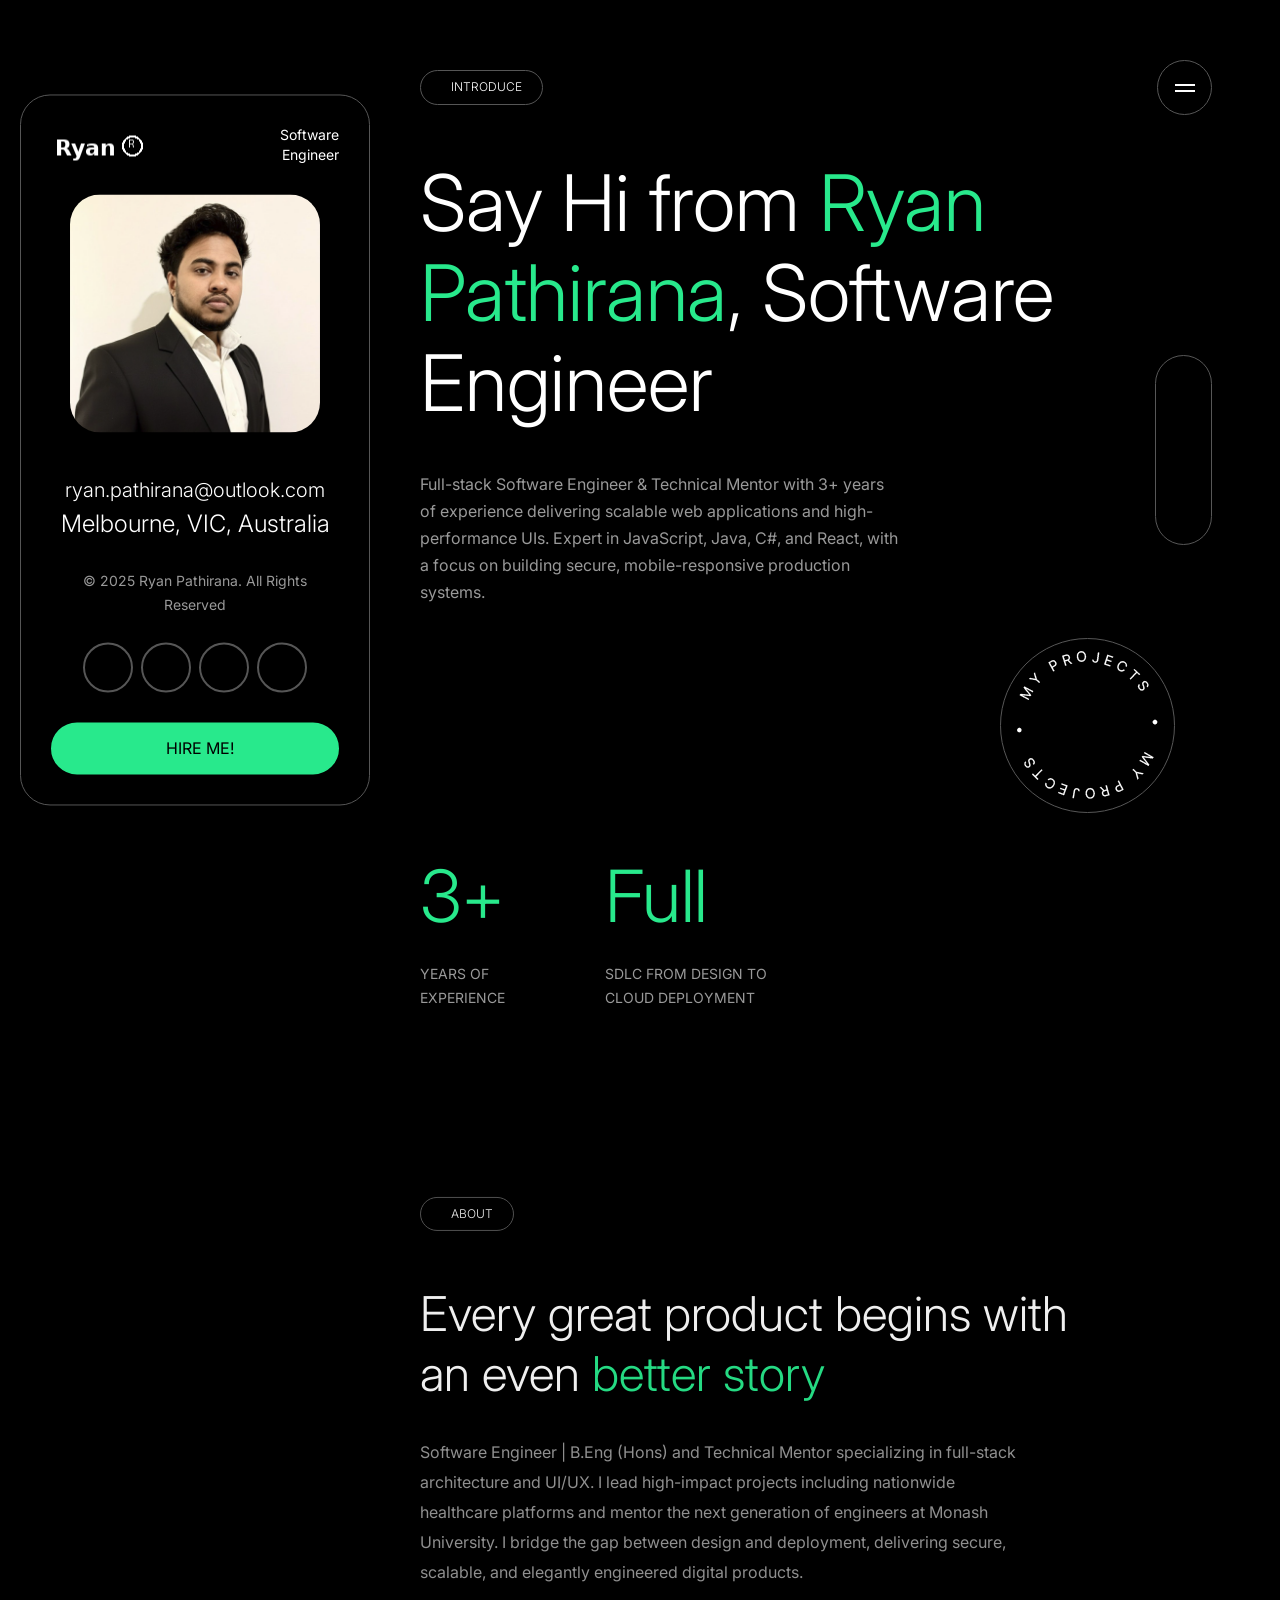
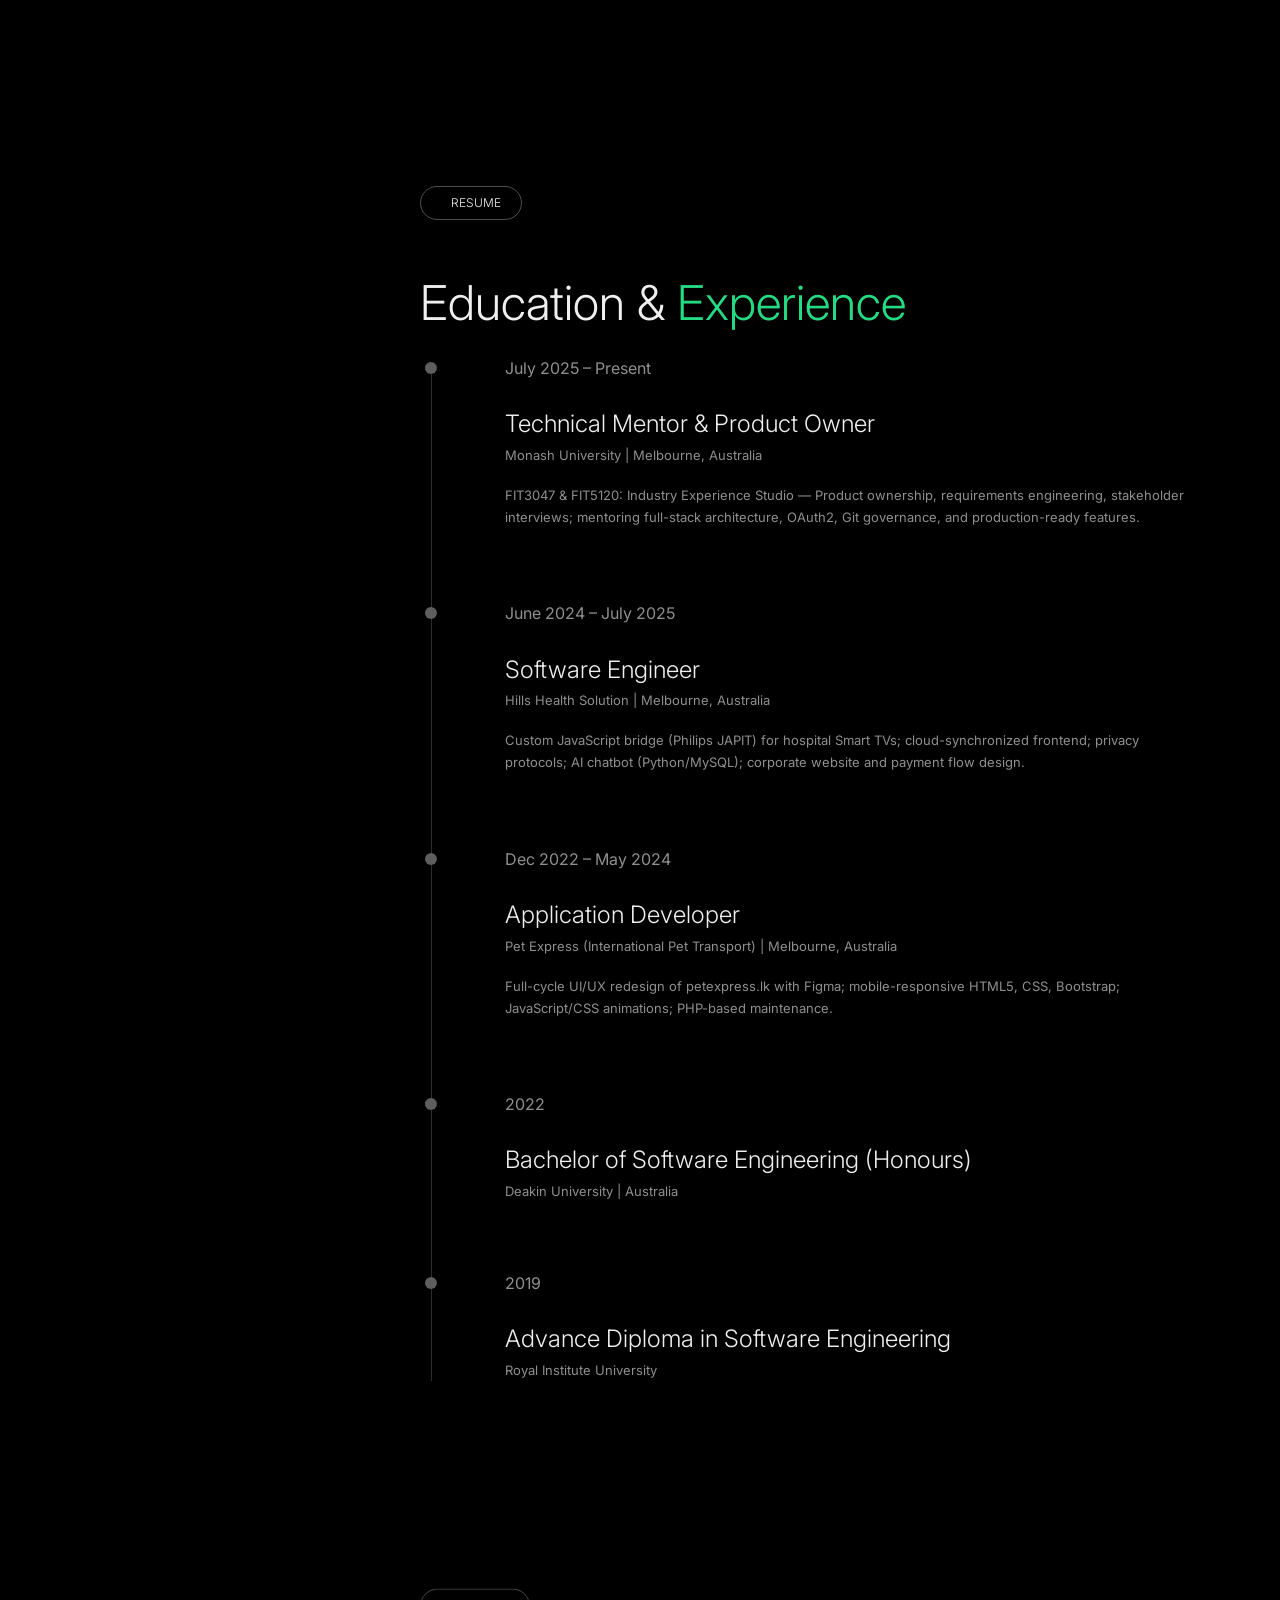
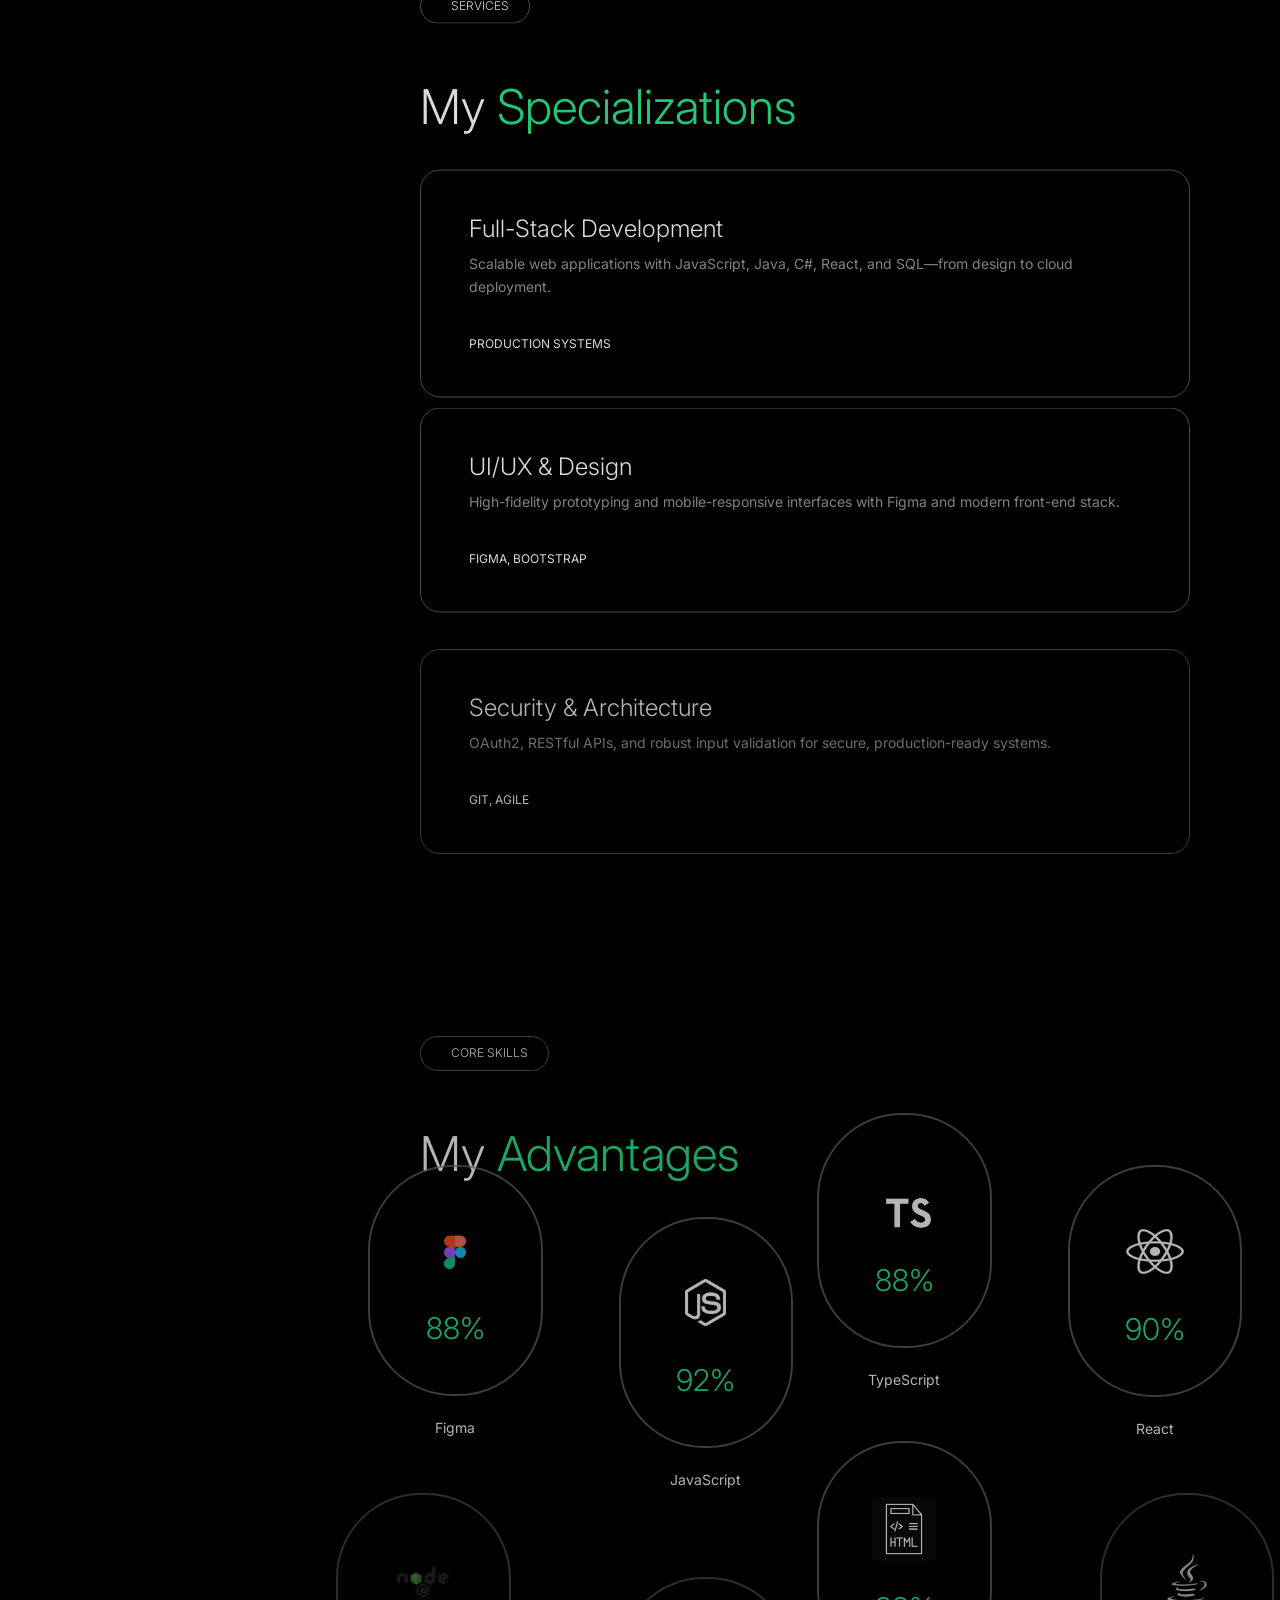
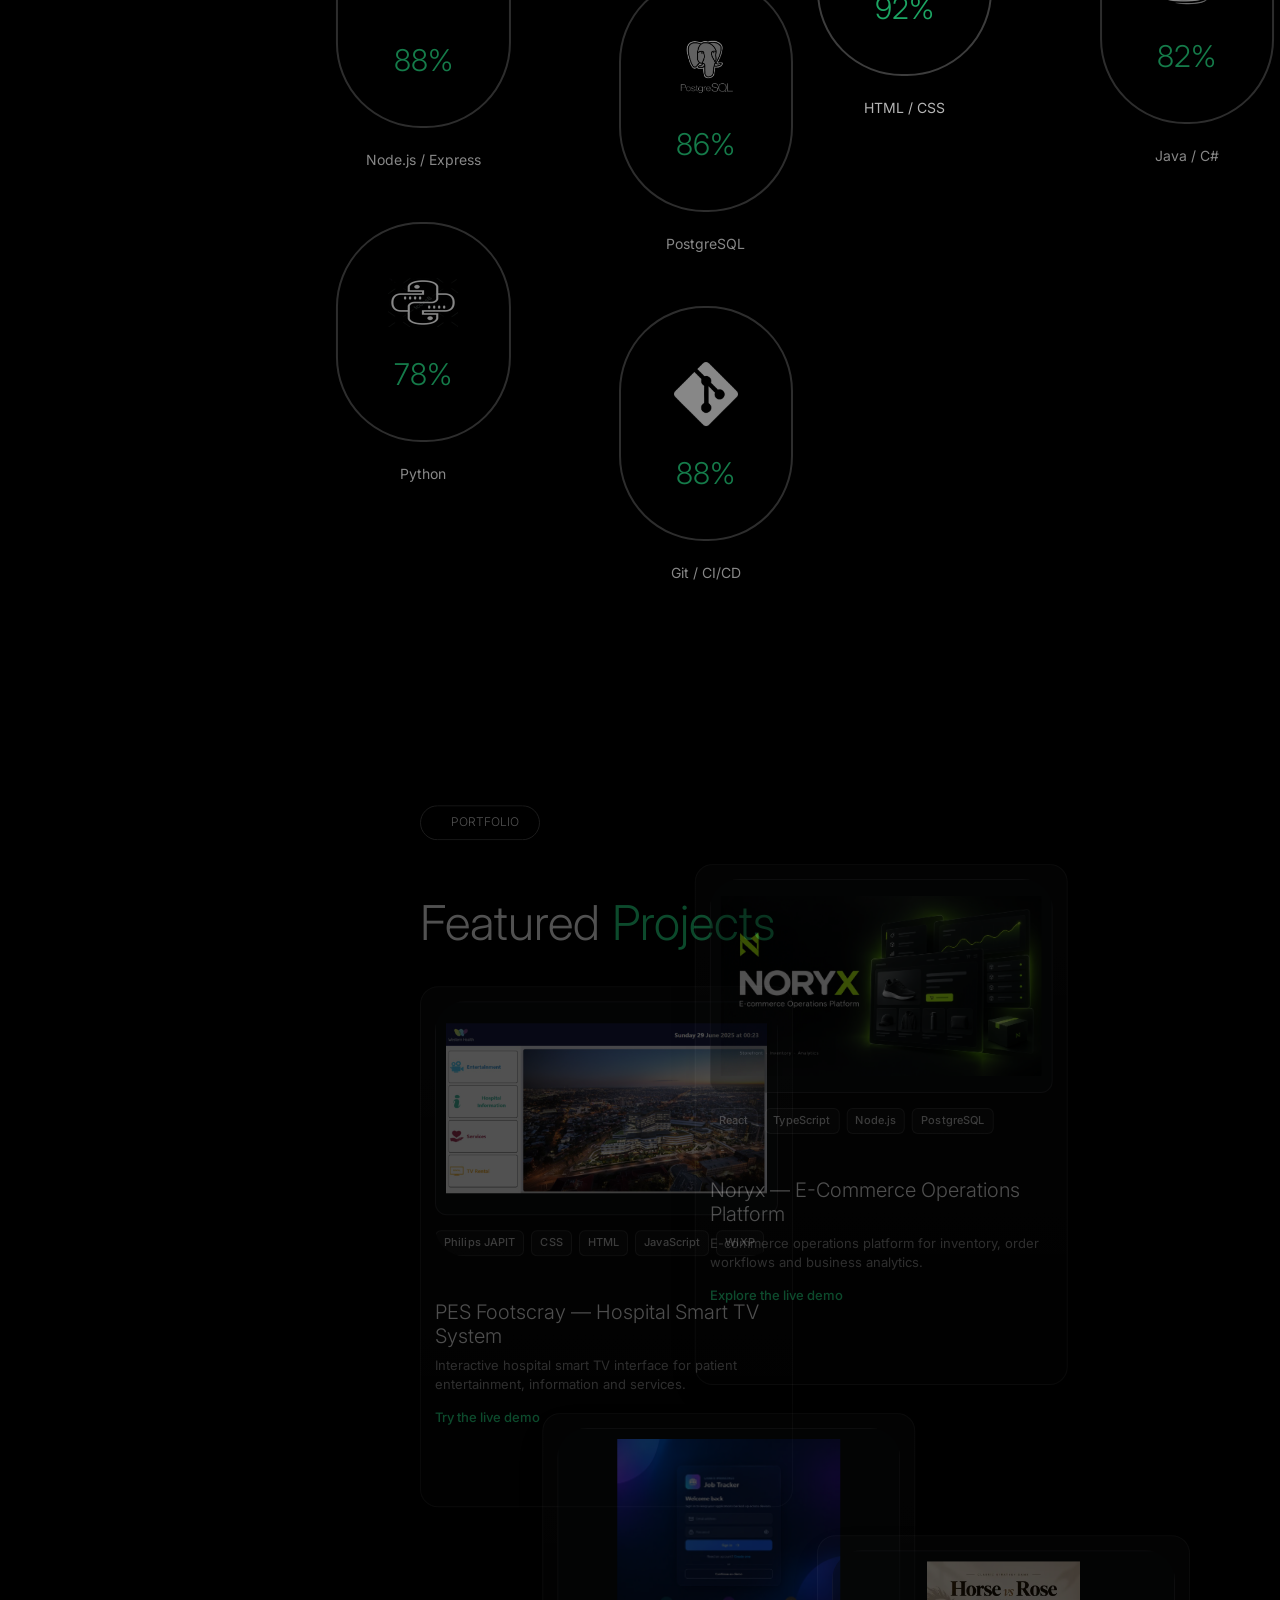
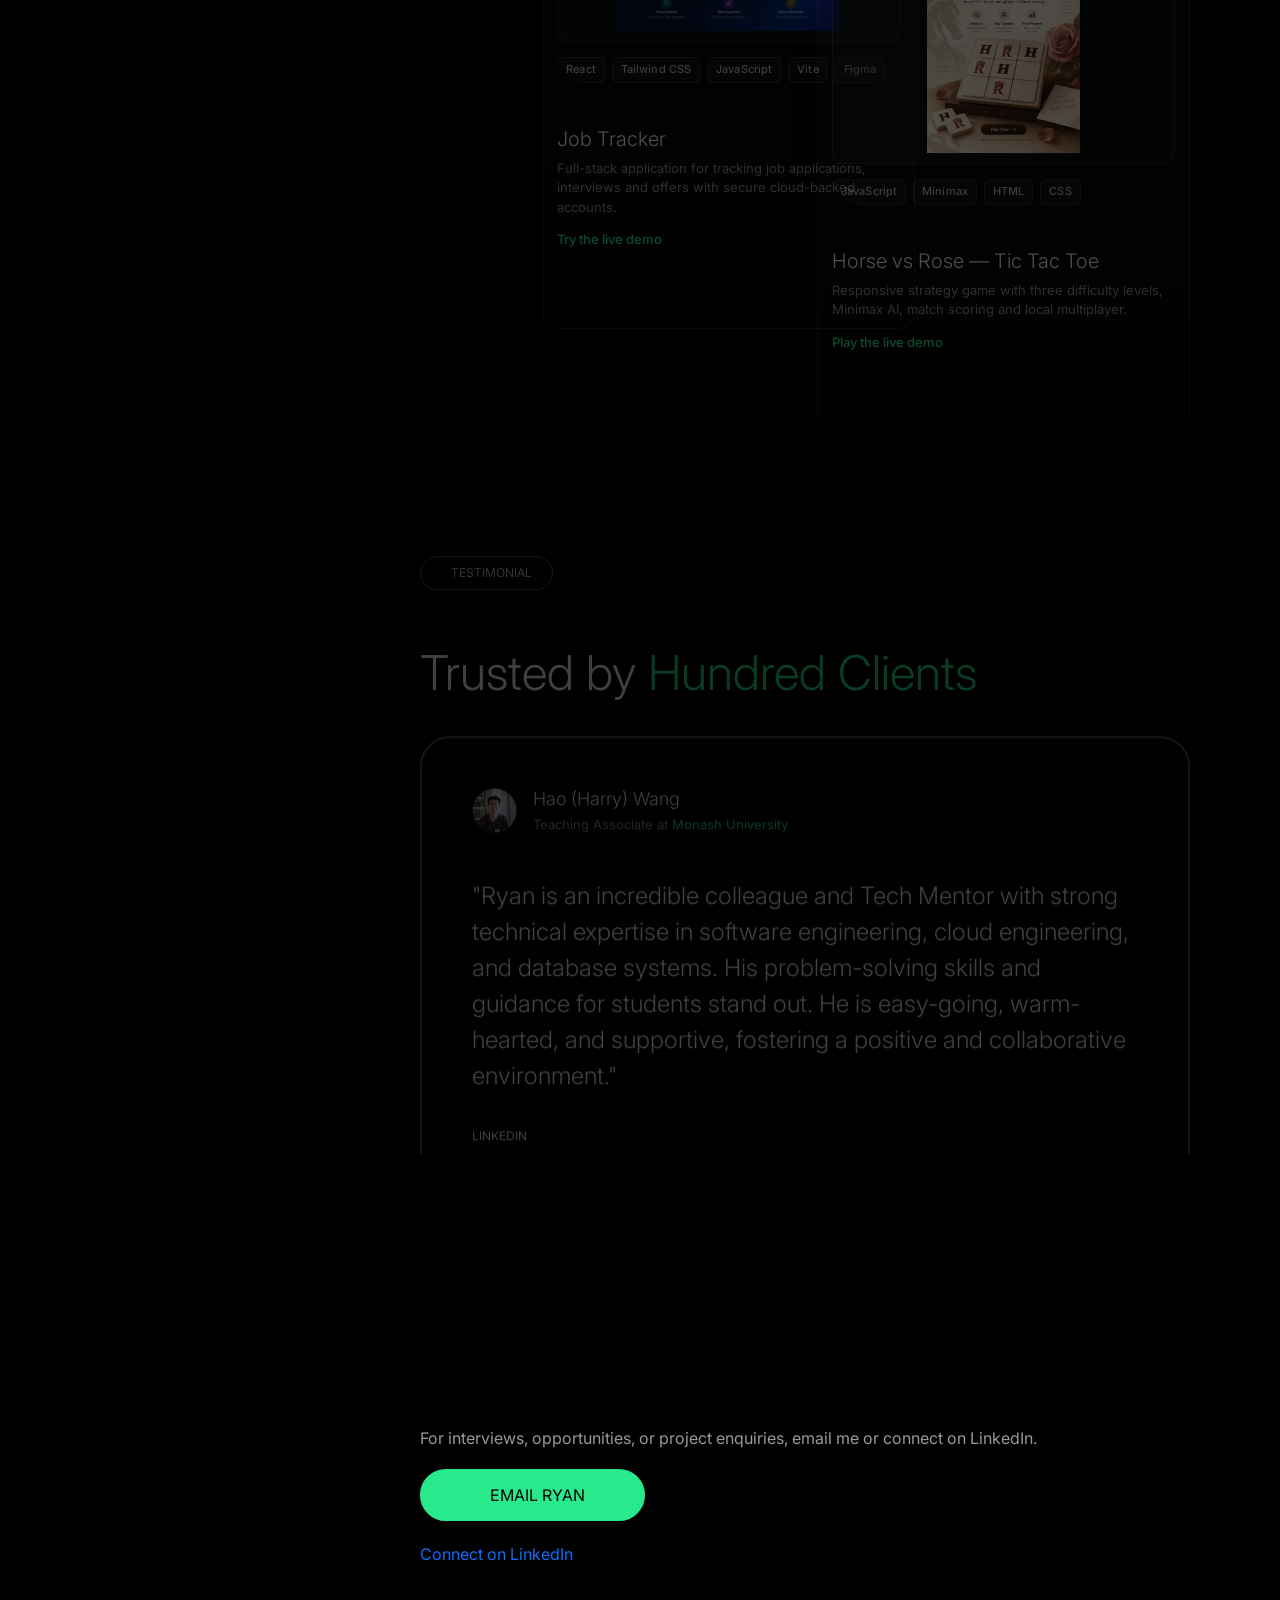
==== commit ab232ca2: "Remove POS prototype project" ====
--- a/mainfiles/portfolio.html
+++ b/mainfiles/portfolio.html
@@ -705,34 +705,6 @@
                                     </div>
                                 </div>
 
-                                <div class="col-md-6 scroll-animation" data-animation="fade_from_bottom">
-                                    <div class="portfolio-item portfolio-half">
-                                        <div class="portfolio-item-inner">
-                                            <a href="https://www.figma.com/proto/NOPUxcuvQIBNGxOc9e43n9/POS?node-id=0-1&t=CJtrXtRL2kOtMInj-1" target="_blank" rel="noopener">
-                                                <img src="./assets/images/pos-figma.png" alt="POS Figma Prototype">
-                                            </a>
-                                            <ul class="portfolio-categories">
-                                                <li>
-                                                    <a href="https://www.figma.com/proto/NOPUxcuvQIBNGxOc9e43n9/POS?node-id=0-1&t=CJtrXtRL2kOtMInj-1" target="_blank" rel="noopener">Figma</a>
-                                                </li>
-                                                <li>
-                                                    <a href="https://www.figma.com/proto/NOPUxcuvQIBNGxOc9e43n9/POS?node-id=0-1&t=CJtrXtRL2kOtMInj-1" target="_blank" rel="noopener">draw.io</a>
-                                                </li>
-                                                <li>
-                                                    <a href="https://www.figma.com/proto/NOPUxcuvQIBNGxOc9e43n9/POS?node-id=0-1&t=CJtrXtRL2kOtMInj-1" target="_blank" rel="noopener">CSS</a>
-                                                </li>
-                                                <li>
-                                                    <a href="https://www.figma.com/proto/NOPUxcuvQIBNGxOc9e43n9/POS?node-id=0-1&t=CJtrXtRL2kOtMInj-1" target="_blank" rel="noopener">HTML</a>
-                                                </li>
-                                                <li>
-                                                    <a href="https://www.figma.com/proto/NOPUxcuvQIBNGxOc9e43n9/POS?node-id=0-1&t=CJtrXtRL2kOtMInj-1" target="_blank" rel="noopener">JavaScript</a>
-                                                </li>
-                                            </ul>
-                                        </div>
-                                        <h2><a href="https://www.figma.com/proto/NOPUxcuvQIBNGxOc9e43n9/POS?node-id=0-1&t=CJtrXtRL2kOtMInj-1" target="_blank" rel="noopener">POS - Figma Prototype</a></h2>
-                                    </div>
-                                </div>
-
                                 <!-- Bureau - Architecture Studio Website (use later)
                                 <div class="col-md-12 scroll-animation" data-animation="fade_from_bottom">
                                     <div class="portfolio-item portfolio-full">
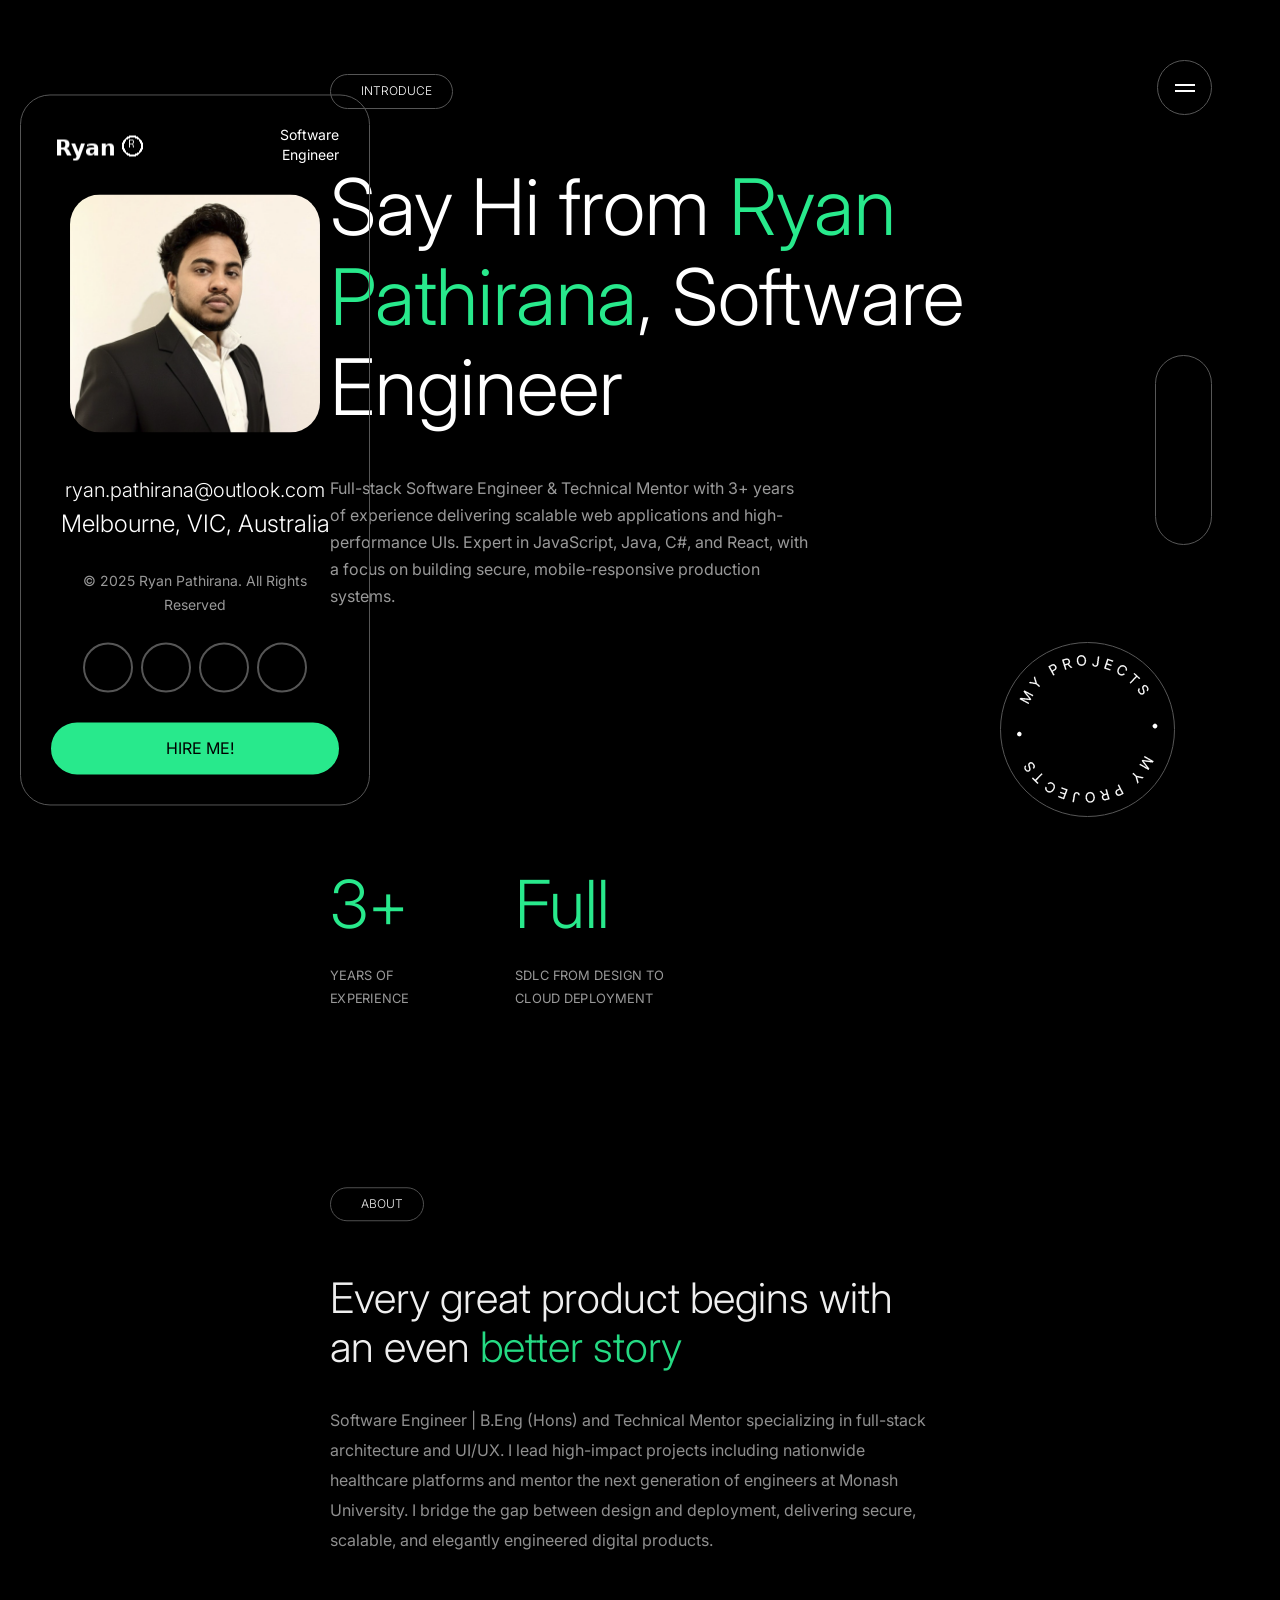
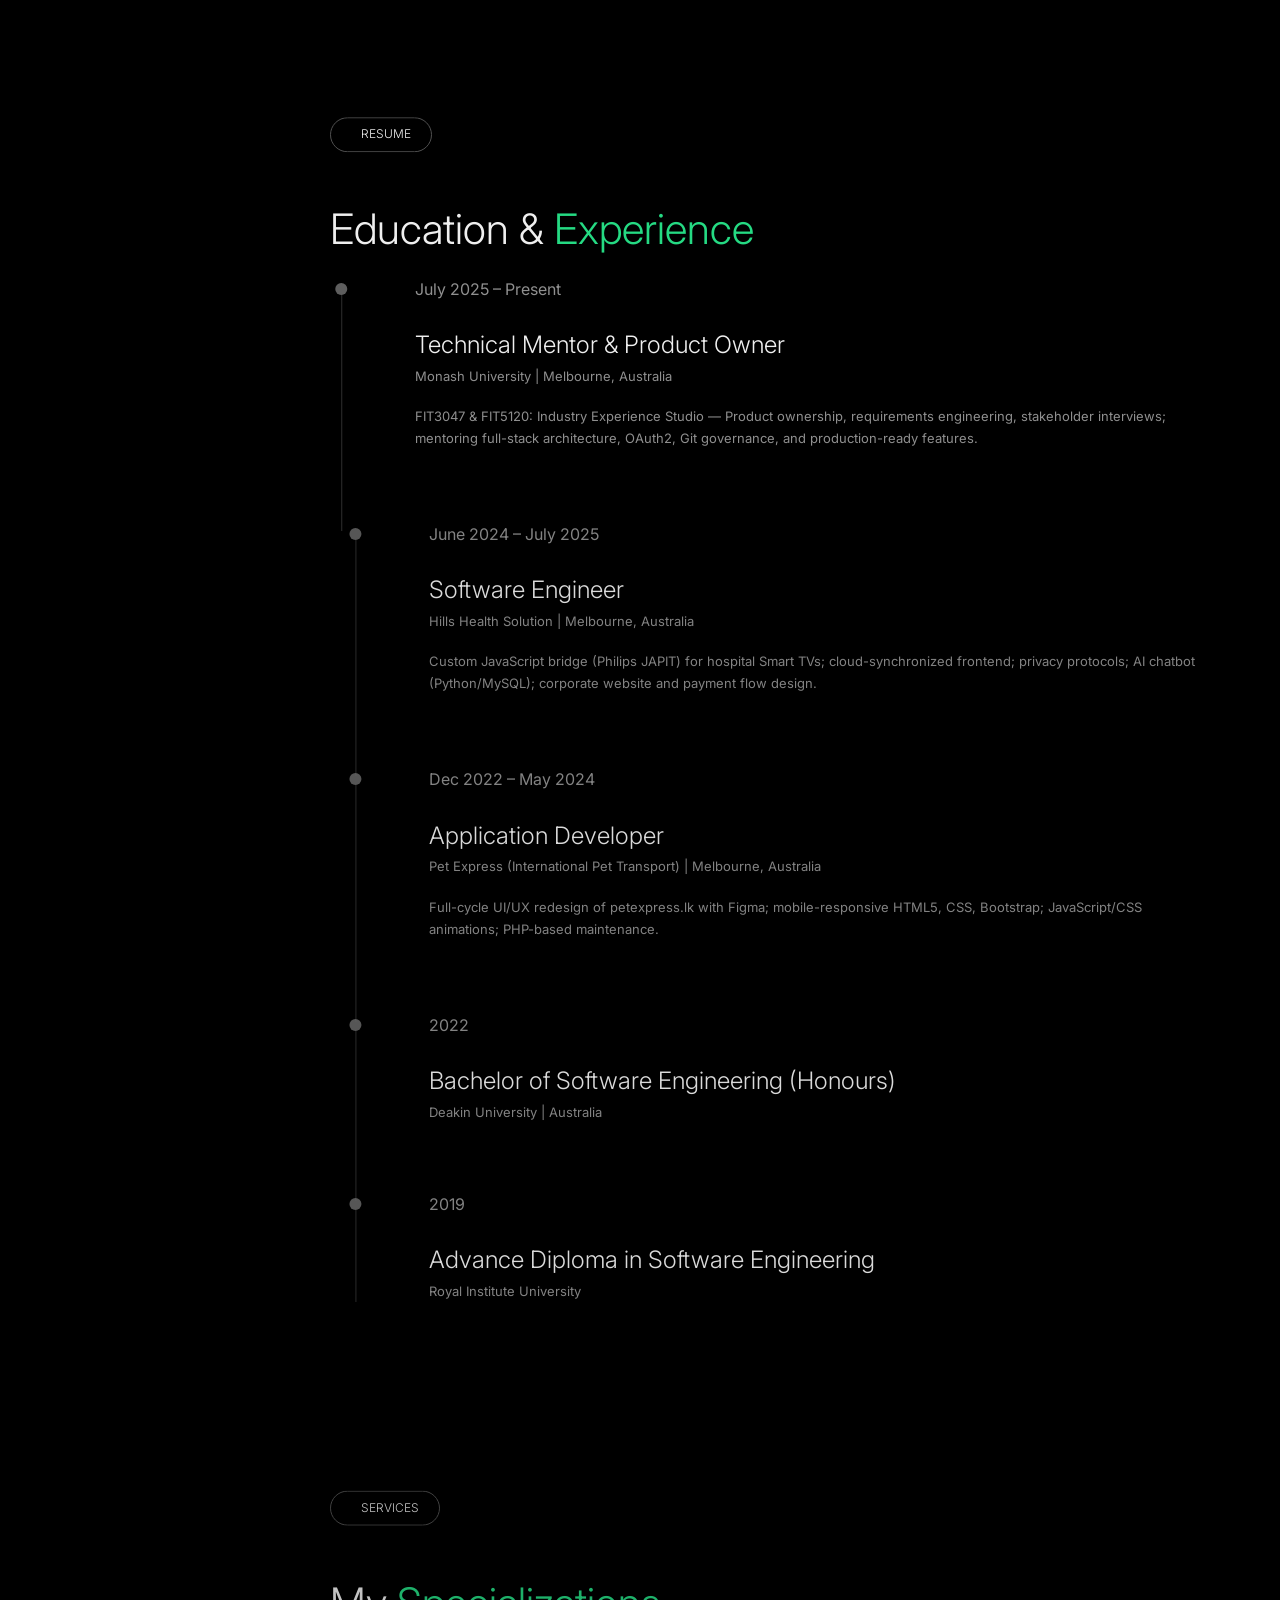
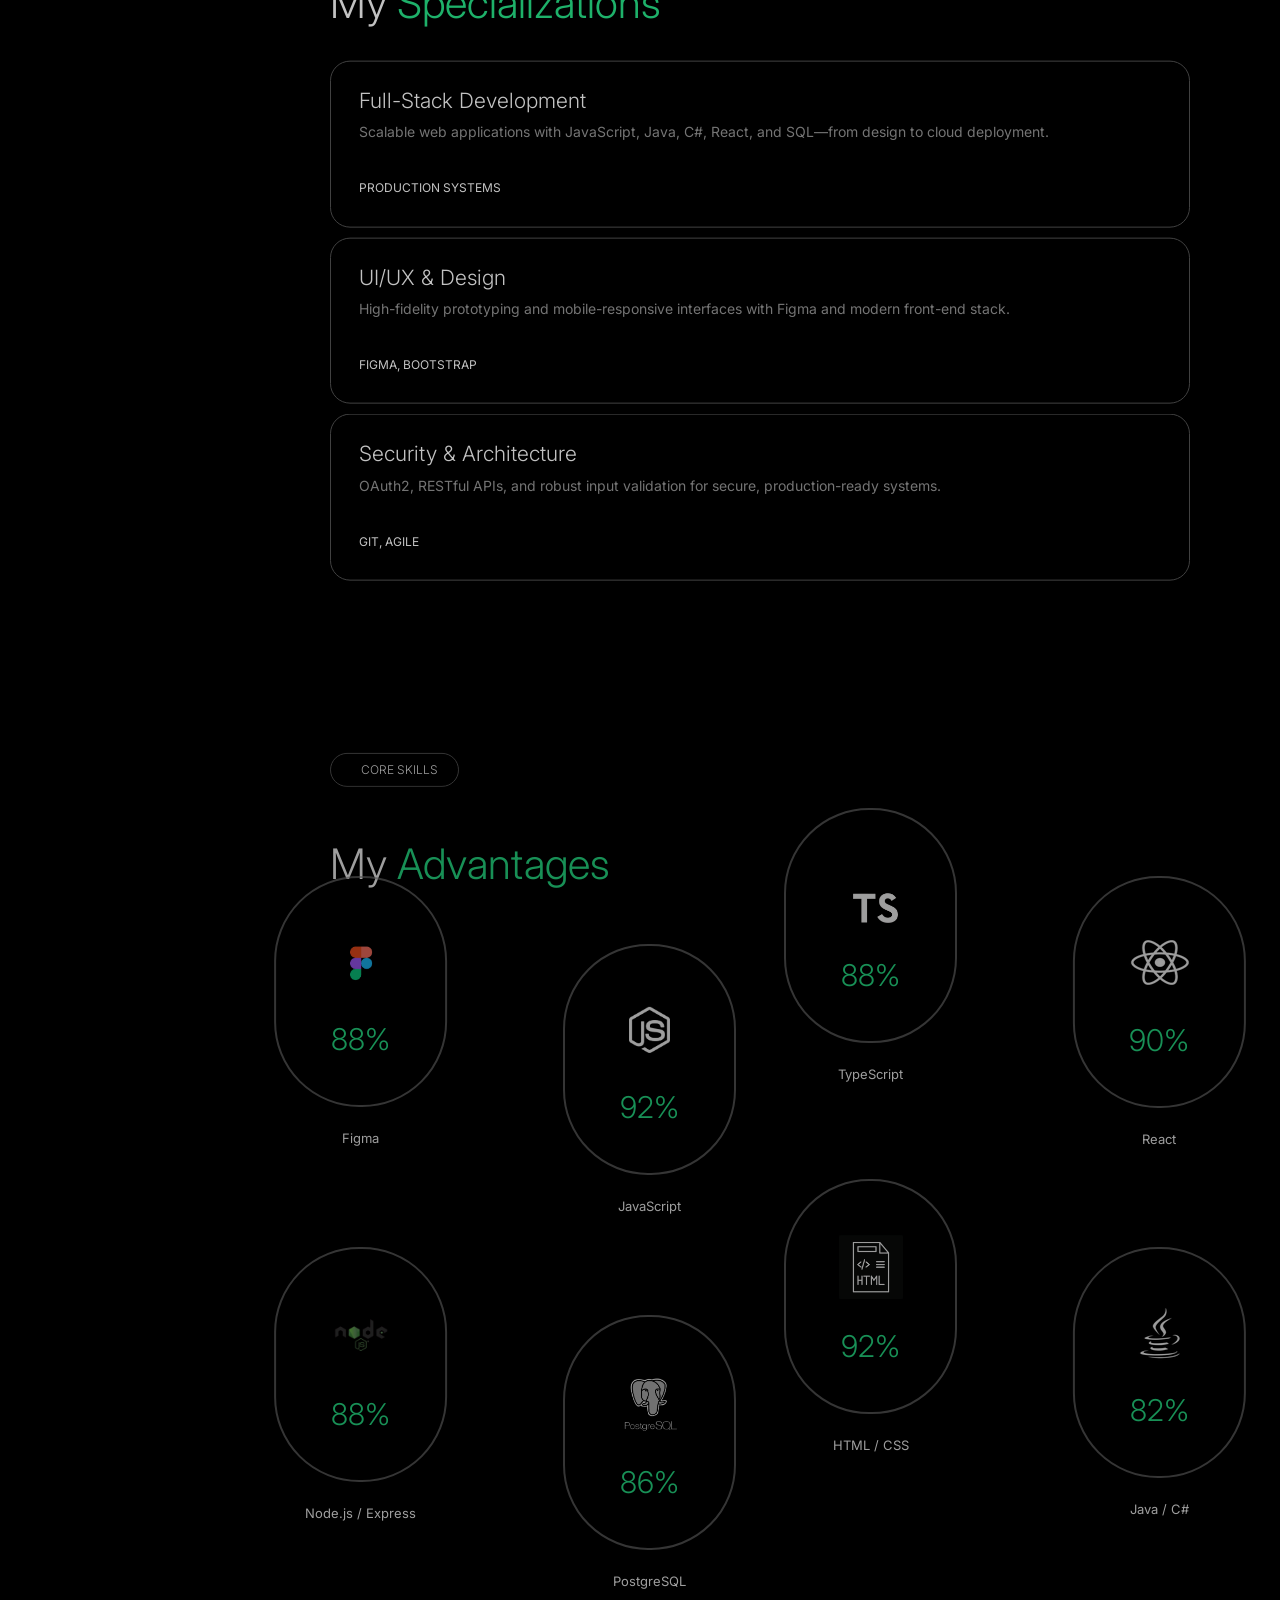
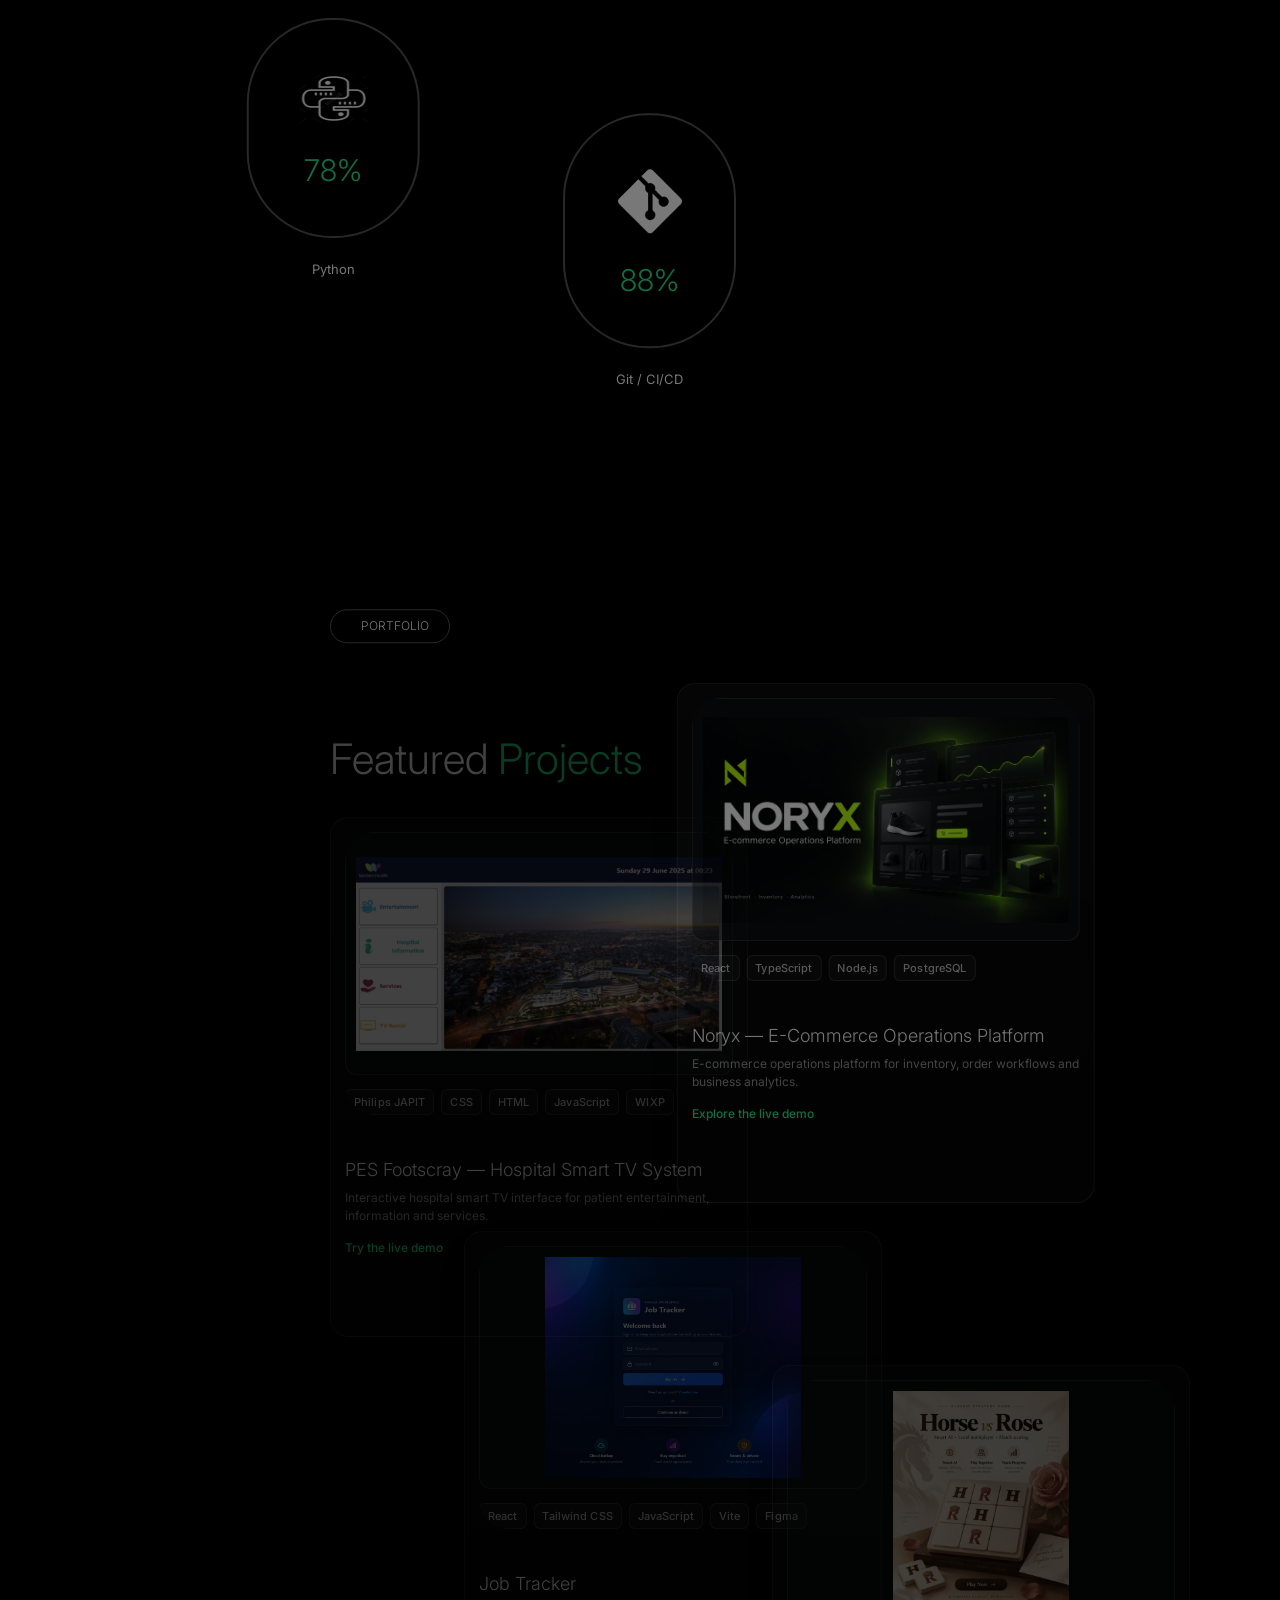
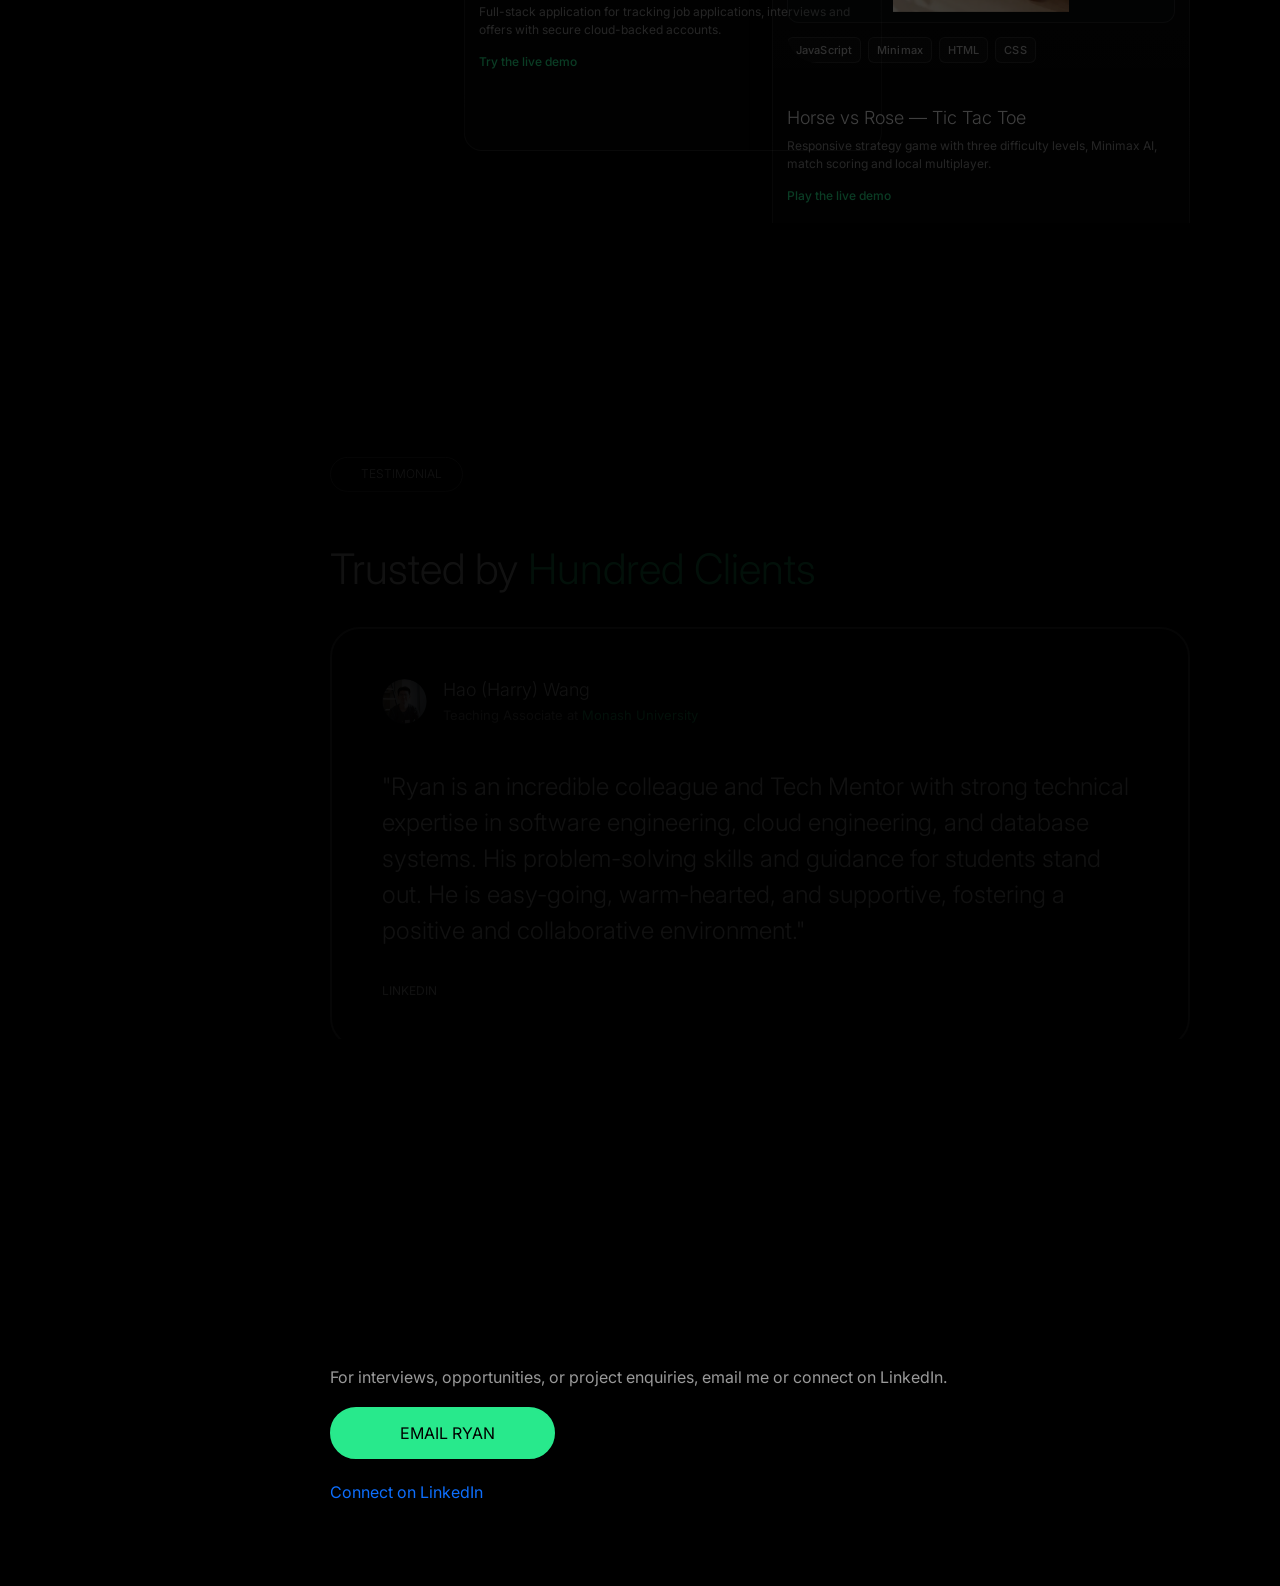
==== commit f458ed49: "Refine portfolio sizing" ====
--- a/mainfiles/portfolio.html
+++ b/mainfiles/portfolio.html
@@ -167,6 +167,95 @@
     }
     .portfolio-items .portfolio-item.unified-project .portfolio-item-inner > a {
         aspect-ratio: 4 / 3;
+    }
+}
+
+
+/* Refined desktop scale */
+@media (min-width: 992px) {
+    .content-width {
+        max-width: 860px;
+    }
+
+    .page-section {
+        padding-top: 72px;
+        padding-bottom: 72px;
+    }
+
+    .section-header {
+        margin-bottom: 34px;
+    }
+
+    .section-header h1,
+    .about-content h1,
+    .contact-area h1 {
+        font-size: 42px;
+        line-height: 1.15;
+    }
+
+    .home-content h1 {
+        font-size: 54px;
+        line-height: 1.08;
+    }
+
+    .home-content > p,
+    .about-content > p,
+    .contact-area p {
+        font-size: 16px;
+        line-height: 1.7;
+    }
+
+    .facts .left,
+    .facts .right,
+    .fact-item {
+        transform: scale(0.92);
+        transform-origin: left center;
+    }
+
+    .resume-item {
+        padding-bottom: 34px;
+    }
+
+    .resume-item h2,
+    .services-items .service-item h2 {
+        font-size: 21px;
+    }
+
+    .resume-item p,
+    .services-items .service-item p {
+        font-size: 14px;
+        line-height: 1.6;
+    }
+
+    .services-items .service-item {
+        padding: 26px 28px;
+    }
+
+    .skills .skill {
+        padding: 22px 12px;
+    }
+
+    .skills .skill .percent {
+        font-size: 28px;
+    }
+
+    .skills .skill .name {
+        font-size: 13px;
+    }
+
+    .portfolio-items .portfolio-item.unified-project h2 {
+        font-size: 18px;
+    }
+
+    .portfolio-items .portfolio-item.unified-project .project-description,
+    .portfolio-items .portfolio-item.unified-project .project-demo a {
+        font-size: 12px;
+    }
+
+    .testimonial-area,
+    .contact-area {
+        padding-top: 64px;
+        padding-bottom: 64px;
     }
 }
 
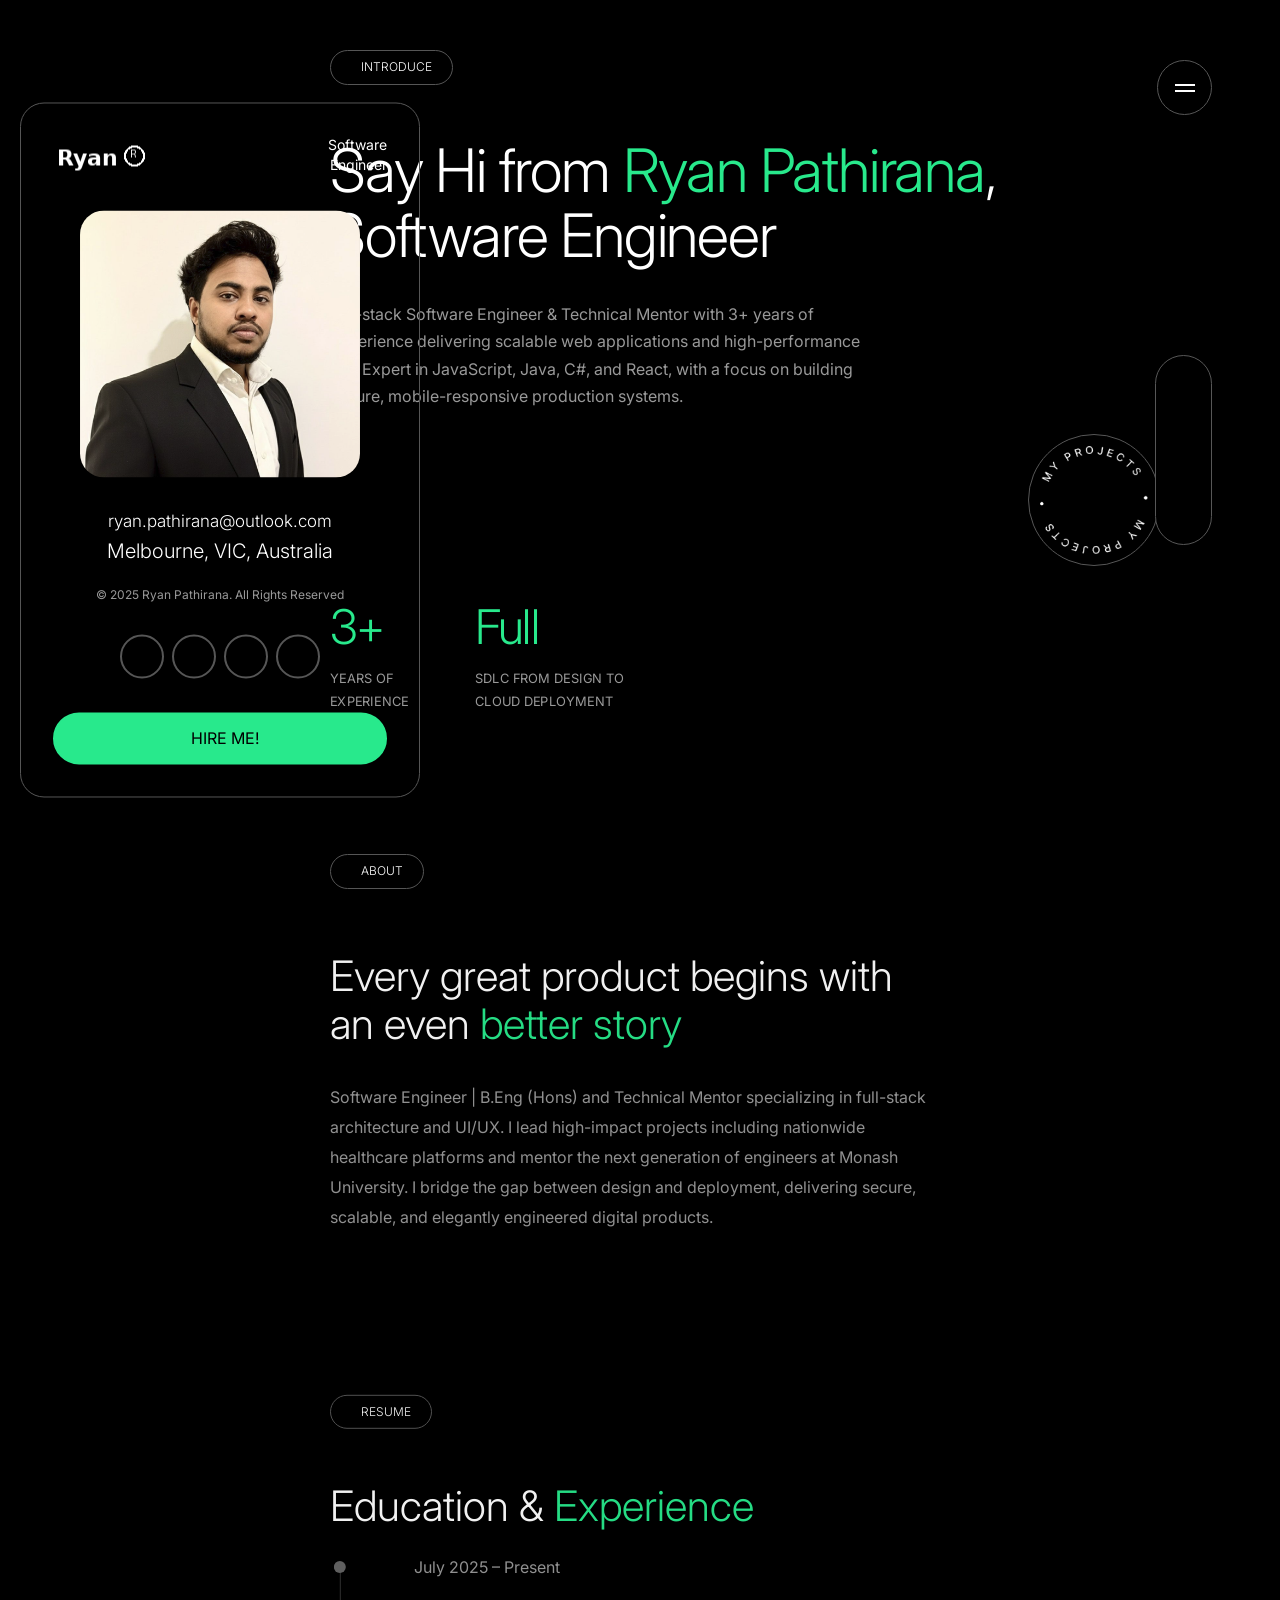
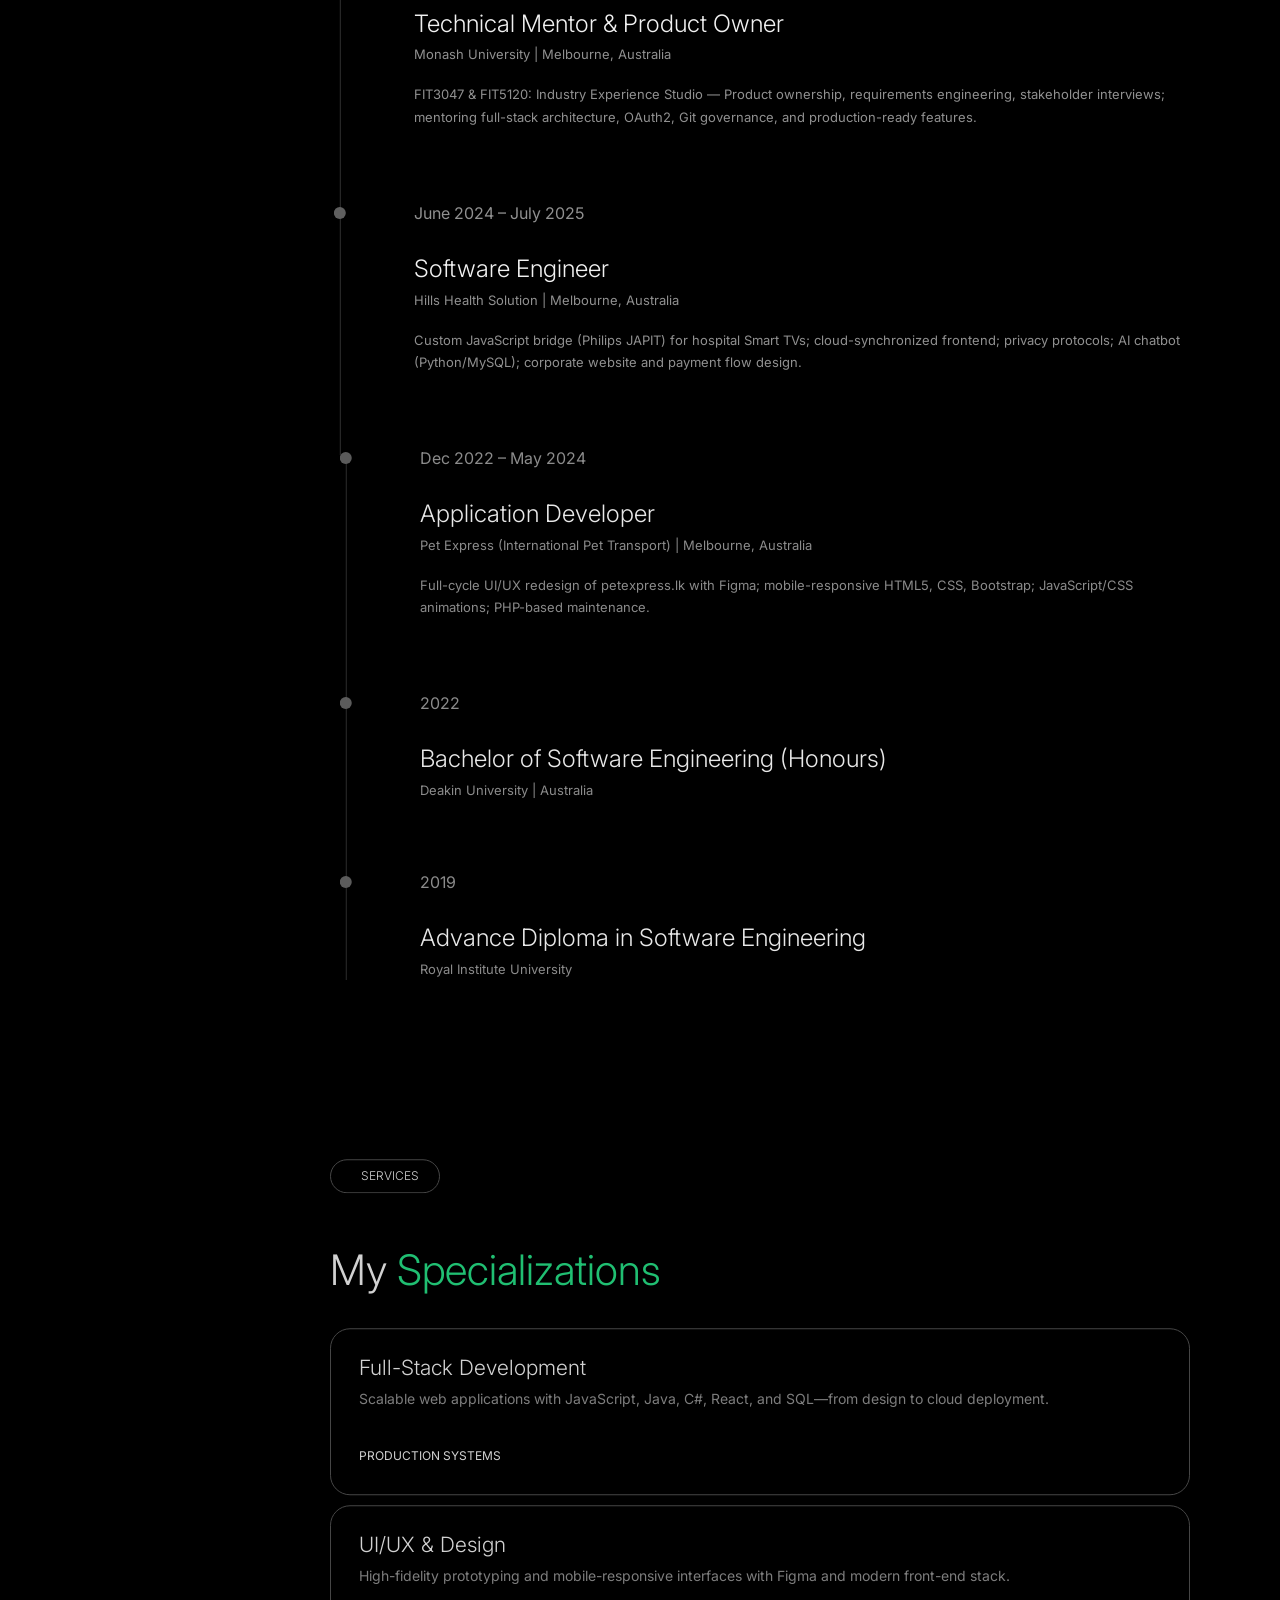
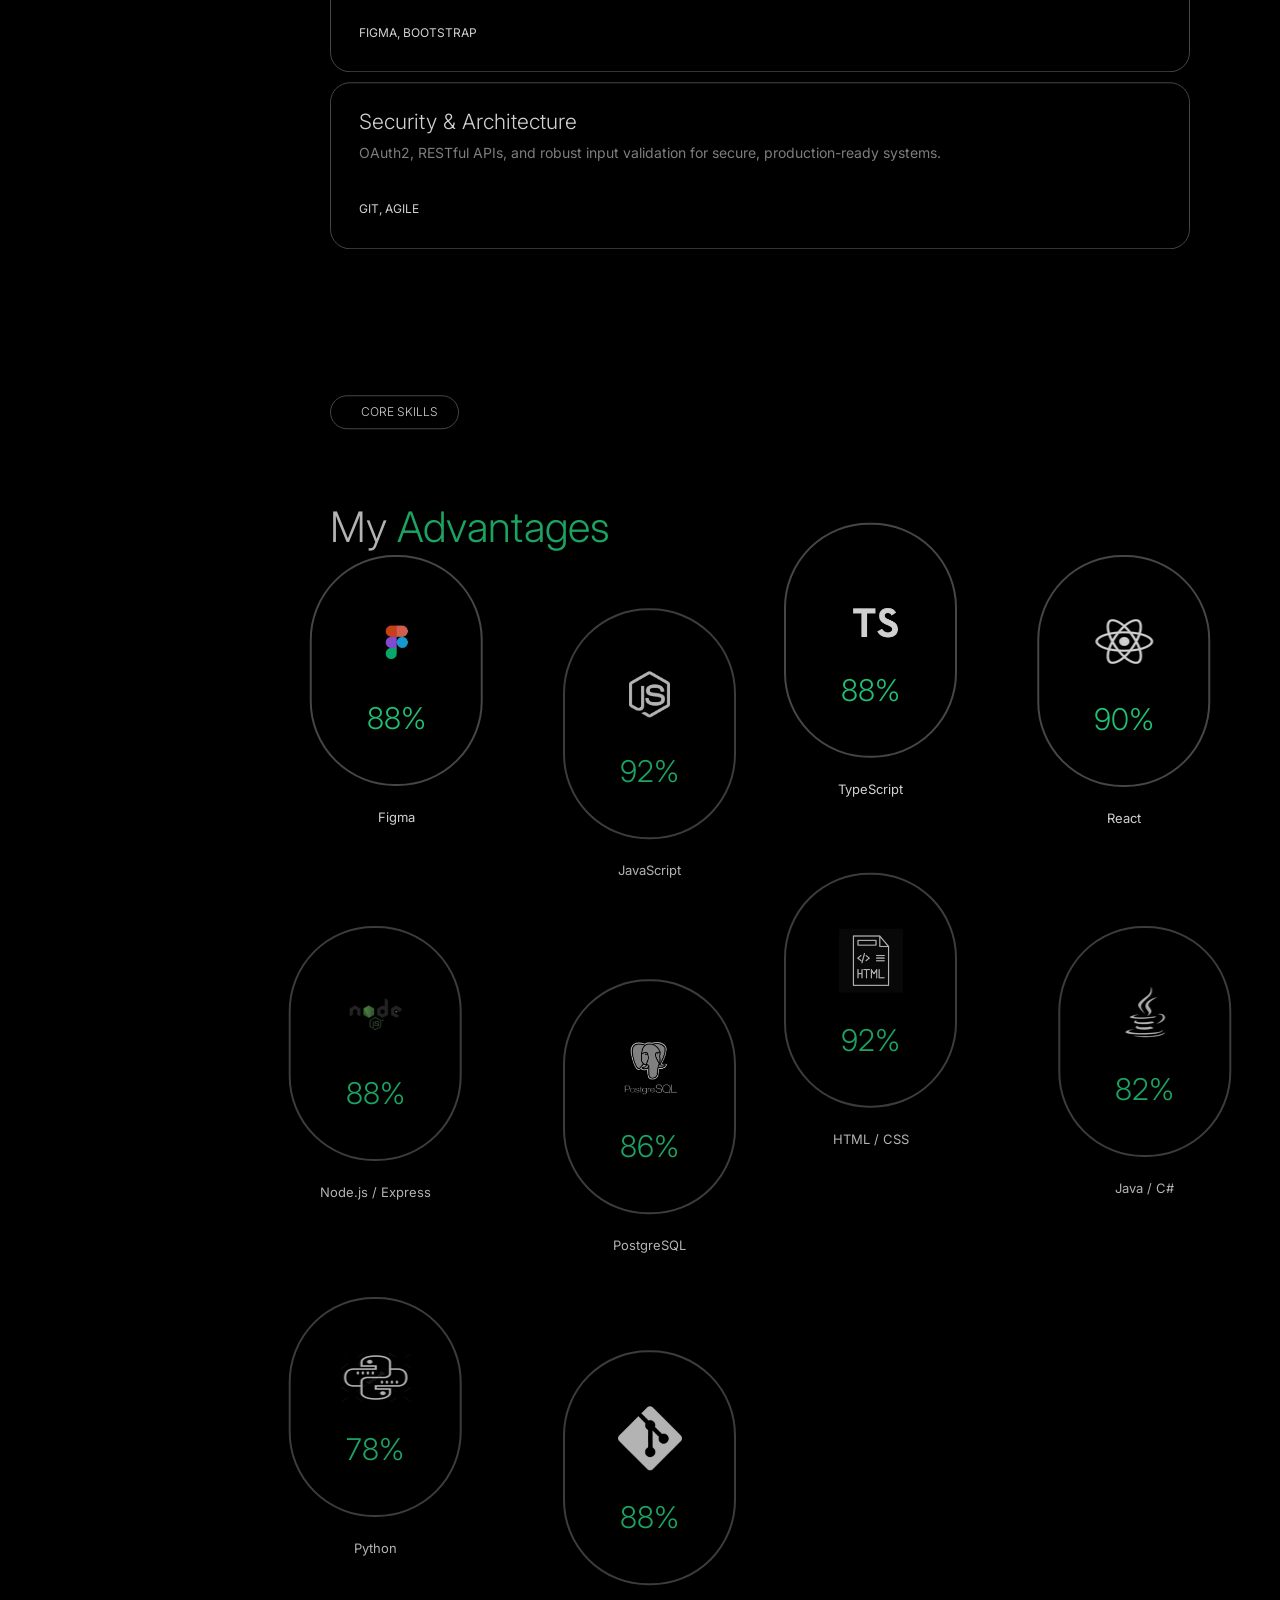
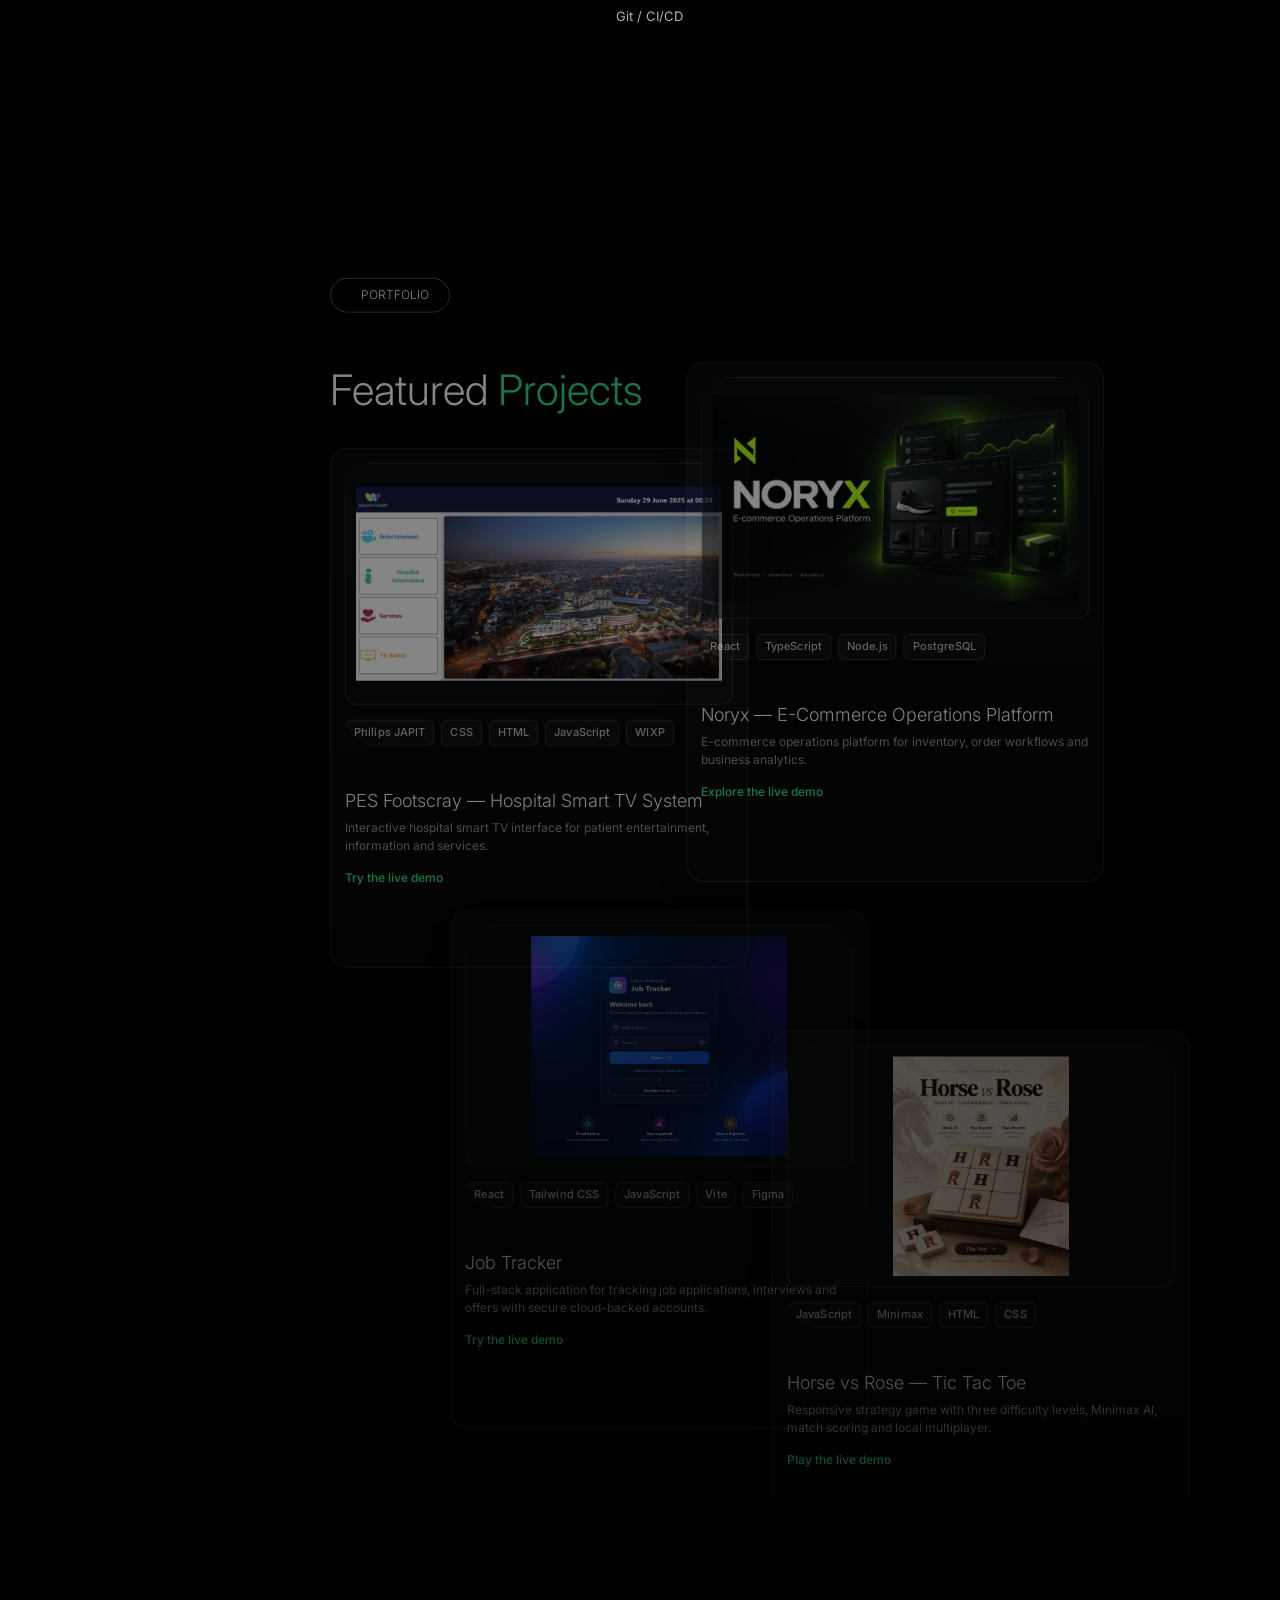
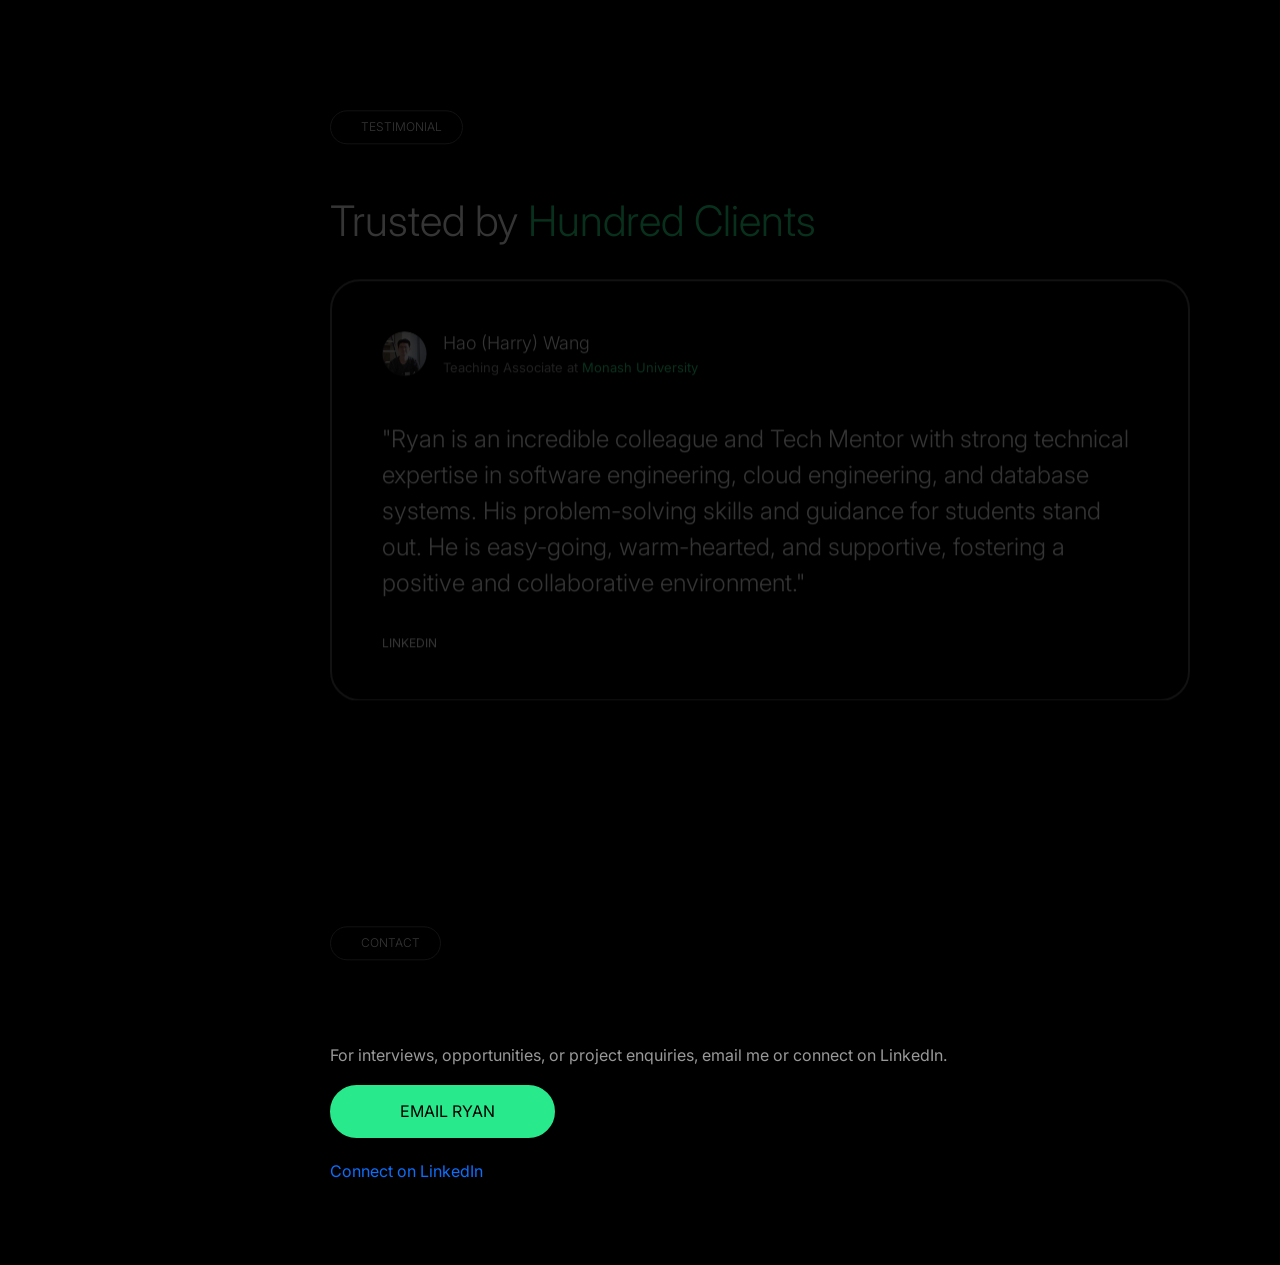
==== commit ce01c535: "Compact hero layout" ====
--- a/mainfiles/portfolio.html
+++ b/mainfiles/portfolio.html
@@ -256,6 +256,99 @@
     .contact-area {
         padding-top: 64px;
         padding-bottom: 64px;
+    }
+}
+
+
+/* Compact desktop hero */
+@media (min-width: 1200px) {
+    .left-sidebar {
+        max-width: 400px;
+        padding: 32px;
+        border-radius: 24px;
+    }
+
+    .left-sidebar .sidebar-header {
+        margin-bottom: 36px;
+    }
+
+    .left-sidebar > img.me {
+        max-width: 280px;
+        margin: 0 auto 34px;
+        border-radius: 24px;
+    }
+
+    .left-sidebar h2 {
+        font-size: 20px;
+    }
+
+    .left-sidebar .email {
+        font-size: 17px;
+    }
+
+    .left-sidebar .address {
+        margin-bottom: 22px;
+    }
+
+    .left-sidebar .copyright {
+        font-size: 12px;
+        margin-bottom: 28px;
+    }
+
+    .left-sidebar .social-profile {
+        margin-bottom: 34px;
+    }
+
+    .left-sidebar .social-profile li a {
+        width: 44px;
+        height: 44px;
+        line-height: 40px;
+        font-size: 17px;
+    }
+
+    .hero-section {
+        padding: 48px 0;
+    }
+
+    .hero-section .hero-content h1 {
+        max-width: 760px;
+        font-size: 60px;
+        line-height: 1.08;
+        margin-bottom: 28px;
+        letter-spacing: -1.2px;
+    }
+
+    .hero-section .hero-content > p {
+        max-width: 560px;
+        font-size: 16px;
+        line-height: 1.7;
+        margin-bottom: 24px;
+    }
+
+    .hero-section .hero-content .go-to-project-btn {
+        width: 132px;
+        height: 132px;
+        margin-right: 30px;
+    }
+
+    .hero-section .hero-content .go-to-project-btn img {
+        width: 108px;
+        height: 108px;
+    }
+
+    .hero-section .hero-content .go-to-project-btn i {
+        font-size: 30px;
+    }
+
+    .hero-section .hero-content .facts {
+        gap: 60px;
+        margin-top: 34px;
+    }
+
+    .hero-section .hero-content .facts h1 {
+        font-size: 52px;
+        line-height: 48px;
+        margin-bottom: 20px;
     }
 }
 
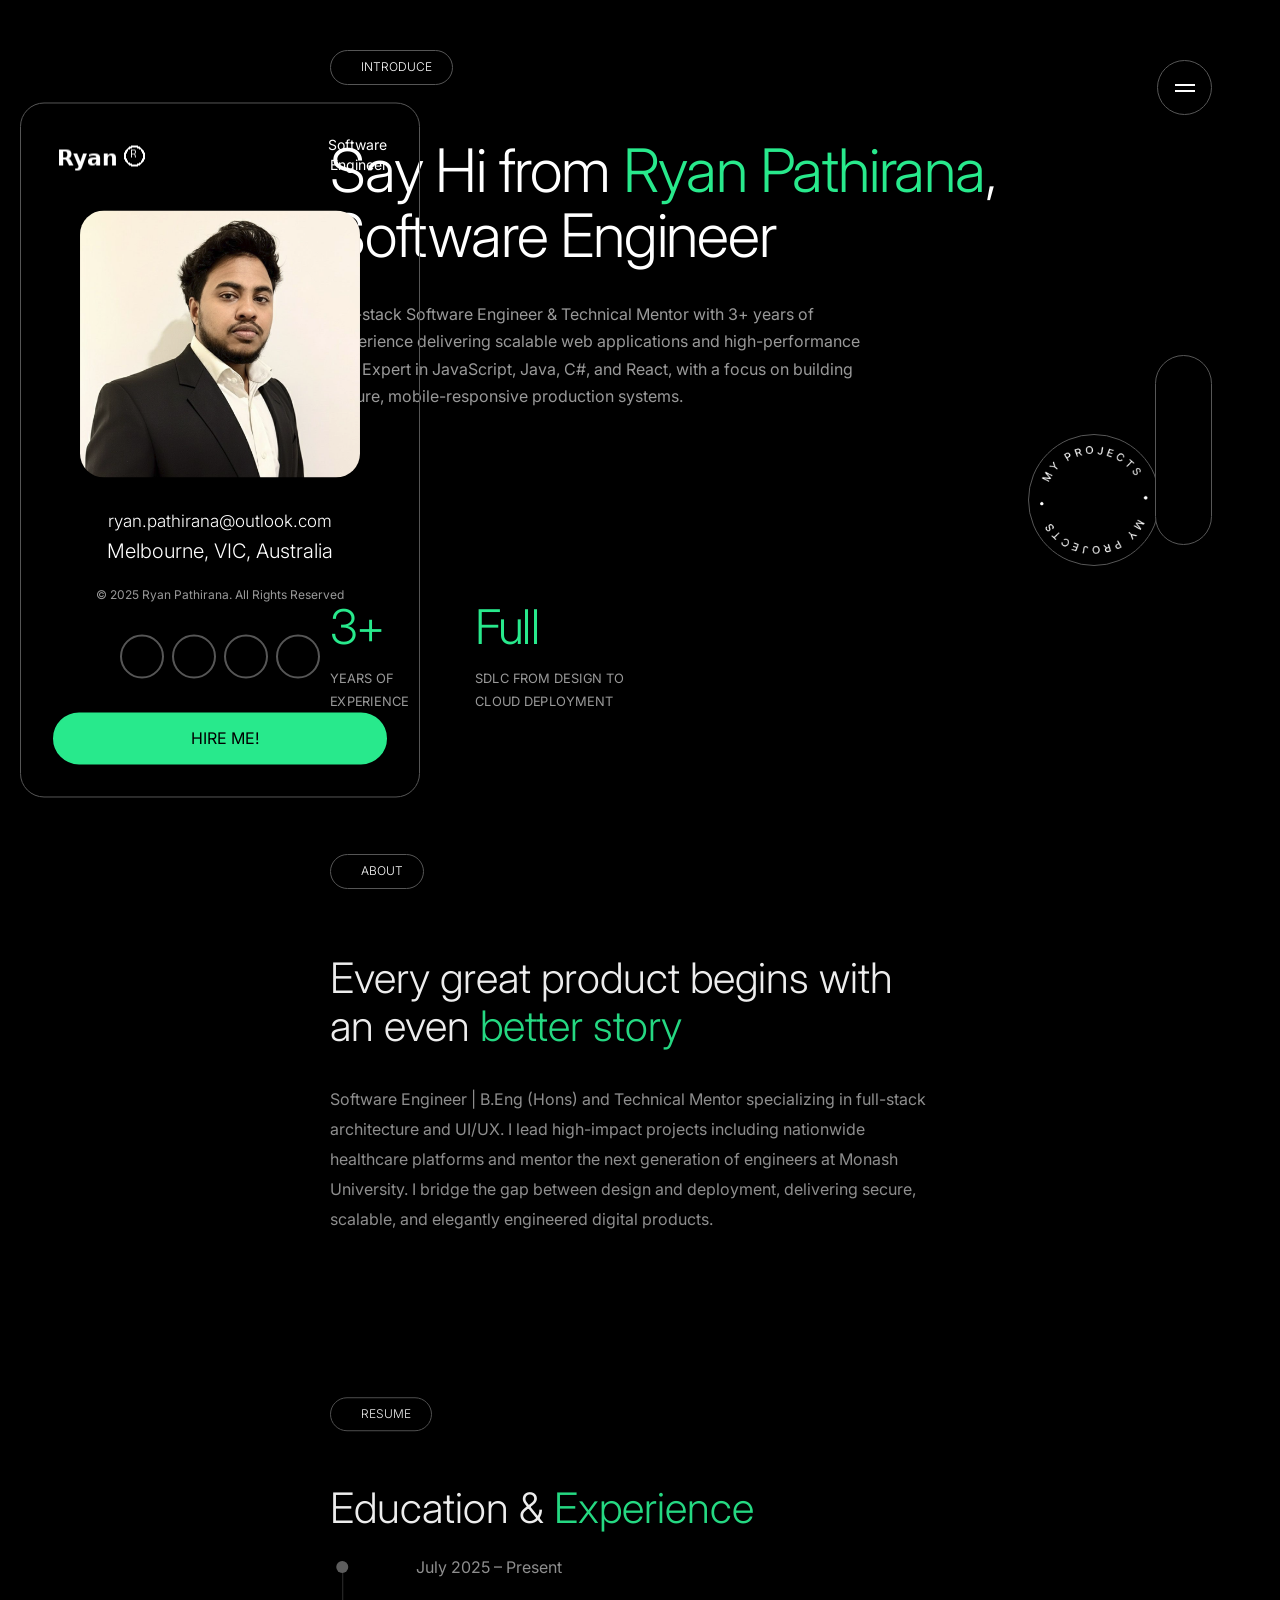
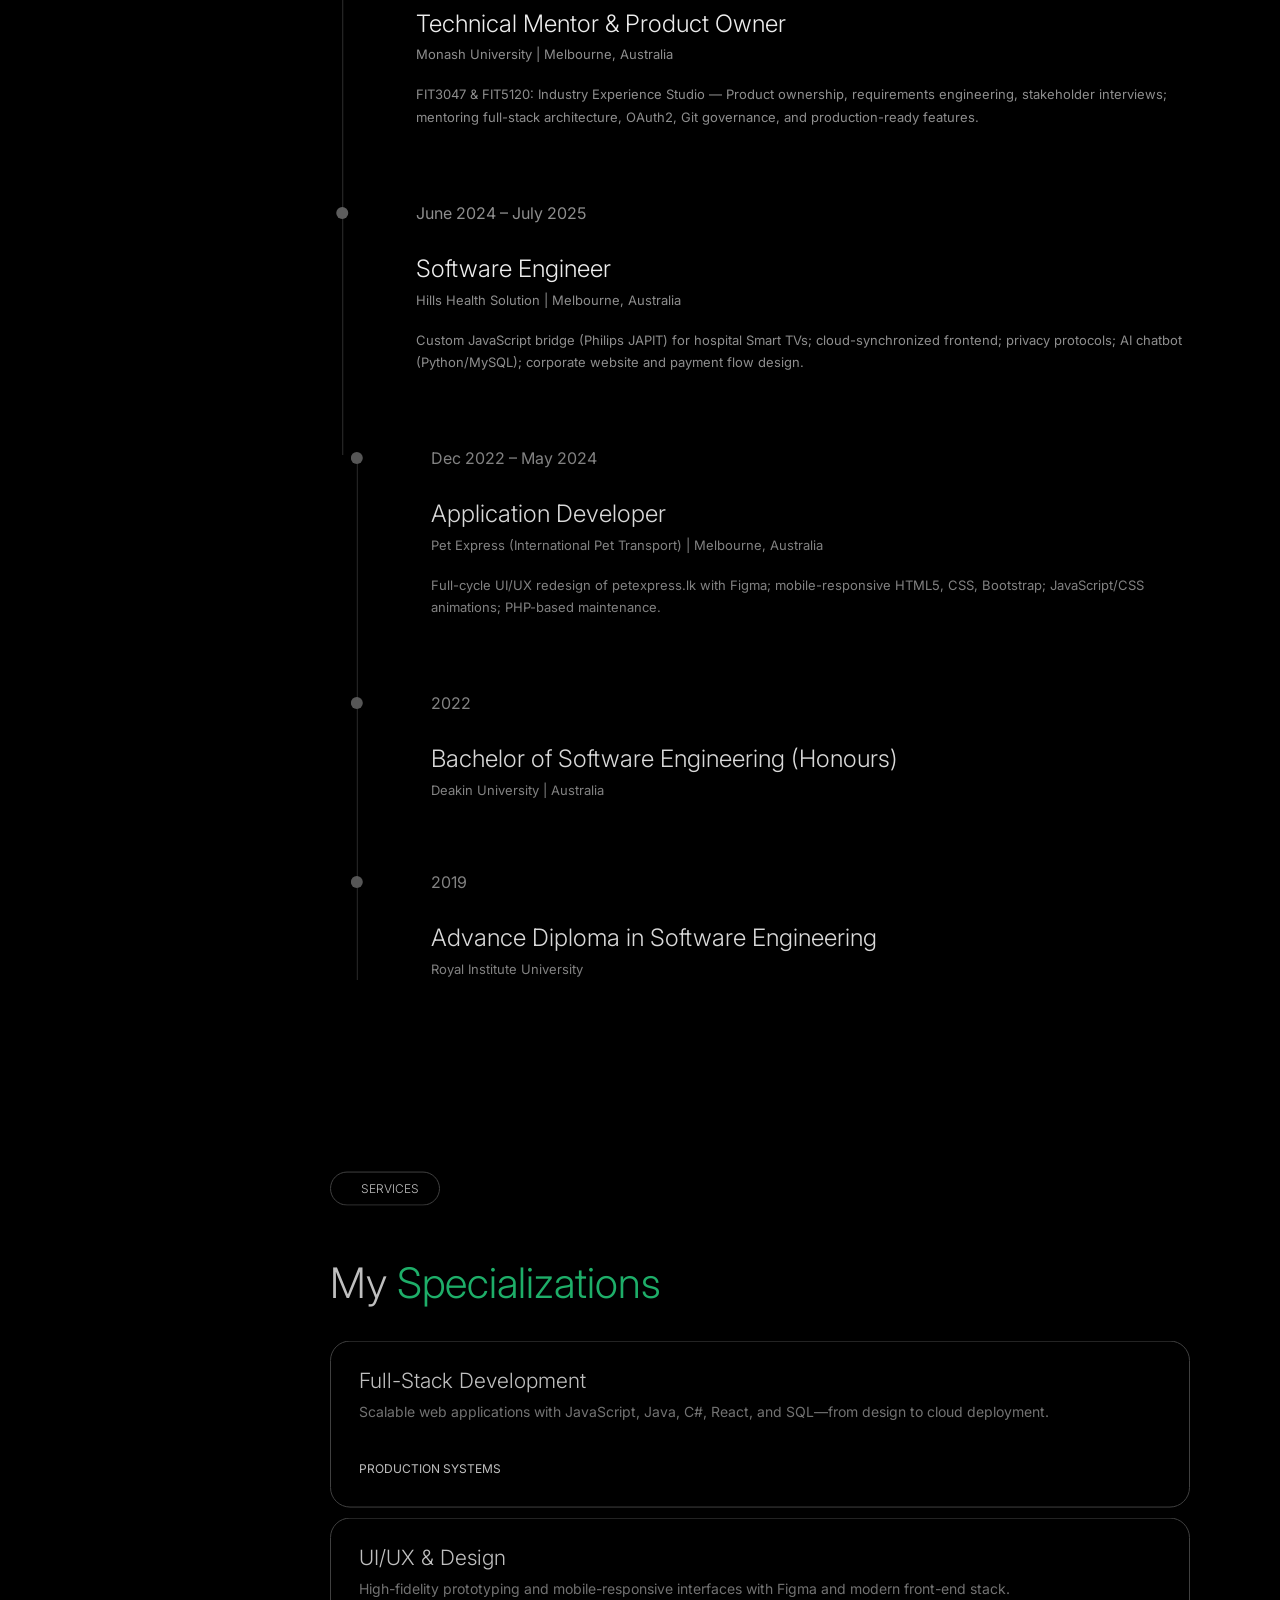
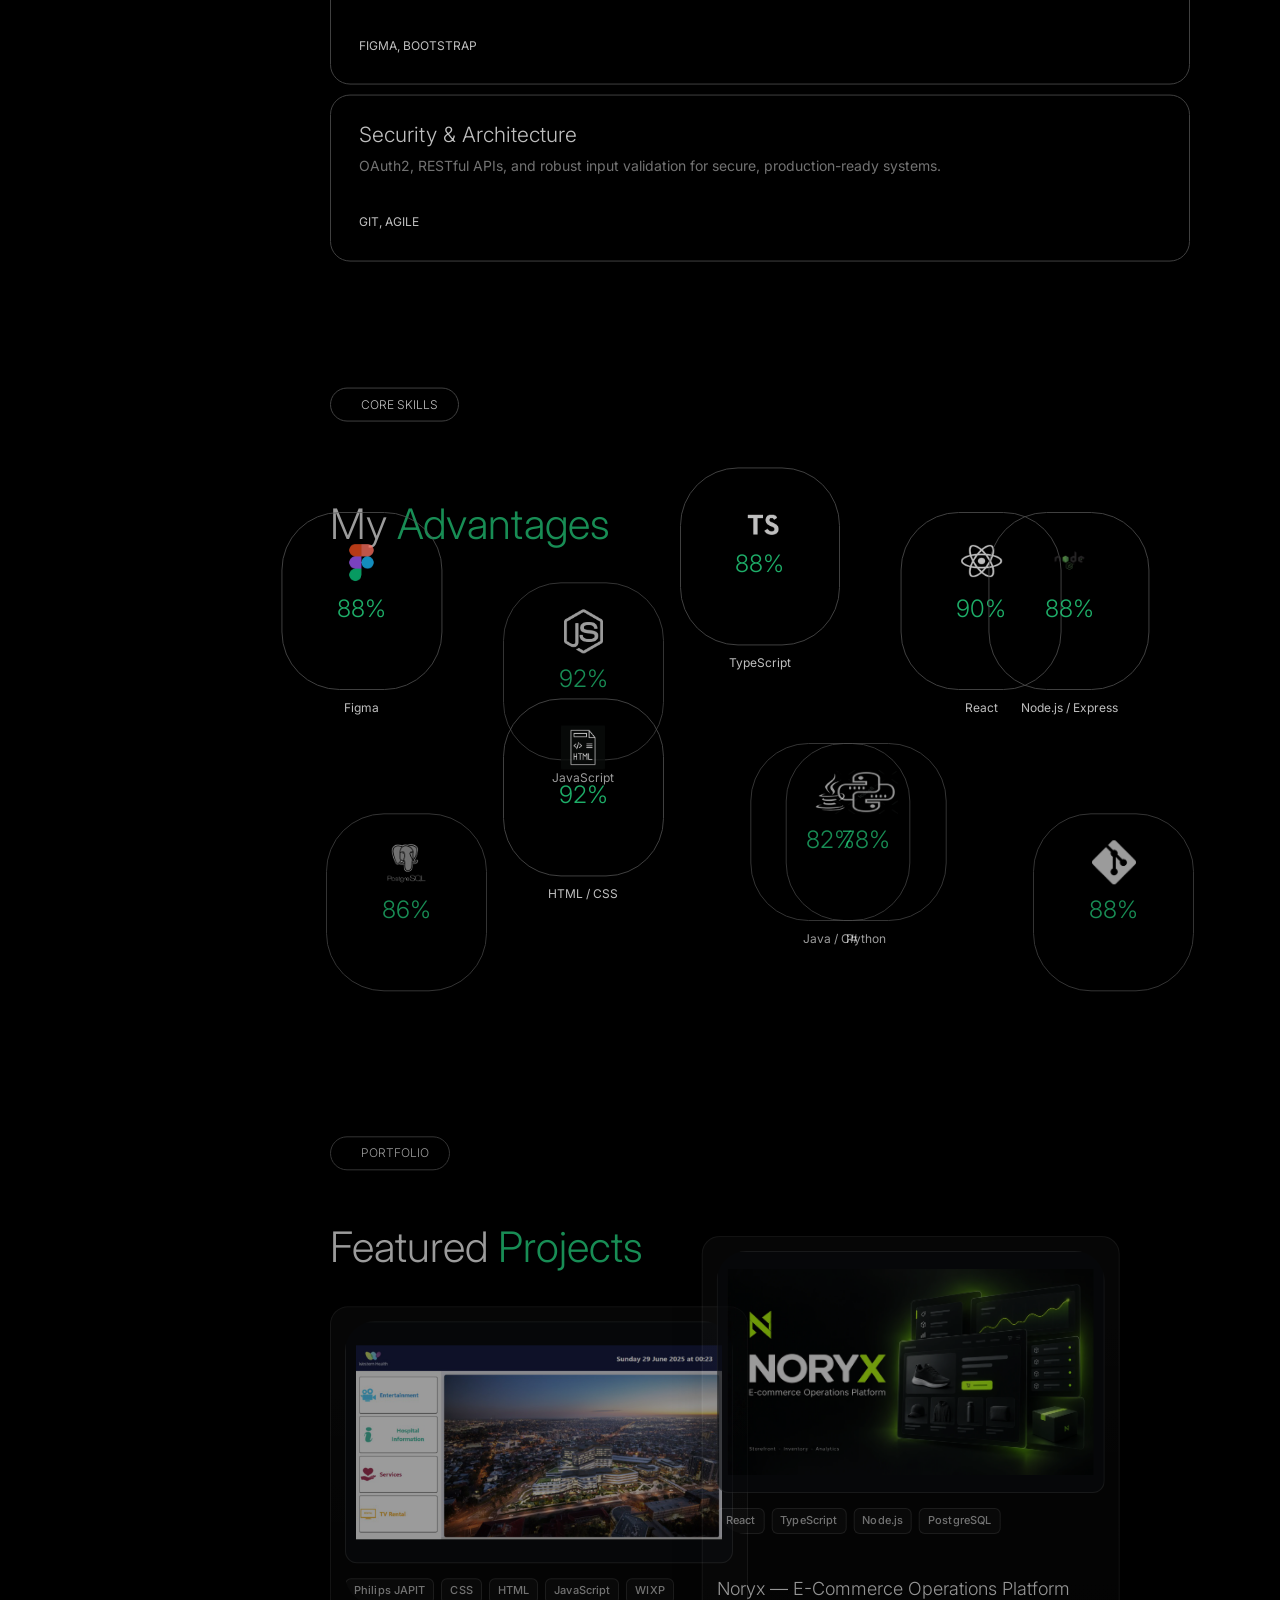
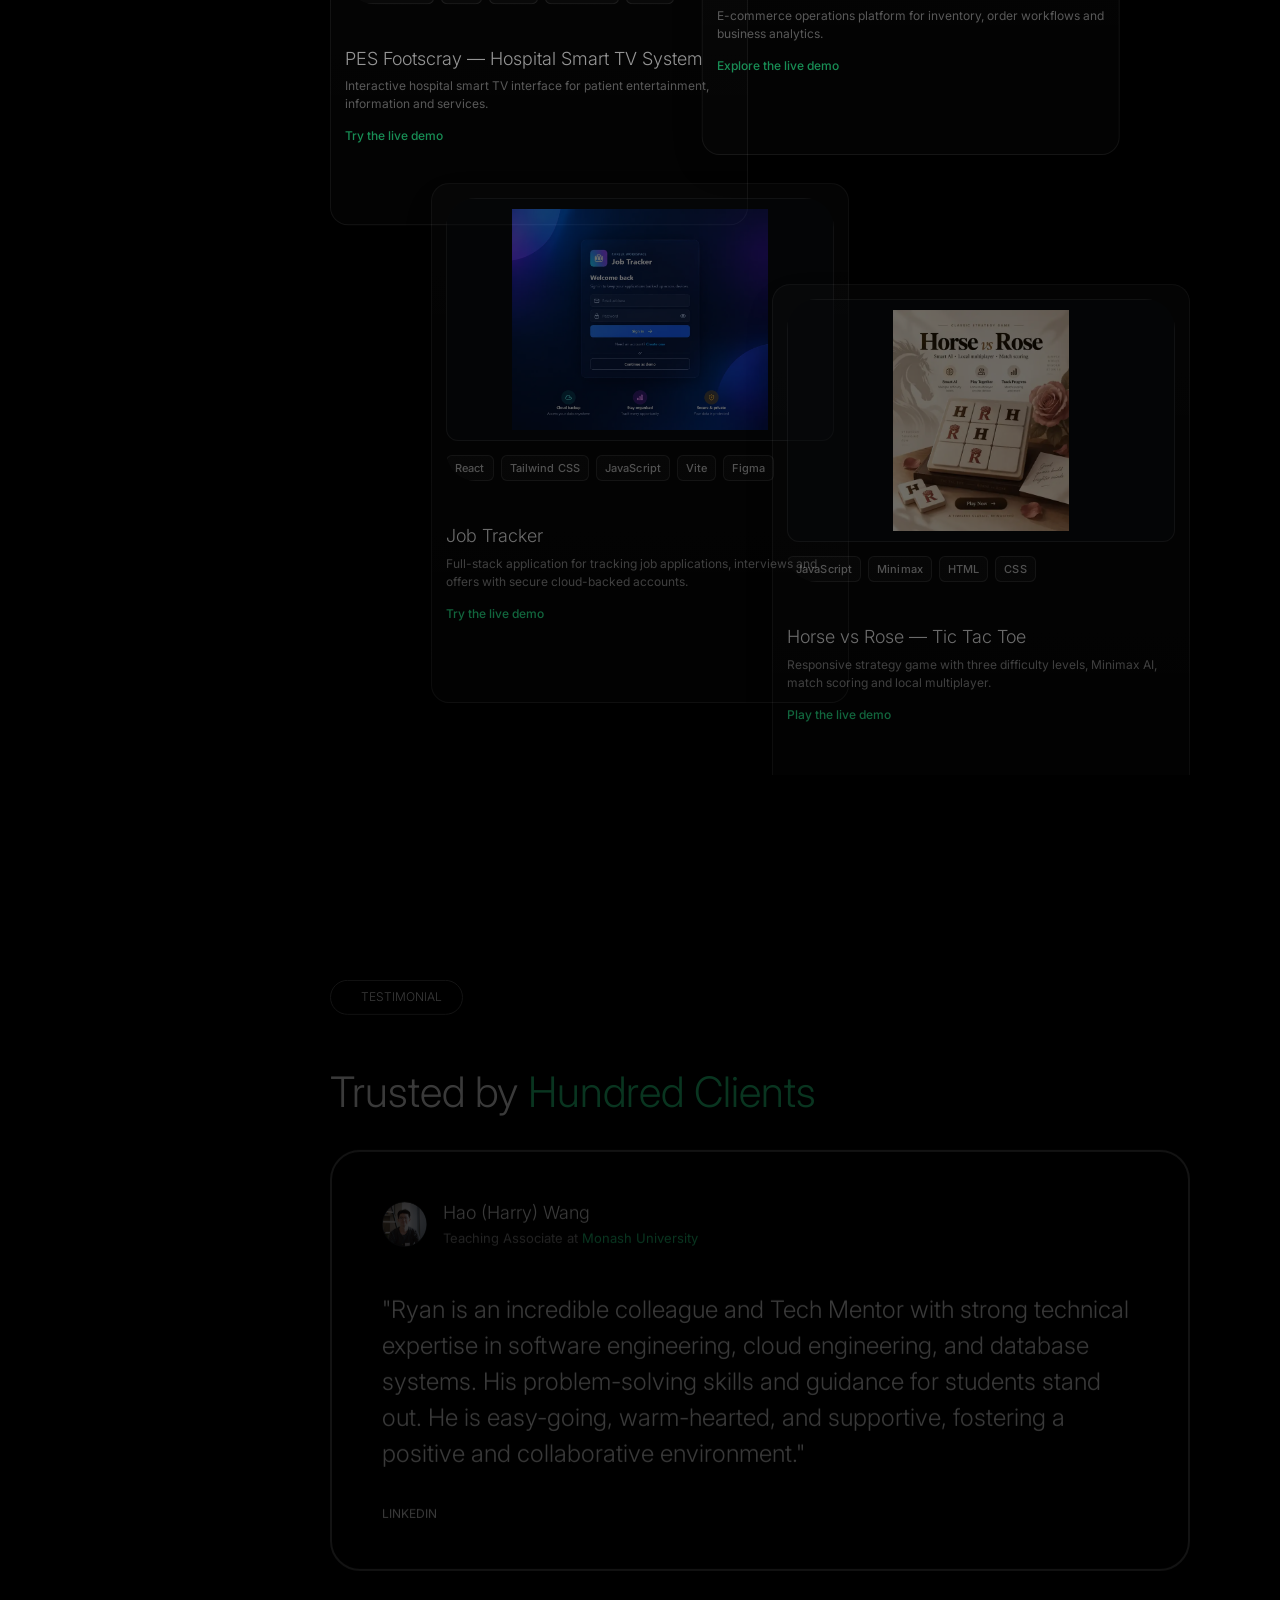
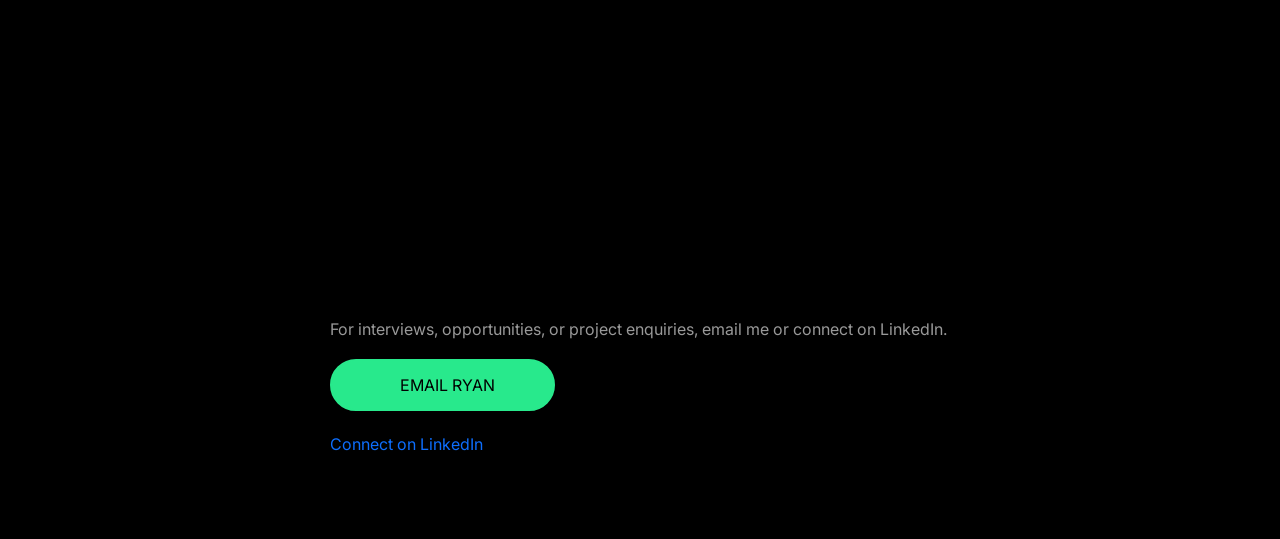
==== commit aa18ec56: "Compact skills grid" ====
--- a/mainfiles/portfolio.html
+++ b/mainfiles/portfolio.html
@@ -349,6 +349,63 @@
         font-size: 52px;
         line-height: 48px;
         margin-bottom: 20px;
+    }
+}
+
+
+/* Compact skills grid */
+@media (min-width: 992px) {
+    .skills-area {
+        padding-top: 52px;
+        padding-bottom: 26px;
+    }
+
+    .skills-area .section-header {
+        margin-bottom: 22px;
+    }
+
+    .skills.row {
+        row-gap: 8px;
+    }
+
+    .skills.row > .col-md-3 {
+        flex: 0 0 20%;
+        max-width: 20%;
+        padding-left: 8px;
+        padding-right: 8px;
+    }
+
+    .skills .skill {
+        margin-bottom: 20px;
+        padding: 0;
+    }
+
+    .skills .skill .skill-inner {
+        min-height: 178px;
+        padding: 26px 8px 22px;
+        margin-bottom: 10px;
+        border-width: 1px;
+        border-radius: 58px;
+    }
+
+    .skills .skill .skill-inner img {
+        width: auto !important;
+        max-width: 68px;
+        height: 44px !important;
+        margin: 0 auto 14px;
+        object-fit: contain;
+    }
+
+    .skills .skill .skill-inner h1,
+    .skills .skill .percent {
+        font-size: 24px;
+        line-height: 1;
+    }
+
+    .skills .skill p,
+    .skills .skill .name {
+        font-size: 12px;
+        line-height: 1.25;
     }
 }
 
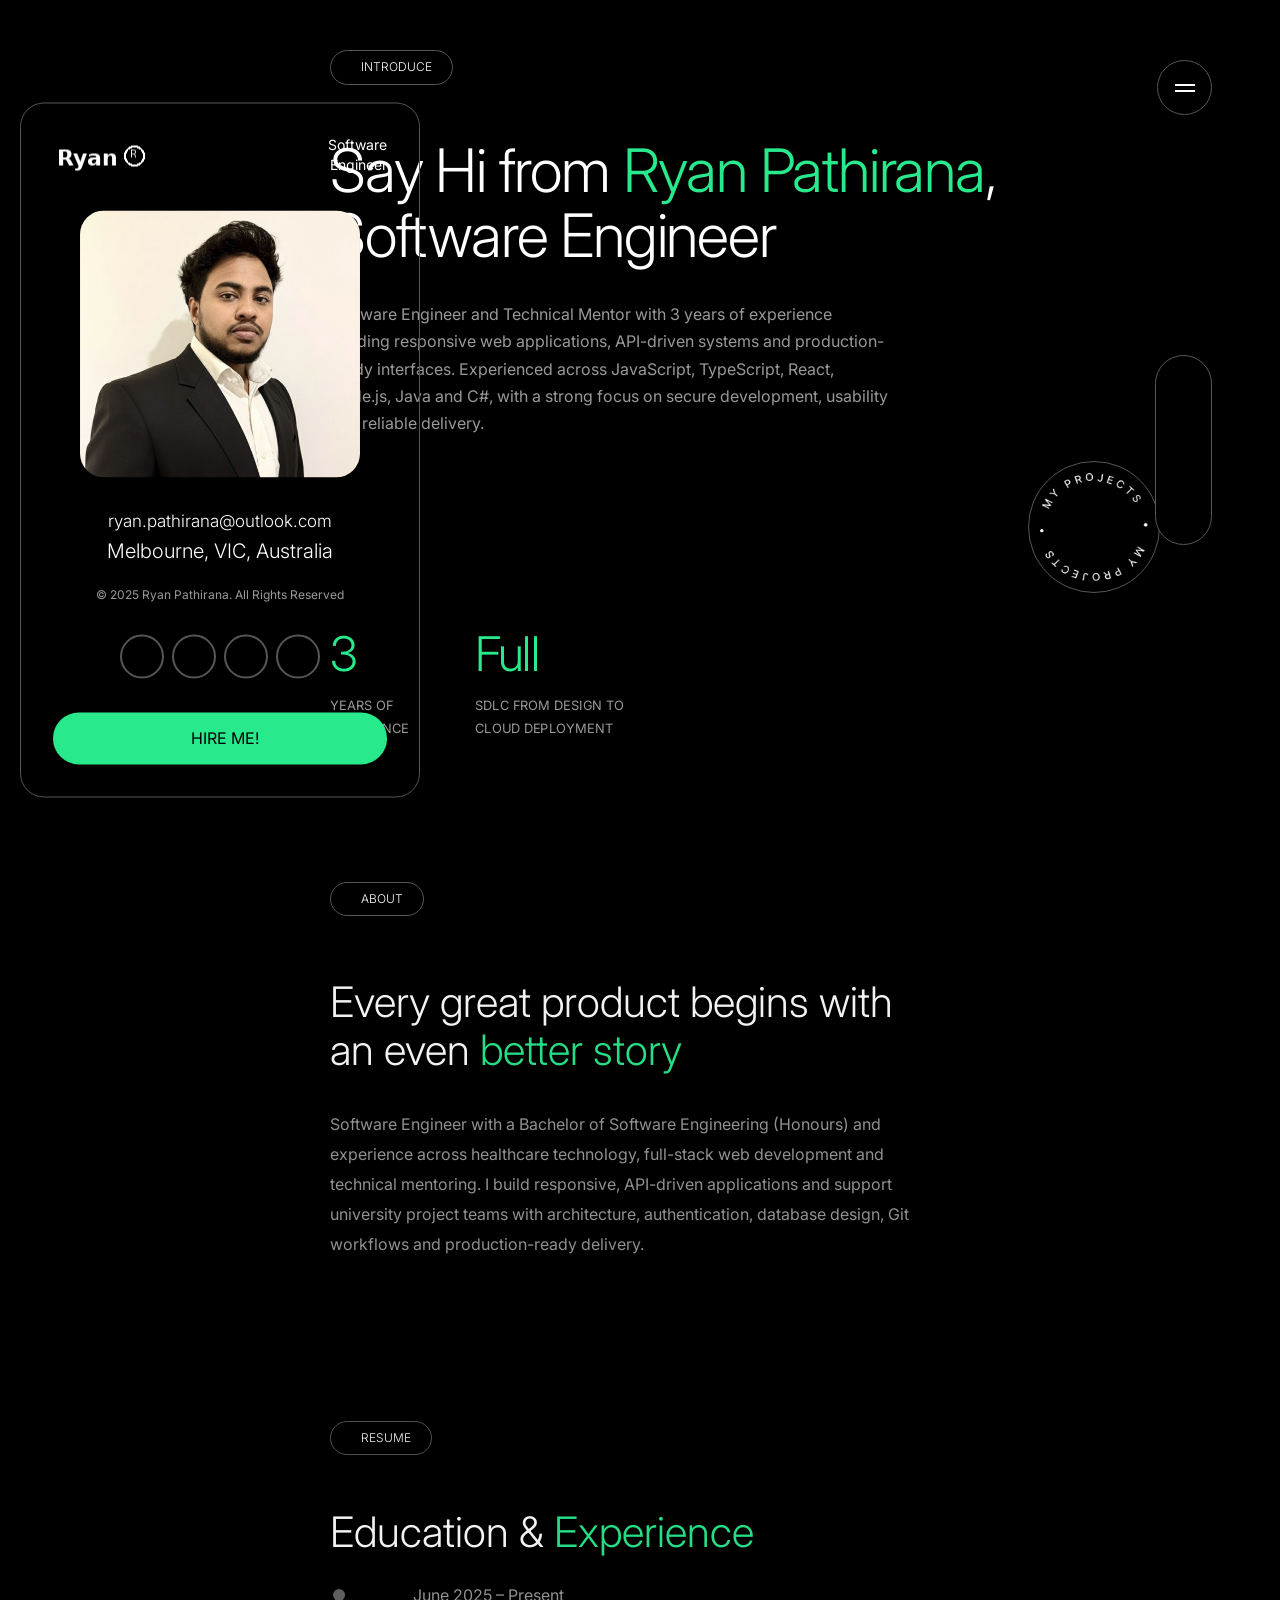
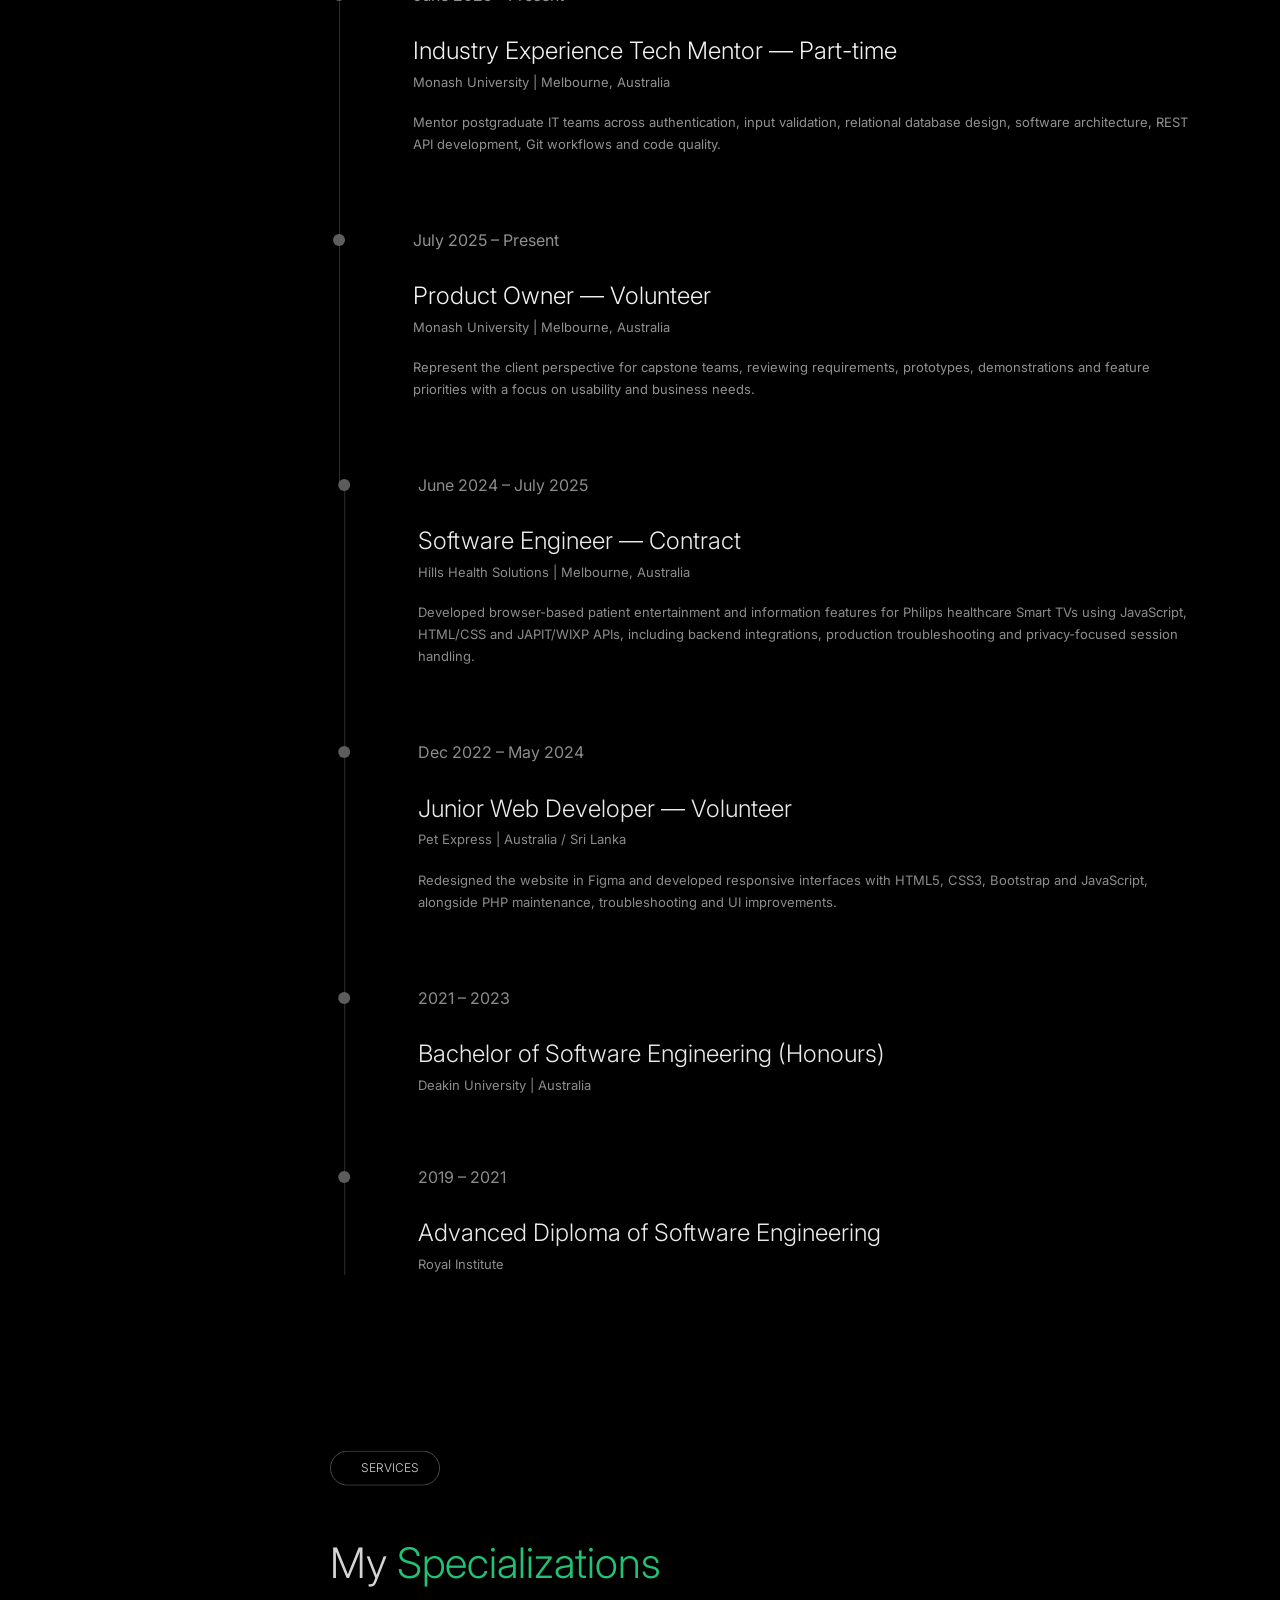
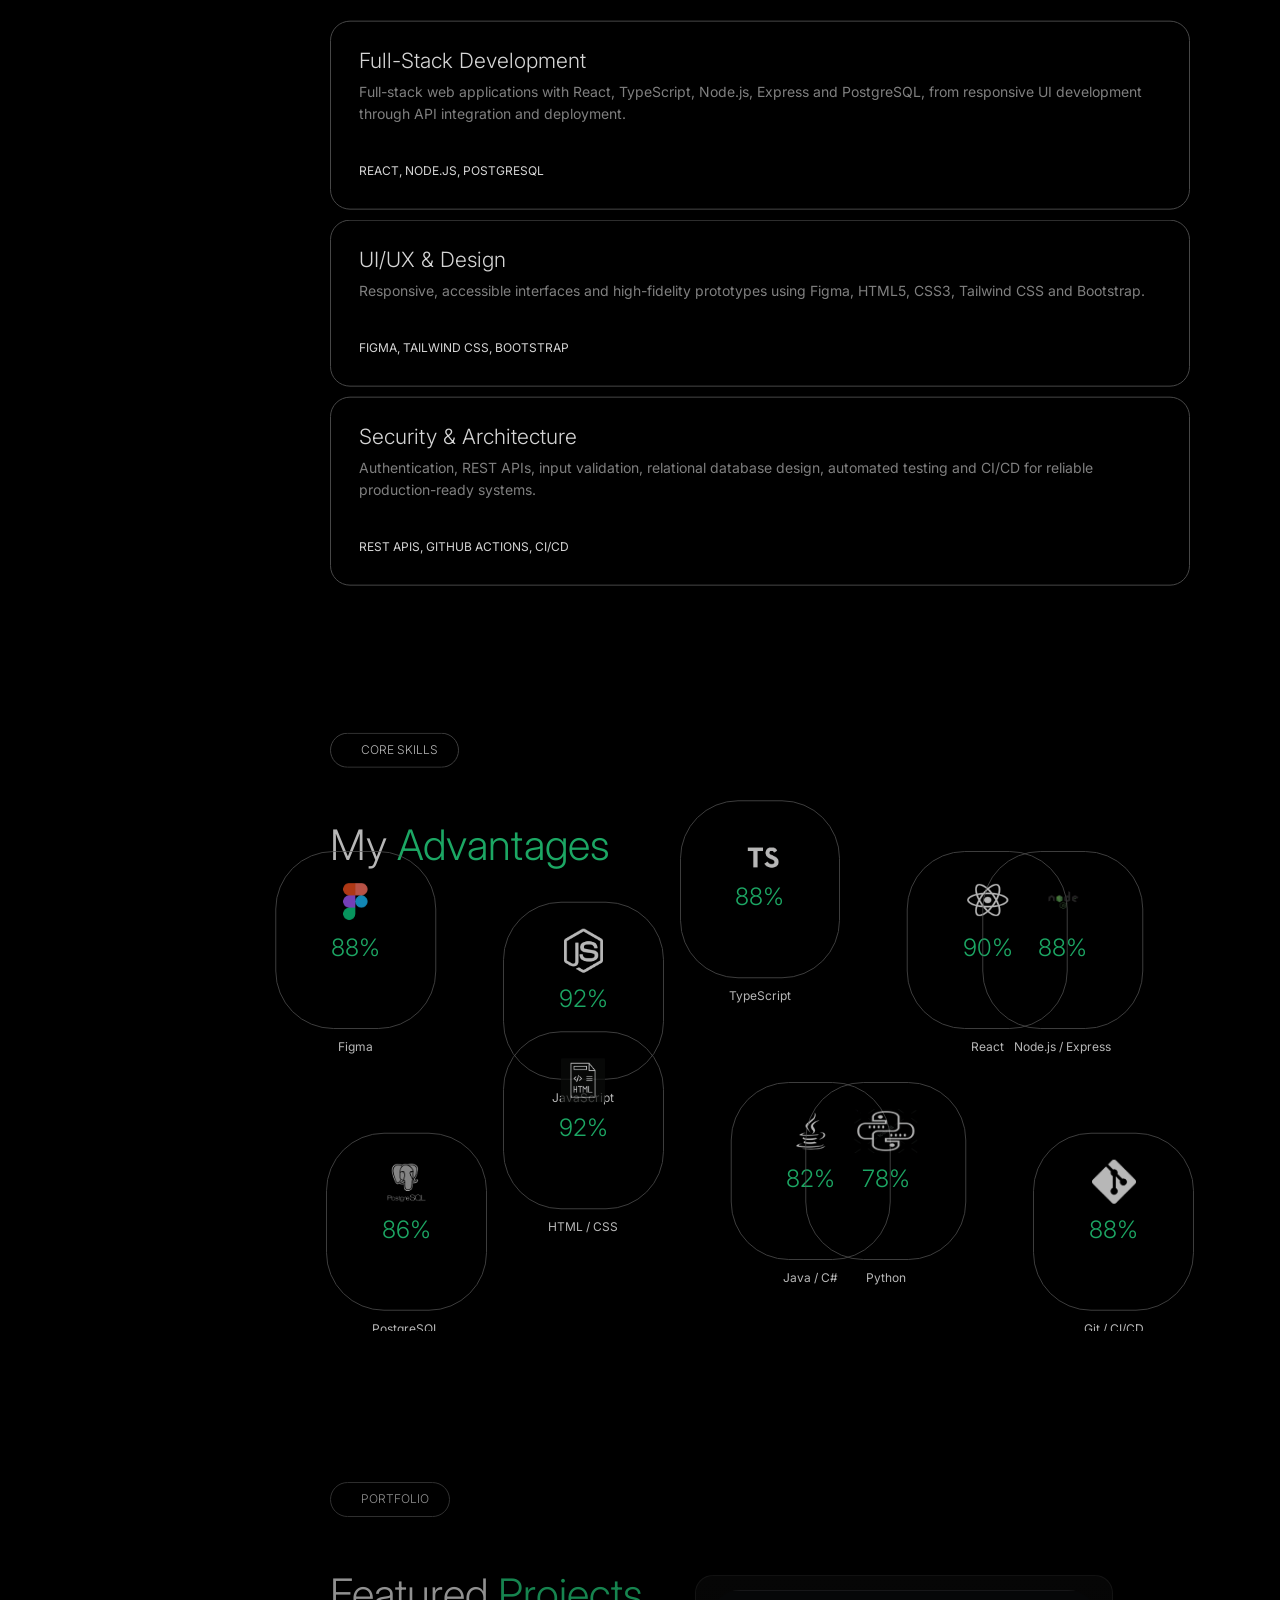
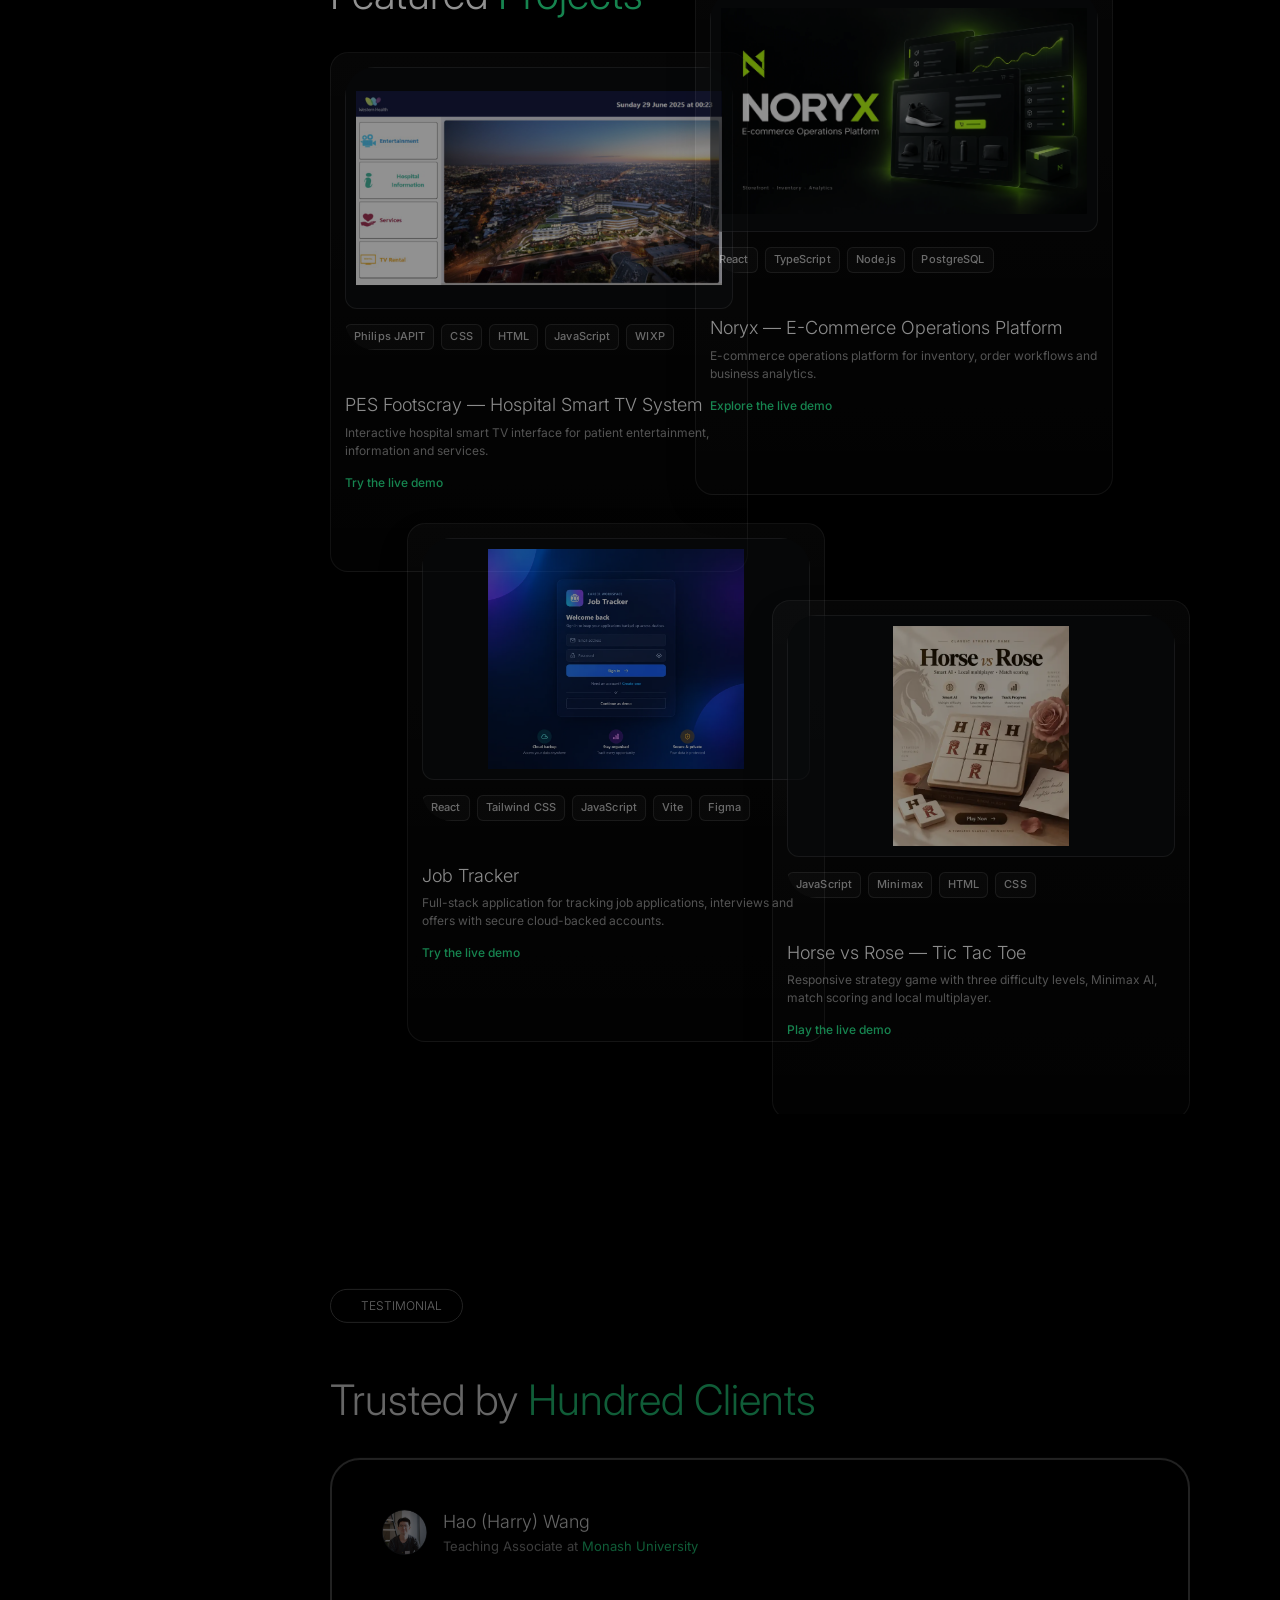
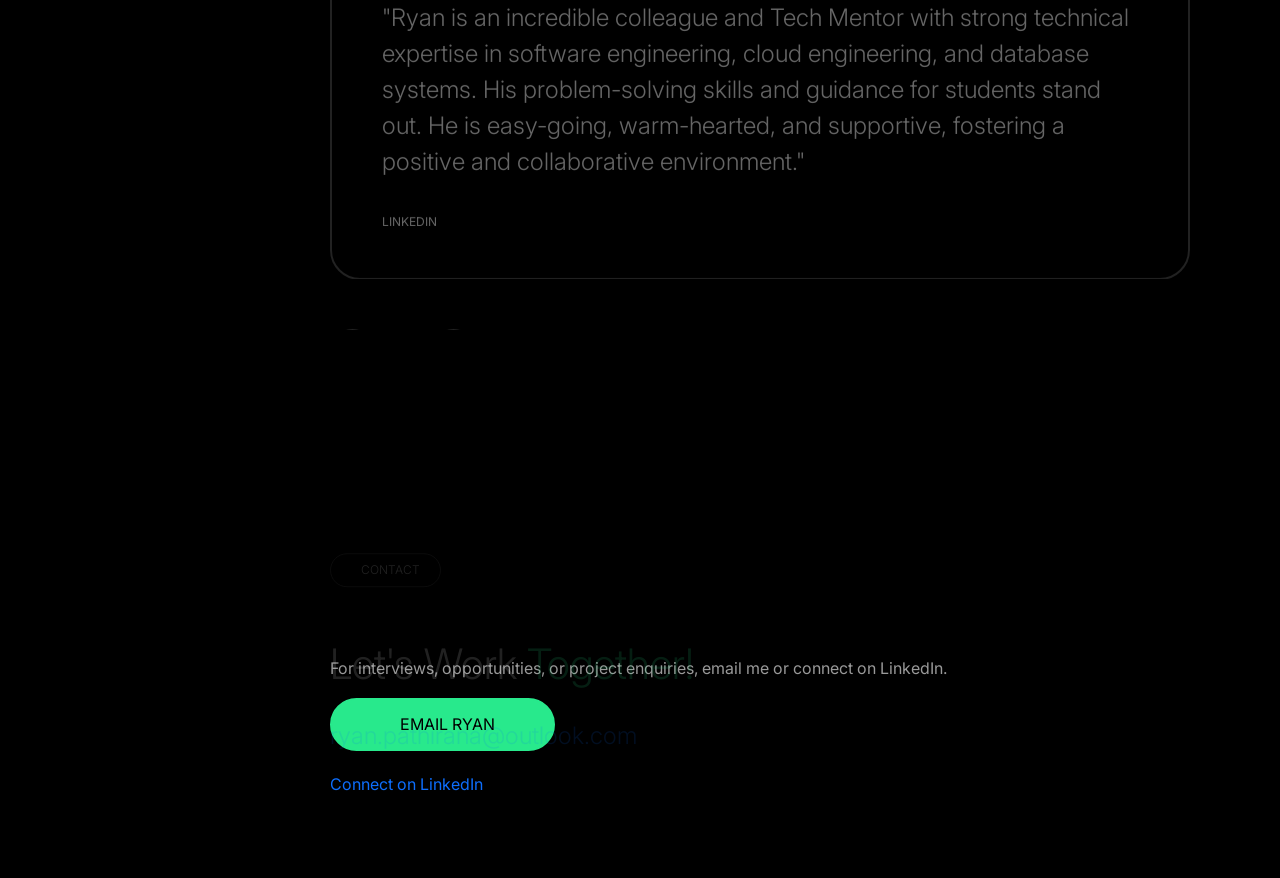
==== commit 4d3bd4c1: "Align portfolio with resume" ====
--- a/mainfiles/portfolio.html
+++ b/mainfiles/portfolio.html
@@ -613,7 +613,7 @@
                                 </h4>
                                 <h1 class="scroll-animation" data-animation="fade_from_bottom">Say Hi from <span>Ryan Pathirana</span>, Software Engineer</h1>
                             </div>
-                            <p class="scroll-animation" data-animation="fade_from_bottom">Full-stack Software Engineer & Technical Mentor with 3+ years of experience delivering scalable web applications and high-performance UIs. Expert in JavaScript, Java, C#, and React, with a focus on building secure, mobile-responsive production systems.</p>
+                            <p class="scroll-animation" data-animation="fade_from_bottom">Software Engineer and Technical Mentor with 3 years of experience building responsive web applications, API-driven systems and production-ready interfaces. Experienced across JavaScript, TypeScript, React, Node.js, Java and C#, with a strong focus on secure development, usability and reliable delivery.</p>
                             <a href="#portfolio" 
                                 class="go-to-project-btn scroll-to scroll-animation" 
                                 data-animation="rotate_up">
@@ -623,7 +623,7 @@
         
                             <div class="facts d-flex">
                                 <div class="left scroll-animation" data-animation="fade_from_left">
-                                    <h1>3+</h1>
+                                    <h1>3</h1>
                                     <p>Years of <br>Experience</p>
                                 </div>
                                 <div class="right scroll-animation" data-animation="fade_from_right">
@@ -646,14 +646,7 @@
                                 <h1 class="scroll-animation" data-animation="fade_from_bottom">Every great product begins with<br>
                                     an even <span>better story</span></h1>
                             </div>
-                            <p class="scroll-animation" data-animation="fade_from_bottom">Software Engineer | B.Eng (Hons) and Technical Mentor 
-                                specializing in full-stack architecture and UI/UX. 
-                                I lead high-impact projects including nationwide
-                                 healthcare platforms and mentor the next generation
-                                  of engineers at Monash University.
-                                 I bridge the gap between design and deployment, 
-                                 delivering secure, scalable, and elegantly 
-                                 engineered digital products.</p>
+                            <p class="scroll-animation" data-animation="fade_from_bottom">Software Engineer with a Bachelor of Software Engineering (Honours) and experience across healthcare technology, full-stack web development and technical mentoring. I build responsive, API-driven applications and support university project teams with architecture, authentication, database design, Git workflows and production-ready delivery.</p>
                         </div>
                     </div>
                 </section>
@@ -671,32 +664,38 @@
         
                             <div class="resume-timeline">
                                 <div class="item scroll-animation" data-animation="fade_from_right">
+                                    <span class="date">June 2025 – Present</span>
+                                    <h2>Industry Experience Tech Mentor — Part-time</h2>
+                                    <p>Monash University | Melbourne, Australia</p>
+                                    <p class="mb-1">Mentor postgraduate IT teams across authentication, input validation, relational database design, software architecture, REST API development, Git workflows and code quality.</p>
+                                </div>
+                                <div class="item scroll-animation" data-animation="fade_from_right">
                                     <span class="date">July 2025 – Present</span>
-                                    <h2>Technical Mentor & Product Owner</h2>
+                                    <h2>Product Owner — Volunteer</h2>
                                     <p>Monash University | Melbourne, Australia</p>
-                                    <p class="mb-1">FIT3047 & FIT5120: Industry Experience Studio — Product ownership, requirements engineering, stakeholder interviews; mentoring full-stack architecture, OAuth2, Git governance, and production-ready features.</p>
+                                    <p class="mb-1">Represent the client perspective for capstone teams, reviewing requirements, prototypes, demonstrations and feature priorities with a focus on usability and business needs.</p>
                                 </div>
                                 <div class="item scroll-animation" data-animation="fade_from_right">
                                     <span class="date">June 2024 – July 2025</span>
-                                    <h2>Software Engineer</h2>
-                                    <p>Hills Health Solution | Melbourne, Australia</p>
-                                    <p class="mb-1">Custom JavaScript bridge (Philips JAPIT) for hospital Smart TVs; cloud-synchronized frontend; privacy protocols; AI chatbot (Python/MySQL); corporate website and payment flow design.</p>
+                                    <h2>Software Engineer — Contract</h2>
+                                    <p>Hills Health Solutions | Melbourne, Australia</p>
+                                    <p class="mb-1">Developed browser-based patient entertainment and information features for Philips healthcare Smart TVs using JavaScript, HTML/CSS and JAPIT/WIXP APIs, including backend integrations, production troubleshooting and privacy-focused session handling.</p>
                                 </div>
                                 <div class="item scroll-animation" data-animation="fade_from_right">
                                     <span class="date">Dec 2022 – May 2024</span>
-                                    <h2>Application Developer</h2>
-                                    <p>Pet Express (International Pet Transport) | Melbourne, Australia</p>
-                                    <p class="mb-1">Full-cycle UI/UX redesign of petexpress.lk with Figma; mobile-responsive HTML5, CSS, Bootstrap; JavaScript/CSS animations; PHP-based maintenance.</p>
+                                    <h2>Junior Web Developer — Volunteer</h2>
+                                    <p>Pet Express | Australia / Sri Lanka</p>
+                                    <p class="mb-1">Redesigned the website in Figma and developed responsive interfaces with HTML5, CSS3, Bootstrap and JavaScript, alongside PHP maintenance, troubleshooting and UI improvements.</p>
                                 </div>
                                 <div class="item scroll-animation" data-animation="fade_from_right">
-                                    <span class="date">2022</span>
+                                    <span class="date">2021 – 2023</span>
                                     <h2>Bachelor of Software Engineering (Honours)</h2>
                                     <p>Deakin University | Australia</p>
                                 </div>
                                 <div class="item scroll-animation" data-animation="fade_from_right">
-                                    <span class="date">2019</span>
-                                    <h2>Advance Diploma in Software Engineering</h2>
-                                    <p>Royal Institute University</p>
+                                    <span class="date">2019 – 2021</span>
+                                    <h2>Advanced Diploma of Software Engineering</h2>
+                                    <p>Royal Institute</p>
                                 </div>
                             </div>
         
@@ -719,20 +718,20 @@
                                 <div class="service-item scroll-animation" data-animation="fade_from_bottom">
                                     <i class="las la-code"></i>
                                     <h2>Full-Stack Development</h2>
-                                    <p>Scalable web applications with JavaScript, Java, C#, React, and SQL—from design to cloud deployment.</p>
-                                    <span class="projects">Production systems</span>
+                                    <p>Full-stack web applications with React, TypeScript, Node.js, Express and PostgreSQL, from responsive UI development through API integration and deployment.</p>
+                                    <span class="projects">React, Node.js, PostgreSQL</span>
                                 </div>
                                 <div class="service-item scroll-animation" data-animation="fade_from_bottom">
                                     <i class="las la-bezier-curve"></i>
                                     <h2>UI/UX & Design</h2>
-                                    <p>High-fidelity prototyping and mobile-responsive interfaces with Figma and modern front-end stack.</p>
-                                    <span class="projects">Figma, Bootstrap</span>
+                                    <p>Responsive, accessible interfaces and high-fidelity prototypes using Figma, HTML5, CSS3, Tailwind CSS and Bootstrap.</p>
+                                    <span class="projects">Figma, Tailwind CSS, Bootstrap</span>
                                 </div>
                                 <div class="service-item scroll-animation" data-animation="fade_from_bottom">
                                     <i class="las la-shield-alt"></i>
                                     <h2>Security & Architecture</h2>
-                                    <p>OAuth2, RESTful APIs, and robust input validation for secure, production-ready systems.</p>
-                                    <span class="projects">Git, Agile</span>
+                                    <p>Authentication, REST APIs, input validation, relational database design, automated testing and CI/CD for reliable production-ready systems.</p>
+                                    <span class="projects">REST APIs, GitHub Actions, CI/CD</span>
                                 </div>
                             </div>
         
